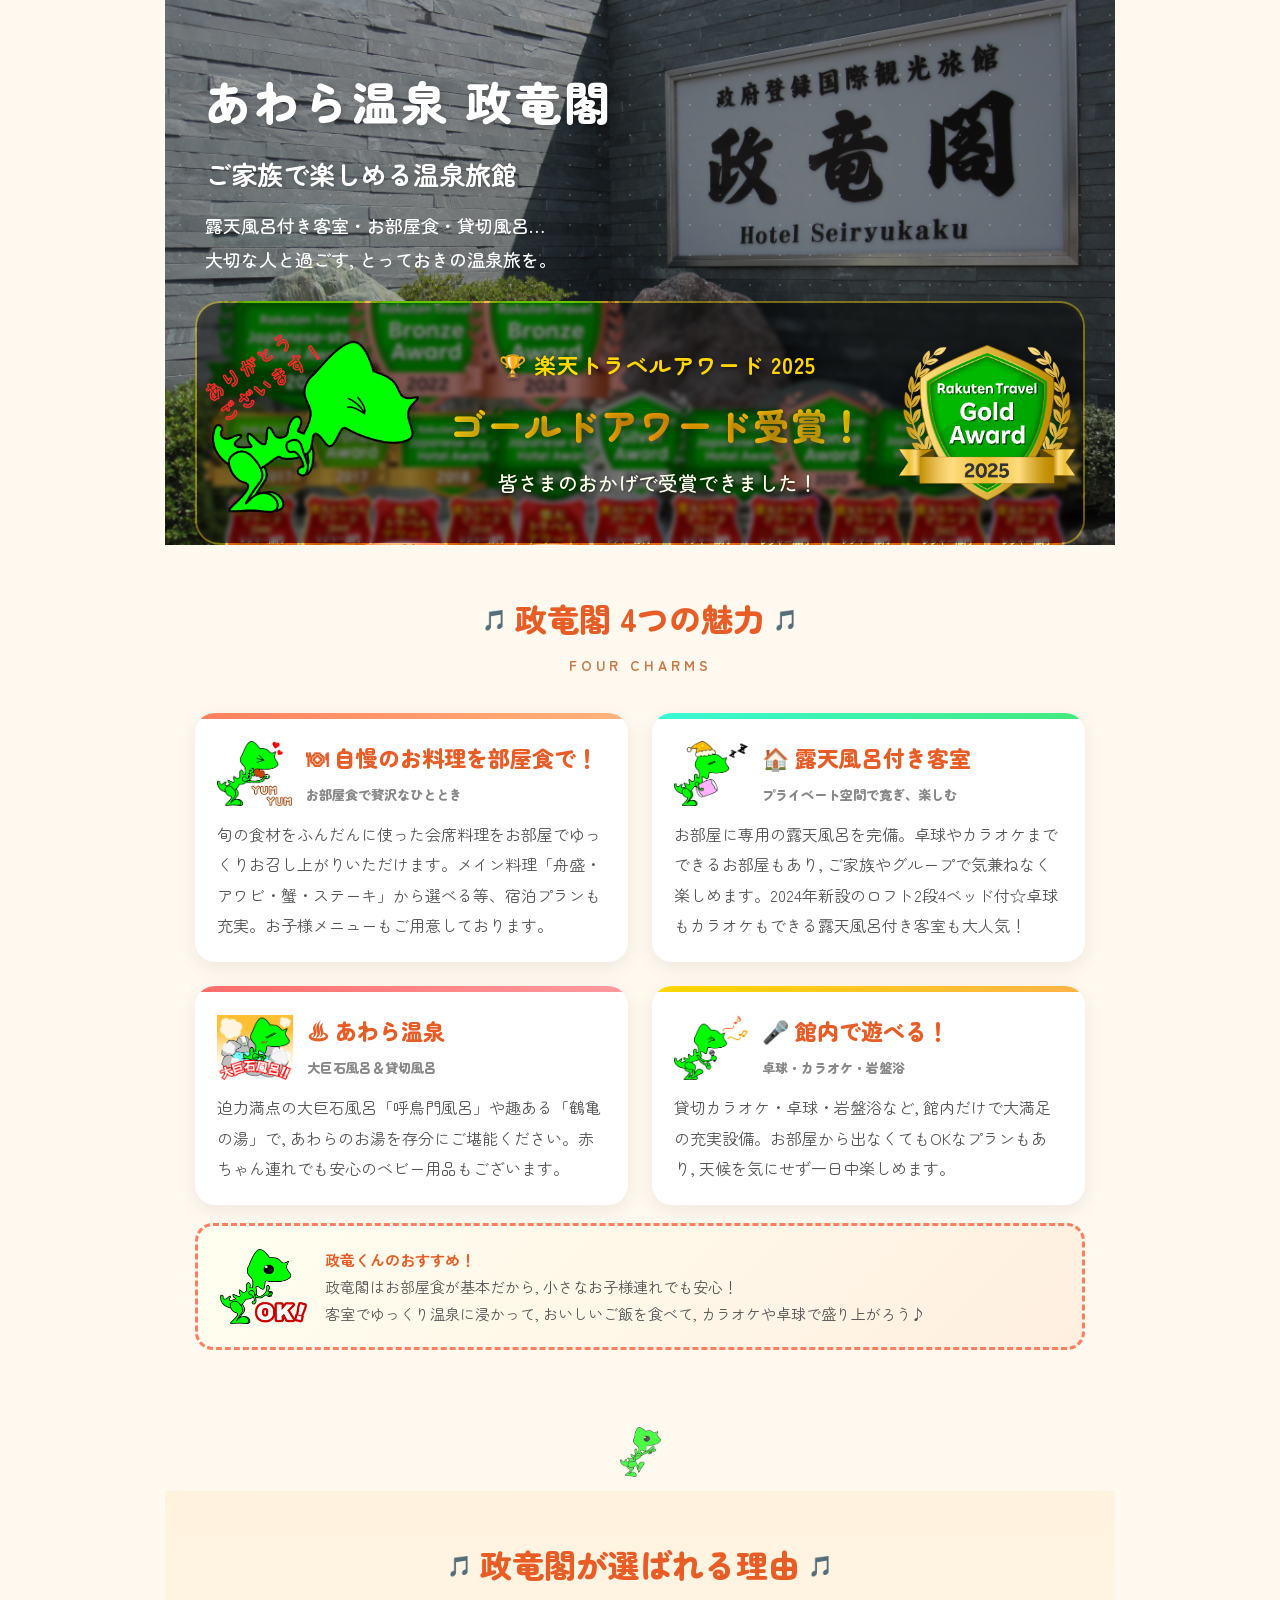
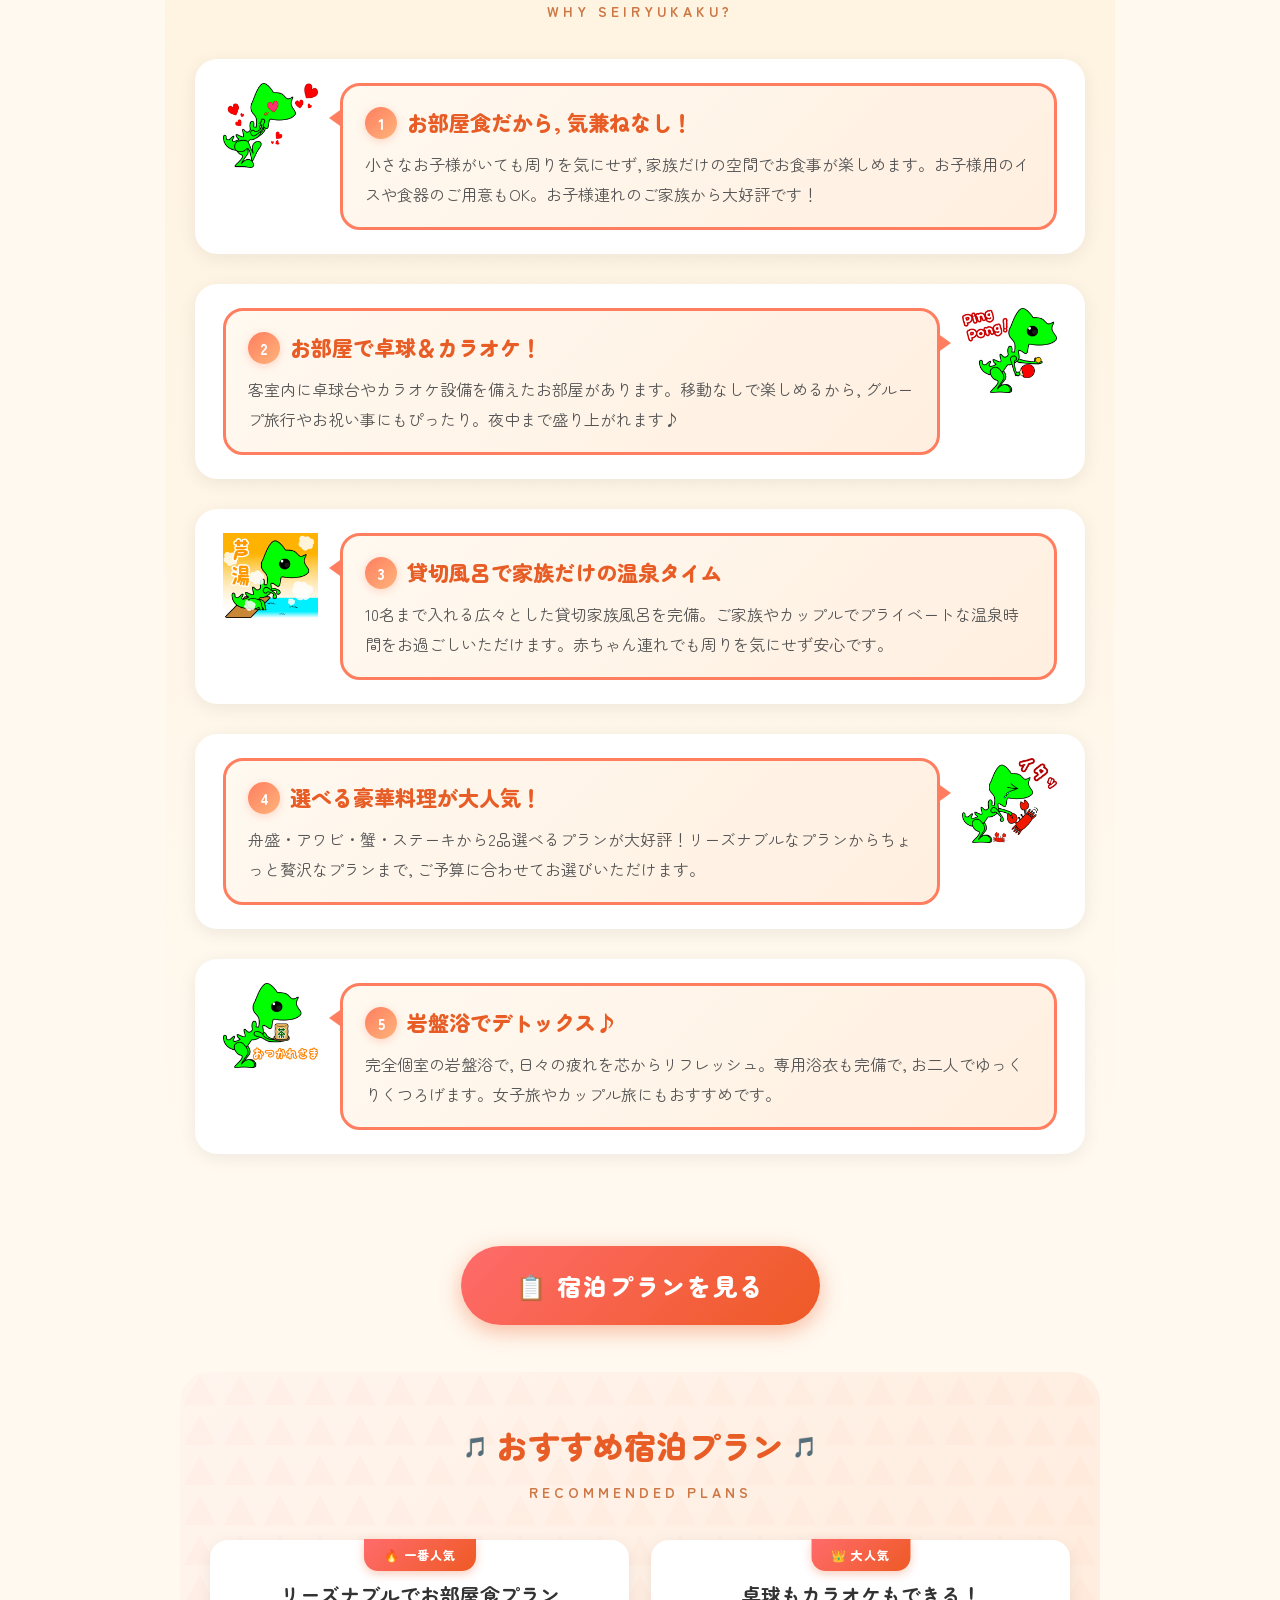
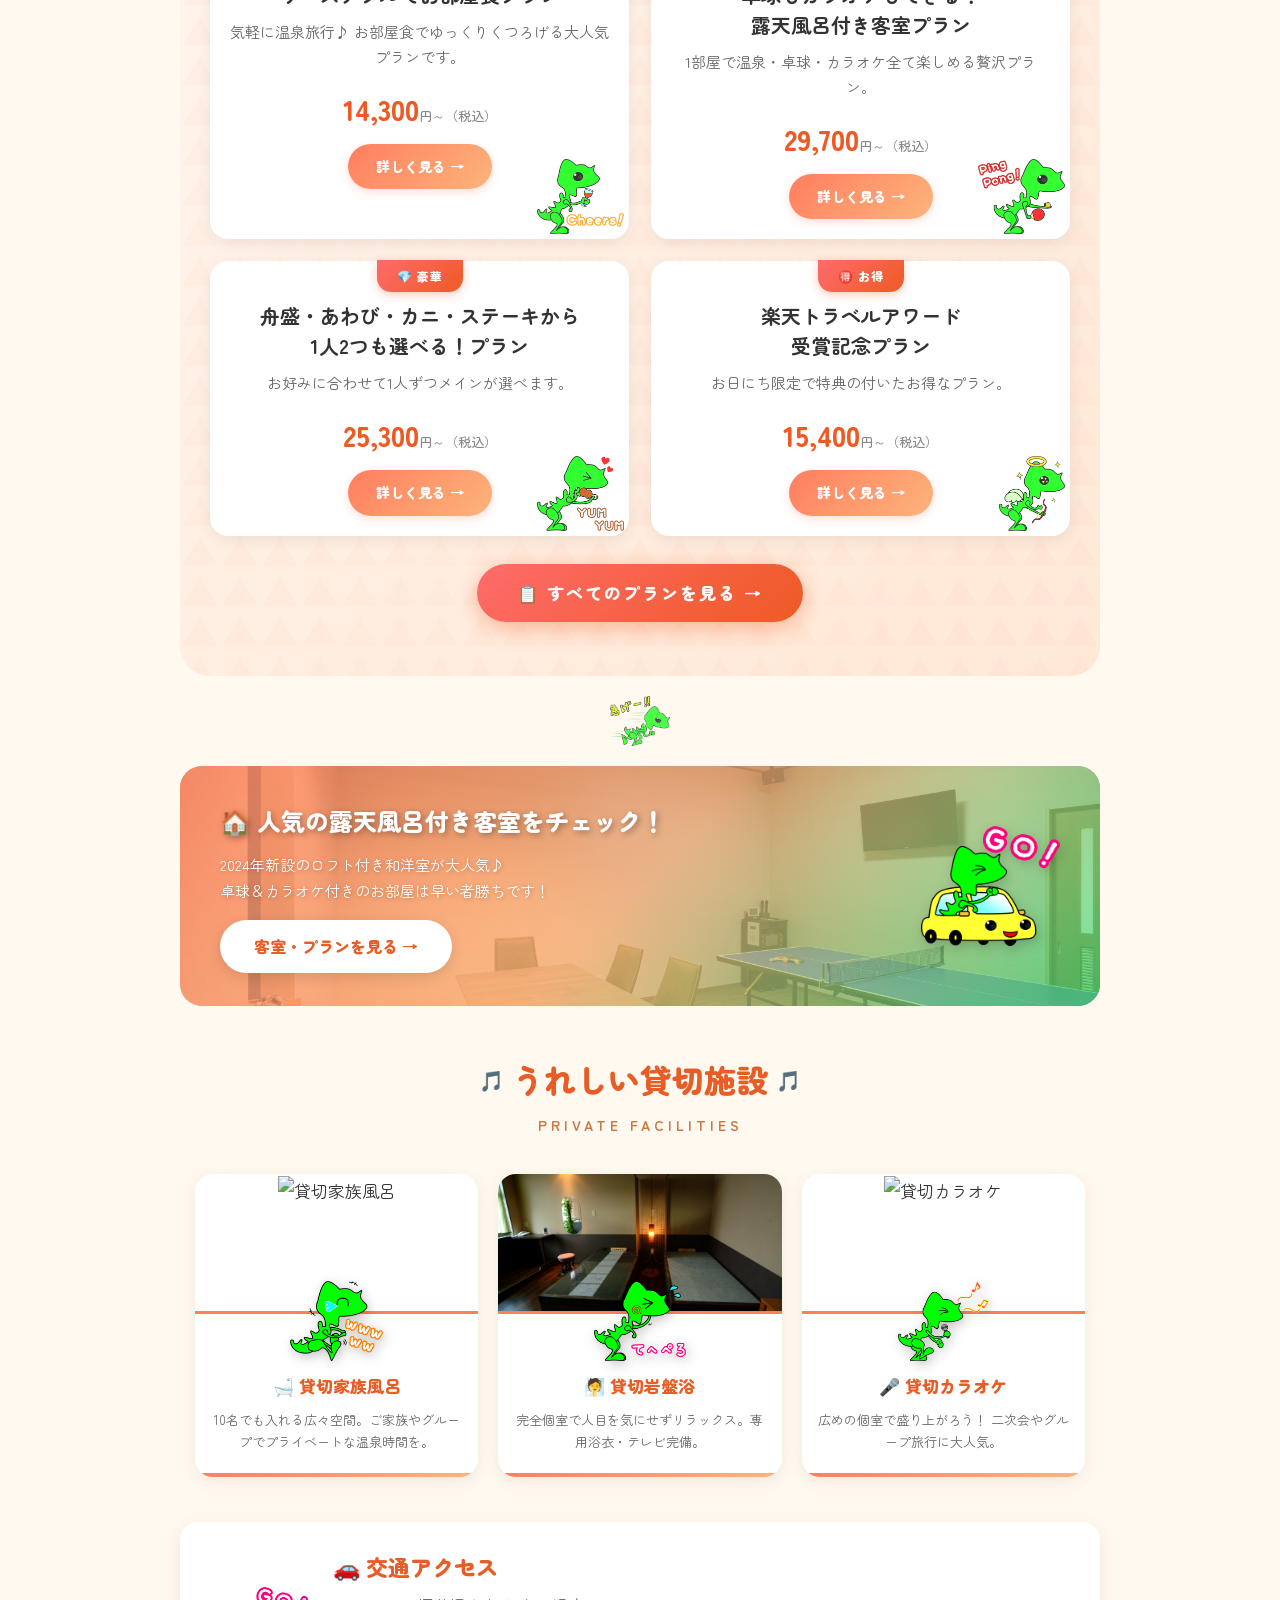
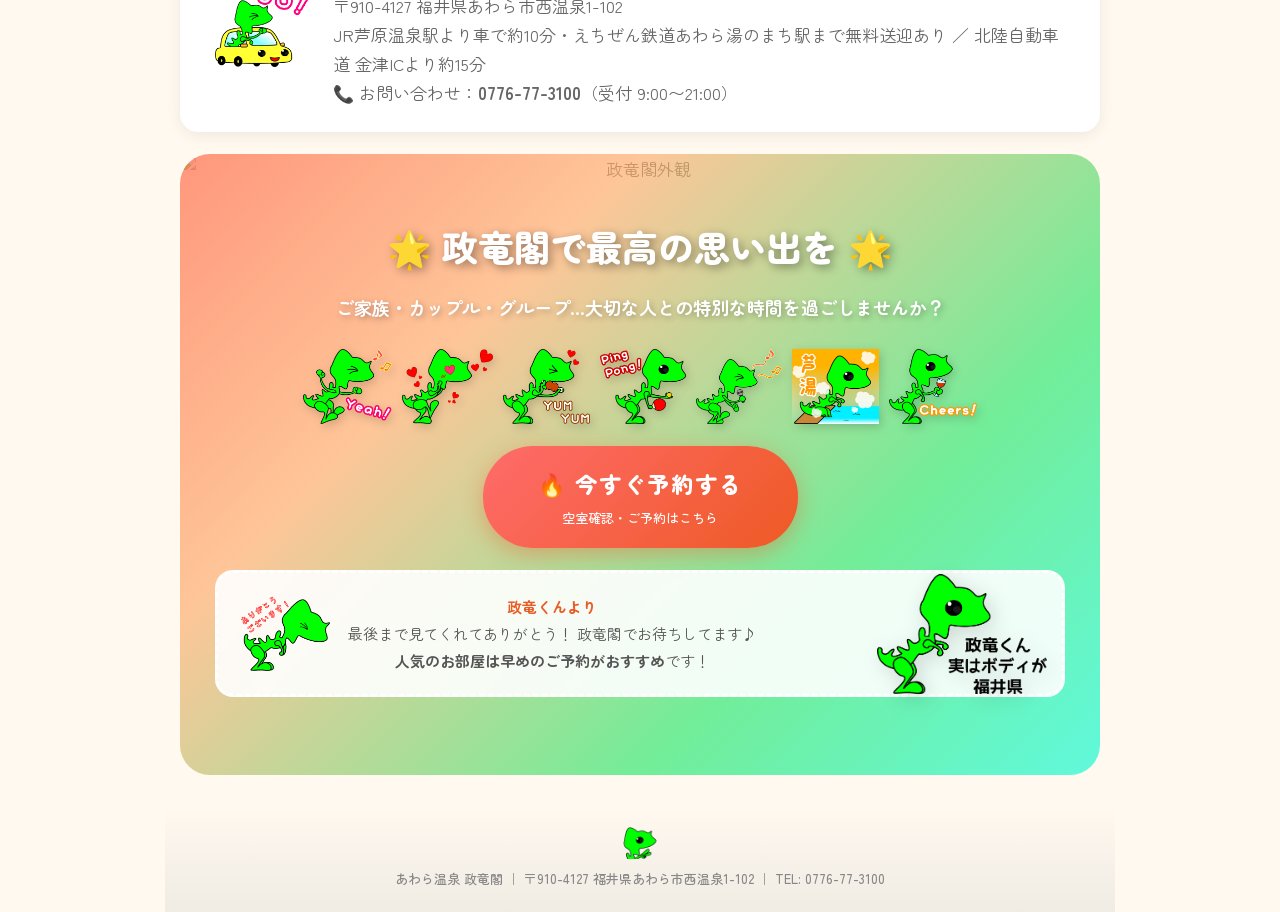
==== index.html @ 4d50d30d "完成仮" ====
<!DOCTYPE html>
<html lang="ja">

<head>
    <meta charset="UTF-8">
    <meta name="viewport" content="width=950">
    <title>あわら温泉 政竜閣｜楽天トラベル</title>
    <link rel="stylesheet" href="style.css">
</head>

<body>
    <div class="wrapper">
        <div class="hero"
            style="background-image:linear-gradient(rgba(0,0,0,0.3),rgba(0,0,0,0.3)),url('https://awara-seiryu.github.io/image/玄関文字.JPG');background-size:cover;background-position:center;color:#fff;">
            <div class="hero-inner">
                <h1 style="color:#fff;">あわら温泉 政竜閣</h1>
                <p class="hero-sub" style="color:#fff;">ご家族で楽しめる温泉旅館</p>
                <p class="hero-catch" style="color:#fff;">露天風呂付き客室・お部屋食・貸切風呂…<br>大切な人と過ごす, とっておきの温泉旅を。</p>
                <div class="hero-award">
                    <a href="https://travel.rakuten.co.jp/award/" target="_blank" class="hero-award-link">
                        <div class="hero-award-content">
                            <img src="image/03.png" alt="政竜くん" class="hero-award-chara">
                            <div class="hero-award-text">
                                <p class="hero-award-label">🏆 楽天トラベルアワード 2025</p>
                                <p class="hero-award-main">ゴールドアワード受賞！</p>
                                <p class="hero-award-sub">皆さまのおかげで受賞できました！</p>
                            </div>
                            <img src="image/gold_2025.png" alt="ゴールドアワード2025" class="hero-award-gold-img">
                        </div>
                    </a>
                </div>
            </div>
        </div>
        <div class="section">
            <div class="section-title-wrap"><span class="section-title">政竜閣 4つの魅力</span><span
                    class="section-subtitle">FOUR CHARMS</span></div>
            <div class="charm-grid">
                <div class="charm-card">
                    <div class="charm-card-header"><img src="https://awara-seiryu.github.io/image/20.png"
                            alt="政竜くん（おいしい）">
                        <h3>🍽 自慢のお料理を部屋食で！<br><small style="color:#888;font-size:13px;">お部屋食で贅沢なひととき</small></h3>
                    </div>
                    <p>旬の食材をふんだんに使った会席料理をお部屋でゆっくりお召し上がりいただけます。メイン料理「舟盛・アワビ・蟹・ステーキ」から選べる等、宿泊プランも充実。お子様メニューもご用意しております。</p>
                </div>
                <div class="charm-card">
                    <div class="charm-card-header"><img src="image/17.png" alt="政竜くん（おやすみ）">
                        <h3>🏠 露天風呂付き客室<br><small style="color:#888;font-size:13px;">プライベート空間で寛ぎ、楽しむ</small></h3>
                    </div>
                    <p>お部屋に専用の露天風呂を完備。卓球やカラオケまでできるお部屋もあり,
                        ご家族やグループで気兼ねなく楽しめます。2024年新設のロフト2段4ベッド付☆卓球もカラオケもできる露天風呂付き客室も大人気！
                    </p>
                </div>
                <div class="charm-card">
                    <div class="charm-card-header"><img src="https://awara-seiryu.github.io/image/39.png"
                            alt="政竜くん（温泉）">
                        <h3>♨ あわら温泉<br><small style="color:#888;font-size:13px;">大巨石風呂＆貸切風呂</small></h3>
                    </div>
                    <p>迫力満点の大巨石風呂「呼鳥門風呂」や趣ある「鶴亀の湯」で, あわらのお湯を存分にご堪能ください。赤ちゃん連れでも安心のベビー用品もございます。</p>
                </div>
                <div class="charm-card">
                    <div class="charm-card-header"><img src="https://awara-seiryu.github.io/image/35.png"
                            alt="政竜くん（カラオケ）">
                        <h3>🎤 館内で遊べる！<br><small style="color:#888;font-size:13px;">卓球・カラオケ・岩盤浴</small></h3>
                    </div>
                    <p>貸切カラオケ・卓球・岩盤浴など, 館内だけで大満足の充実設備。お部屋から出なくてもOKなプランもあり, 天候を気にせず一日中楽しめます。</p>
                </div>
            </div>
            <div class="guide-block mt20"><img src="https://awara-seiryu.github.io/image/18.png" alt="政竜くん（OK）">
                <p><strong class="text-green">政竜くんのおすすめ！</strong><br>政竜閣はお部屋食が基本だから, 小さなお子様連れでも安心！<br>客室でゆっくり温泉に浸かって,
                    おいしいご飯を食べて, カラオケや卓球で盛り上がろう♪</p>
            </div>
        </div>
        <div class="divider"><img src="https://awara-seiryu.github.io/image/02.png" alt="政竜くん"></div>
        <div class="section point-section">
            <div class="section-title-wrap"><span class="section-title">政竜閣が選ばれる理由</span><span
                    class="section-subtitle">WHY SEIRYUKAKU?</span></div>
            <div class="point-list">
                <div class="point-item">
                    <div class="point-item-chara"><img src="https://awara-seiryu.github.io/image/16.png"
                            alt="政竜くん（ハート）"></div>
                    <div class="point-item-body">
                        <div class="point-bubble">
                            <h3><span class="num">1</span> お部屋食だから, 気兼ねなし！</h3>
                            <p>小さなお子様がいても周りを気にせず, 家族だけの空間でお食事が楽しめます。お子様用のイスや食器のご用意もOK。お子様連れのご家族から大好評です！</p>
                        </div>
                    </div>
                </div>
                <div class="point-item">
                    <div class="point-item-chara"><img src="https://awara-seiryu.github.io/image/37.png" alt="政竜くん（卓球）">
                    </div>
                    <div class="point-item-body">
                        <div class="point-bubble">
                            <h3><span class="num">2</span> お部屋で卓球＆カラオケ！</h3>
                            <p>客室内に卓球台やカラオケ設備を備えたお部屋があります。移動なしで楽しめるから, グループ旅行やお祝い事にもぴったり。夜中まで盛り上がれます♪</p>
                        </div>
                    </div>
                </div>
                <div class="point-item">
                    <div class="point-item-chara"><img src="https://awara-seiryu.github.io/image/40.png" alt="政竜くん（温泉）">
                    </div>
                    <div class="point-item-body">
                        <div class="point-bubble">
                            <h3><span class="num">3</span> 貸切風呂で家族だけの温泉タイム</h3>
                            <p>10名まで入れる広々とした貸切家族風呂を完備。ご家族やカップルでプライベートな温泉時間をお過ごしいただけます。赤ちゃん連れでも周りを気にせず安心です。</p>
                        </div>
                    </div>
                </div>
                <div class="point-item">
                    <div class="point-item-chara"><img src="https://awara-seiryu.github.io/image/30.png" alt="政竜くん（カニ）">
                    </div>
                    <div class="point-item-body">
                        <div class="point-bubble">
                            <h3><span class="num">4</span> 選べる豪華料理が大人気！</h3>
                            <p>舟盛・アワビ・蟹・ステーキから2品選べるプランが大好評！リーズナブルなプランからちょっと贅沢なプランまで, ご予算に合わせてお選びいただけます。</p>
                        </div>
                    </div>
                </div>
                <div class="point-item">
                    <div class="point-item-chara"><img src="https://awara-seiryu.github.io/image/11.png" alt="政竜くん（お茶）">
                    </div>
                    <div class="point-item-body">
                        <div class="point-bubble">
                            <h3><span class="num">5</span> 岩盤浴でデトックス♪</h3>
                            <p>完全個室の岩盤浴で, 日々の疲れを芯からリフレッシュ。専用浴衣も完備で, お二人でゆっくりくつろげます。女子旅やカップル旅にもおすすめです。</p>
                        </div>
                    </div>
                </div>
            </div>
        </div>
        <div class="section" style="padding:25px;">
            <div class="cta-row"><a href="https://hotel.travel.rakuten.co.jp/hotelinfo/plan/27722" class="cta-btn">📋
                    宿泊プランを見る</a></div>
        </div>
        <div class="plan-section">
            <div class="section-title-wrap"><span class="section-title">おすすめ宿泊プラン</span><span
                    class="section-subtitle">RECOMMENDED PLANS</span></div>
            <div class="plan-grid">
                <div class="plan-card"><span class="plan-card-label">🔥 一番人気</span>
                    <h3>リーズナブルでお部屋食プラン</h3>
                    <p class="plan-desc">気軽に温泉旅行♪ お部屋食でゆっくりくつろげる大人気プランです。</p>
                    <p class="price">14,300<small>円～（税込）</small></p><a
                        href="https://hotel.travel.rakuten.co.jp/PLAN/27722/3329391" class="plan-btn mt10">詳しく見る
                        →</a><img src="https://awara-seiryu.github.io/image/21.png" alt="" class="plan-card-chara">
                </div>
                <div class="plan-card">
                    <span class="plan-card-label">👑 大人気</span>
                    <h3>卓球もカラオケもできる！<br>露天風呂付き客室プラン</h3>
                    <p class="plan-desc">1部屋で温泉・卓球・カラオケ全て楽しめる贅沢プラン。</p>
                    <p class="price">29,700<small>円～（税込）</small></p><a
                        href="https://hotel.travel.rakuten.co.jp/PLAN/27722/3148498" class="plan-btn mt10">詳しく見る
                        →</a><img src="image/37.png" alt="" class="plan-card-chara">
                </div>
                <div class="plan-card"><span class="plan-card-label">💎 豪華</span>
                    <h3>舟盛・あわび・カニ・ステーキから<br>1人2つも選べる！プラン</h3>
                    <p class="plan-desc">お好みに合わせて1人ずつメインが選べます。</p>
                    <p class="price">25,300<small>円～（税込）</small></p><a
                        href="https://hotel.travel.rakuten.co.jp/PLAN/27722/3129880" class="plan-btn mt10">詳しく見る
                        →</a><img src="https://awara-seiryu.github.io/image/20.png" alt="" class="plan-card-chara">
                </div>
                <div class="plan-card"><span class="plan-card-label">🉐 お得</span>
                    <h3>楽天トラベルアワード<br>受賞記念プラン</h3>
                    <p class="plan-desc">お日にち限定で特典の付いたお得なプラン。</p>
                    <p class="price">15,400<small>円～（税込）</small></p><a
                        href="https://hotel.travel.rakuten.co.jp/PLAN/27722/3138547" class="plan-btn mt10">詳しく見る
                        →</a><img src="https://awara-seiryu.github.io/image/32.png" alt="" class="plan-card-chara">
                </div>
            </div>
            <div class="text-center"><a href="https://hotel.travel.rakuten.co.jp/hotelinfo/plan/27722" class="cta-btn"
                    style="font-size:17px;padding:14px 40px;">📋 すべてのプランを見る →</a></div>
        </div>
        <div class="divider" style="padding:20px 0;"><img src="https://awara-seiryu.github.io/image/12.png"
                alt="政竜くん（急げ！）"></div>
        <div class="room-banner">
            <img src="image/朱雀-プレイルーム.jpg" alt="露天風呂付き客室" class="room-photo">
            <div class="room-banner-content">
                <div class="room-banner-text">
                    <h3>🏠 人気の露天風呂付き客室をチェック！</h3>
                    <p>2024年新設のロフト付き和洋室が大人気♪<br>卓球＆カラオケ付きのお部屋は早い者勝ちです！</p>
                    <a href="https://hotel.travel.rakuten.co.jp/hotelinfo/plan/27722/?f_squeezes=roten"
                        class="btn-white">客室・プランを見る →</a>
                </div>
                <img src="image/15.png" alt="政竜くん" class="chara-img">
            </div>
        </div>
        <div class="section">
            <div class="section-title-wrap"><span class="section-title">うれしい貸切施設</span><span
                    class="section-subtitle">PRIVATE FACILITIES</span></div>
            <div class="facility-grid">
                <div class="facility-card">
                    <div class="facility-img-wrap"><img src="image/貸切風呂.jpg" alt="貸切家族風呂" class="facility-photo">
                    </div>
                    <img src="image/09.png" alt="政竜くん" class="chara-icon">
                    <h3>🛁 貸切家族風呂</h3>
                    <p>10名でも入れる広々空間。ご家族やグループでプライベートな温泉時間を。</p>
                </div>
                <div class="facility-card">
                    <div class="facility-img-wrap"><img src="image/岩盤浴.jpg" alt="貸切岩盤浴" class="facility-photo">
                    </div>
                    <img src="image/04.png" alt="政竜くん" class="chara-icon">
                    <h3>🧖 貸切岩盤浴</h3>
                    <p>完全個室で人目を気にせずリラックス。専用浴衣・テレビ完備。</p>
                </div>
                <div class="facility-card">
                    <div class="facility-img-wrap"><img src="image/カラオケボックス.jpg" alt="貸切カラオケ" class="facility-photo">
                    </div>
                    <img src="image/35.png" alt="政竜くん" class="chara-icon">
                    <h3>🎤 貸切カラオケ</h3>
                    <p>広めの個室で盛り上がろう！ 二次会やグループ旅行に大人気。</p>
                </div>
            </div>
        </div>
        <div class="access-bar"><img src="https://awara-seiryu.github.io/image/15.png" alt="政竜くん（GO!）">
            <div class="access-bar-text">
                <h3>🚗 交通アクセス</h3>
                <p>〒910-4127 福井県あわら市西温泉1-102<br>JR芦原温泉駅より車で約10分・えちぜん鉄道あわら湯のまち駅まで無料送迎あり ／ 北陸自動車道 金津ICより約15分<br>📞
                    お問い合わせ：<strong>0776-77-3100</strong>（受付 9:00〜21:00）</p>
            </div>
        </div>
        <div class="final-cta">
            <img src="image/政竜閣外観.jpg" alt="政竜閣外観" class="final-cta-photo">
            <div class="final-cta-inner">
                <h2>🌟 政竜閣で最高の思い出を 🌟</h2>
                <p class="sub-text">ご家族・カップル・グループ…大切な人との特別な時間を過ごしませんか？</p>
                <div class="final-cta-characters"><img src="image/07.png" alt="政竜くん"><img src="image/16.png"
                        alt="政竜くん"><img src="image/20.png" alt="政竜くん"><img src="image/37.png" alt="政竜くん"><img
                        src="image/35.png" alt="政竜くん"><img src="image/40.png" alt="政竜くん"><img src="image/21.png"
                        alt="政竜くん"></div>
                <div class="cta-row"><a href="https://hotel.travel.rakuten.co.jp/hotelinfo/plan/27722" class="cta-btn"
                        style="font-size:22px;padding:18px 55px;">🔥 今すぐ予約する<span
                            class="cta-btn-sub">空室確認・ご予約はこちら</span></a></div>
                <div class="guide-block" style="background:rgba(255,255,255,0.9);border-color:#fff;margin-top:20px;">
                    <img src="image/03.png" alt="政竜くん（ありがとう）">
                    <p><strong class="text-green">政竜くんより</strong><br>最後まで見てくれてありがとう！
                        政竜閣でお待ちしてます♪<br><strong>人気のお部屋は早めのご予約がおすすめ</strong>です！</p>
                    <img src="image/政竜くんbig.png" alt="政竜くん" class="guide-chara-big">
                </div>
            </div>
        </div>
        <div class="footer"><img src="https://awara-seiryu.github.io/image/tab.png" alt="政竜くん"><br>あわら温泉 政竜閣 ｜ 〒910-4127
            福井県あわら市西温泉1-102 ｜ TEL: 0776-77-3100</div>
    </div>
</body>

</html>
---- style.css ----
/* ===== Google Font 読み込み (Zen Maru Gothic) ===== */
@import url('https://fonts.googleapis.com/css2?family=Zen+Maru+Gothic:wght@400;500;700;900&display=swap');

/* ===== キーフレーム（アニメーション）定義 ===== */
@keyframes float {

  0%,
  100% {
    transform: translateY(0);
  }

  50% {
    transform: translateY(-8px);
  }
}

@keyframes wiggle {

  0%,
  100% {
    transform: rotate(0deg);
  }

  25% {
    transform: rotate(-4deg);
  }

  75% {
    transform: rotate(4deg);
  }
}

@keyframes popIn {
  0% {
    opacity: 0;
    transform: scale(0.8) translateY(20px);
  }

  60% {
    transform: scale(1.05) translateY(-3px);
  }

  100% {
    opacity: 1;
    transform: scale(1) translateY(0);
  }
}

@keyframes shine {
  0% {
    left: -100%;
  }

  100% {
    left: 200%;
  }
}

@keyframes pulse {

  0%,
  100% {
    transform: scale(1);
  }

  50% {
    transform: scale(1.04);
  }
}

@keyframes confetti1 {
  0% {
    transform: translateY(0) rotate(0deg);
    opacity: 1;
  }

  100% {
    transform: translateY(-30px) rotate(360deg);
    opacity: 0;
  }
}

/* ===== リセット＆ベース ===== */
* {
  margin: 0;
  padding: 0;
  box-sizing: border-box;
}

body {
  font-family: 'Zen Maru Gothic', 'Hiragino Kaku Gothic ProN', 'メイリオ', Meiryo, sans-serif;
  background: #FFF9F0;
  color: #333;
  line-height: 1.8;
  font-size: 17px;
}

a {
  color: inherit;
  text-decoration: none;
}

img {
  max-width: 100%;
  height: auto;
  vertical-align: middle;
}

/* ===== レイアウト ===== */
.wrapper {
  width: 950px;
  margin: 0 auto;
  overflow: hidden;
}

/* ===== ファーストビュー ===== */
.hero {
  background: linear-gradient(135deg, #ff7e5f 0%, #feb47b 50%, #43e97b 100%);
  border-radius: 0;
  padding: 60px 40px 0;
  text-align: left;
  position: relative;
  overflow: hidden;
}

.hero::before {
  content: '';
  position: absolute;
  top: 0;
  left: 0;
  right: 0;
  bottom: 0;
  background: url('data:image/svg+xml,<svg xmlns="http://www.w3.org/2000/svg" viewBox="0 0 80 80"><circle cx="40" cy="40" r="3" fill="rgba(255,255,255,0.18)"/></svg>') repeat;
  background-size: 30px 30px;
  pointer-events: none;
}

.hero-inner {
  position: relative;
  z-index: 2;
  max-width: 950px;
  /* 本体の幅に合わせる */
}

.hero-badge {
  display: inline-block;
  background: #FF6B6B;
  color: #fff;
  font-size: 15px;
  font-weight: bold;
  padding: 6px 24px;
  border-radius: 30px;
  margin-bottom: 14px;
  letter-spacing: 1px;
  box-shadow: 0 3px 12px rgba(255, 107, 107, 0.35);
  animation: pulse 2s ease-in-out infinite;
}

.hero h1 {
  font-size: 46px;
  color: #fff;
  text-shadow: 2px 2px 8px rgba(0, 0, 0, 0.25);
  margin-bottom: 8px;
  letter-spacing: 3px;
  font-weight: 900;
}

.hero-sub {
  font-size: 26px;
  color: #fff;
  text-shadow: 1px 1px 4px rgba(0, 0, 0, 0.2);
  margin-bottom: 10px;
  font-weight: 700;
}

.hero-catch {
  font-size: 18px;
  color: #FFFFF0;
  margin-bottom: 12px;
  font-weight: 500;
  line-height: 1.9;
}

/* ===== ヒーロー内アワード表示 ===== */
.hero-award {
  margin-top: 25px;
  background: url('image/award-2024-all.png') no-repeat center center;
  background-size: cover;
  border-radius: 25px;
  border: 2px solid rgba(255, 215, 0, 0.4);
  animation: popIn 0.8s ease-out both;
  overflow: hidden;
  width: calc(100% + 20px);
  /* 左右に少し広げる */
  margin-left: -10px;
  box-sizing: border-box;
}

.hero-award-link {
  display: block;
  padding: 30px 45px;
  background: rgba(0, 0, 0, 0.45);
  /* 背景画像を見せつつ文字を読みやすくするオーバーレイ */
  backdrop-filter: blur(2px);
  transition: background 0.3s;
}

.hero-award-link:hover {
  background: rgba(0, 0, 0, 0.35);
}

.hero-award-content {
  display: flex;
  align-items: center;
  justify-content: center;
  gap: 30px;
  flex-wrap: nowrap;
}

.hero-award-chara {
  height: 180px;
  /* 右側の画像と同じサイズに拡大 */
  width: auto;
  filter: drop-shadow(2px 4px 8px rgba(0, 0, 0, 0.25));
  animation: float 3s ease-in-out infinite;
  flex-shrink: 0;
}

.hero-award-text {
  text-align: center;
  /* 中央に寄せる */
  flex-shrink: 1;
}

.hero-award-label {
  font-size: 22px;
  font-weight: 700;
  color: #FFD700;
  text-shadow: 1px 1px 4px rgba(0, 0, 0, 0.5);
  margin-bottom: 8px;
  letter-spacing: 1px;
}

.hero-award-main {
  font-size: 36px;
  font-weight: 900;
  color: #fff;
  text-shadow: 2px 2px 8px rgba(0, 0, 0, 0.4);
  letter-spacing: 2px;
  background: linear-gradient(90deg, #FFD700, #FFA500, #FFD700);
  -webkit-background-clip: text;
  -webkit-text-fill-color: transparent;
  background-clip: text;
  animation: pulse 2s ease-in-out infinite;
  white-space: nowrap;
}

.hero-award-gold-img {
  height: 180px;
  /* さらに大きく */
  width: auto;
  filter: drop-shadow(4px 4px 12px rgba(0, 0, 0, 0.5));
  flex-shrink: 0;
}

.hero-award-sub {
  font-size: 20px;
  color: #ffe;
  text-shadow: 1px 1px 3px rgba(0, 0, 0, 0.4);
  margin-top: 8px;
  font-weight: 500;
}

/* ===== CTAボタン ===== */
.cta-btn {
  display: inline-block;
  background: linear-gradient(135deg, #FF6B6B, #ee5a24);
  color: #fff;
  font-size: 24px;
  font-weight: 900;
  padding: 18px 55px;
  border-radius: 50px;
  letter-spacing: 2px;
  box-shadow: 0 6px 22px rgba(238, 90, 36, 0.4);
  transition: transform 0.25s cubic-bezier(0.34, 1.56, 0.64, 1), box-shadow 0.25s;
  position: relative;
  overflow: hidden;
}

.cta-btn::after {
  content: '';
  position: absolute;
  top: 0;
  left: -100%;
  width: 60%;
  height: 100%;
  background: linear-gradient(90deg, transparent, rgba(255, 255, 255, 0.35), transparent);
  transition: none;
  animation: shine 3s ease-in-out infinite;
}

.cta-btn:hover {
  transform: translateY(-4px) scale(1.03);
  box-shadow: 0 12px 30px rgba(238, 90, 36, 0.5);
}

.cta-btn-sub {
  display: block;
  font-size: 13px;
  font-weight: 500;
  margin-top: 3px;
  letter-spacing: 0;
}

.cta-btn-green {
  background: linear-gradient(135deg, #43e97b, #38c96a);
  box-shadow: 0 6px 22px rgba(56, 201, 106, 0.4);
}

.cta-btn-green:hover {
  box-shadow: 0 12px 30px rgba(56, 201, 106, 0.5);
}

.cta-btn-green::after {
  animation: shine 3s ease-in-out 1.5s infinite;
}

.cta-row {
  display: flex;
  justify-content: center;
  gap: 22px;
  margin: 22px 0;
  flex-wrap: wrap;
}

/* ===== セクション共通 ===== */
.section {
  padding: 45px 30px;
}

.section-title-wrap {
  text-align: center;
  margin-bottom: 35px;
  position: relative;
}

.section-title {
  display: inline-block;
  font-size: 32px;
  font-weight: 900;
  color: #e85d26;
  position: relative;
  padding: 0 25px;
}

.section-title::before,
.section-title::after {
  content: '🎵';
  font-size: 20px;
  position: absolute;
  top: 50%;
  transform: translateY(-50%);
}

.section-title::before {
  left: -8px;
}

.section-title::after {
  right: -8px;
}

.section-subtitle {
  display: block;
  font-size: 14px;
  color: #cc7744;
  margin-top: 5px;
  letter-spacing: 4px;
  font-weight: 700;
}

/* ===== 魅力紹介カード ===== */
.charm-grid {
  display: grid;
  grid-template-columns: 1fr 1fr;
  gap: 24px;
}

.charm-card {
  background: #fff;
  border-radius: 20px;
  padding: 28px 22px 22px;
  box-shadow: 0 5px 20px rgba(0, 0, 0, 0.08);
  position: relative;
  overflow: hidden;
  transition: transform 0.3s cubic-bezier(0.34, 1.56, 0.64, 1), box-shadow 0.3s;
  animation: popIn 0.6s ease-out both;
}

.charm-card:nth-child(1) {
  animation-delay: 0.1s;
}

.charm-card:nth-child(2) {
  animation-delay: 0.2s;
}

.charm-card:nth-child(3) {
  animation-delay: 0.3s;
}

.charm-card:nth-child(4) {
  animation-delay: 0.4s;
}

.charm-card:hover {
  transform: translateY(-6px) rotate(-1deg);
  box-shadow: 0 12px 30px rgba(255, 126, 95, 0.18);
}

.charm-card::before {
  content: '';
  position: absolute;
  top: 0;
  left: 0;
  right: 0;
  height: 6px;
  border-radius: 20px 20px 0 0;
}

.charm-card:nth-child(1)::before {
  background: linear-gradient(90deg, #ff7e5f, #feb47b);
}

.charm-card:nth-child(2)::before {
  background: linear-gradient(90deg, #38f9d7, #43e97b);
}

.charm-card:nth-child(3)::before {
  background: linear-gradient(90deg, #FF6B6B, #ff9a9e);
}

.charm-card:nth-child(4)::before {
  background: linear-gradient(90deg, #FFD700, #ffb347);
}

.charm-card-header {
  display: flex;
  align-items: center;
  gap: 14px;
  margin-bottom: 12px;
}

.charm-card-header img {
  height: 65px;
  width: auto;
  animation: wiggle 2.5s ease-in-out infinite;
}

.charm-card-header img:hover {
  animation: none;
  transform: scale(1.15);
}

.charm-card h3 {
  font-size: 22px;
  color: #e85d26;
  line-height: 1.5;
  font-weight: 900;
}

.charm-card p {
  font-size: 16px;
  color: #555;
  line-height: 1.9;
}

/* ===== 吹き出しポイント ===== */
.point-section {
  background: linear-gradient(180deg, #FFF3E0, #FFF9F0);
  position: relative;
}

.point-section::before {
  content: '';
  position: absolute;
  top: 0;
  left: 0;
  right: 0;
  bottom: 0;
  background: url('data:image/svg+xml,<svg xmlns="http://www.w3.org/2000/svg" viewBox="0 0 100 100"><circle cx="50" cy="50" r="2" fill="rgba(255,126,95,0.06)"/></svg>') repeat;
  background-size: 20px 20px;
  pointer-events: none;
}

.point-list {
  display: flex;
  flex-direction: column;
  gap: 30px;
  position: relative;
  z-index: 1;
}

.point-item {
  display: flex;
  align-items: flex-start;
  gap: 22px;
  background: #fff;
  border-radius: 22px;
  padding: 24px 28px;
  box-shadow: 0 4px 18px rgba(0, 0, 0, 0.07);
  position: relative;
  transition: transform 0.3s cubic-bezier(0.34, 1.56, 0.64, 1);
}

.point-item:hover {
  transform: translateY(-3px) scale(1.01);
}

.point-item:nth-child(even) {
  flex-direction: row-reverse;
}

.point-item:nth-child(odd) {
  transform-origin: left center;
}

.point-item:nth-child(even) {
  transform-origin: right center;
}

.point-item-chara {
  flex-shrink: 0;
  width: 95px;
  text-align: center;
}

.point-item-chara img {
  height: 85px;
  width: auto;
  animation: float 3s ease-in-out infinite;
  transition: transform 0.3s;
}

.point-item:nth-child(2) .point-item-chara img {
  animation-delay: 0.5s;
}

.point-item:nth-child(3) .point-item-chara img {
  animation-delay: 1.0s;
}

.point-item:nth-child(4) .point-item-chara img {
  animation-delay: 1.5s;
}

.point-item:nth-child(5) .point-item-chara img {
  animation-delay: 2.0s;
}

.point-item-chara img:hover {
  transform: scale(1.15) rotate(5deg);
  animation-play-state: paused;
}

.point-item-body {
  flex: 1;
}

.point-bubble {
  background: linear-gradient(135deg, #FFF9F0, #FFEFE0);
  border: 3px solid #ff7e5f;
  border-radius: 20px;
  padding: 18px 22px;
  position: relative;
  margin-bottom: 0;
}

.point-bubble::before {
  content: '';
  position: absolute;
  top: 22px;
  width: 0;
  height: 0;
  border-style: solid;
}

.point-item:nth-child(odd) .point-bubble::before {
  left: -14px;
  border-width: 10px 14px 10px 0;
  border-color: transparent #ff7e5f transparent transparent;
}

.point-item:nth-child(even) .point-bubble::before {
  right: -14px;
  border-width: 10px 0 10px 14px;
  border-color: transparent transparent transparent #ff7e5f;
}

.point-bubble h3 {
  font-size: 21px;
  color: #e85d26;
  margin-bottom: 8px;
  display: flex;
  align-items: center;
  gap: 10px;
  font-weight: 900;
}

.point-bubble h3 .num {
  display: inline-flex;
  align-items: center;
  justify-content: center;
  width: 32px;
  height: 32px;
  background: linear-gradient(135deg, #ff7e5f, #feb47b);
  color: #fff;
  border-radius: 50%;
  font-size: 15px;
  flex-shrink: 0;
  font-weight: 900;
  box-shadow: 0 2px 8px rgba(255, 126, 95, 0.3);
}

.point-bubble p {
  font-size: 16px;
  color: #555;
  line-height: 1.85;
}

/* ===== プランセクション ===== */
.plan-section {
  background: linear-gradient(135deg, #FFF5EE, #FFE8D6);
  border-radius: 30px;
  margin: 0 15px;
  padding: 45px 30px;
  position: relative;
  overflow: hidden;
}

.plan-section::before {
  content: '';
  position: absolute;
  top: 0;
  left: 0;
  right: 0;
  bottom: 0;
  background: url('data:image/svg+xml,<svg xmlns="http://www.w3.org/2000/svg" viewBox="0 0 60 60"><polygon points="30,5 55,50 5,50" fill="rgba(255,126,95,0.04)"/></svg>') repeat;
  background-size: 40px 40px;
  pointer-events: none;
}

.plan-grid {
  display: grid;
  grid-template-columns: 1fr 1fr;
  gap: 22px;
  margin-bottom: 28px;
  position: relative;
  z-index: 1;
}

.plan-card {
  background: #fff;
  border-radius: 18px;
  padding: 26px 20px 20px;
  box-shadow: 0 4px 16px rgba(0, 0, 0, 0.07);
  text-align: center;
  transition: transform 0.3s cubic-bezier(0.34, 1.56, 0.64, 1), box-shadow 0.3s;
  position: relative;
}

.plan-card:hover {
  transform: translateY(-5px) scale(1.02);
  box-shadow: 0 10px 28px rgba(255, 126, 95, 0.15);
}

.plan-card-label {
  position: absolute;
  top: -1px;
  left: 50%;
  transform: translateX(-50%);
  background: linear-gradient(135deg, #FF6B6B, #ee5a24);
  color: #fff;
  font-size: 12px;
  font-weight: 900;
  padding: 5px 20px;
  border-radius: 0 0 14px 14px;
  white-space: nowrap;
  box-shadow: 0 3px 10px rgba(238, 90, 36, 0.3);
  letter-spacing: 1px;
}

.plan-card h3 {
  font-size: 20px;
  color: #333;
  margin-bottom: 10px;
  margin-top: 14px;
  line-height: 1.5;
  font-weight: 700;
}

.plan-card .price {
  font-size: 28px;
  font-weight: 900;
  color: #ee5a24;
}

.plan-card .price small {
  font-size: 13px;
  color: #888;
  font-weight: 500;
}

.plan-card .plan-desc {
  font-size: 15px;
  color: #666;
  margin: 10px 0 14px;
  line-height: 1.65;
}

.plan-card-chara {
  position: absolute;
  bottom: 5px;
  right: 5px;
  height: 75px;
  /* 一回り大きく（55px -> 75px） */
  width: auto;
  opacity: 0.8;
  transition: opacity 0.3s, transform 0.3s;
}

.plan-card:hover .plan-card-chara {
  opacity: 1;
  transform: scale(1.15) rotate(-5deg);
}

.plan-btn {
  display: inline-block;
  background: linear-gradient(135deg, #ff7e5f, #feb47b);
  color: #fff;
  font-size: 14px;
  font-weight: 900;
  padding: 10px 28px;
  border-radius: 30px;
  transition: transform 0.25s cubic-bezier(0.34, 1.56, 0.64, 1), box-shadow 0.25s;
  box-shadow: 0 3px 10px rgba(255, 126, 95, 0.25);
}

.plan-btn:hover {
  background: linear-gradient(135deg, #ee5a24, #ff7e5f);
  transform: scale(1.08);
  box-shadow: 0 5px 16px rgba(255, 126, 95, 0.35);
}

/* ===== 客室導線 ===== */
.room-banner {
  border-radius: 22px;
  margin: 0 15px;
  position: relative;
  overflow: hidden;
  min-height: 240px;
  display: flex;
  align-items: center;
}

.room-banner .room-photo {
  position: absolute;
  top: 0;
  left: 0;
  width: 100%;
  height: 100%;
  object-fit: cover;
  z-index: 0;
}

.room-banner::before {
  content: '';
  position: absolute;
  top: 0;
  left: 0;
  right: 0;
  bottom: 0;
  background: linear-gradient(135deg, rgba(255, 126, 95, 0.75) 0%, rgba(254, 180, 123, 0.7) 50%, rgba(67, 233, 123, 0.7) 100%);
  z-index: 1;
  pointer-events: none;
}

.room-banner-content {
  position: relative;
  z-index: 2;
  display: flex;
  align-items: center;
  gap: 22px;
  padding: 30px 40px;
  width: 100%;
}

.room-banner-text {
  flex: 1;
  color: #fff;
}

.room-banner-text h3 {
  font-size: 24px;
  margin-bottom: 10px;
  text-shadow: 2px 2px 6px rgba(0, 0, 0, 0.35);
  font-weight: 900;
}

.room-banner-text p {
  font-size: 15px;
  margin-bottom: 16px;
  line-height: 1.75;
  text-shadow: 1px 1px 4px rgba(0, 0, 0, 0.25);
}

.room-banner .chara-img {
  height: 120px;
  width: auto;
  filter: drop-shadow(2px 4px 6px rgba(0, 0, 0, 0.18));
  animation: float 3s ease-in-out infinite;
  flex-shrink: 0;
}

.btn-white {
  display: inline-block;
  background: #fff;
  color: #e85d26;
  font-size: 16px;
  font-weight: 900;
  padding: 12px 34px;
  border-radius: 30px;
  box-shadow: 0 4px 14px rgba(0, 0, 0, 0.12);
  transition: transform 0.25s cubic-bezier(0.34, 1.56, 0.64, 1), box-shadow 0.25s;
}

.btn-white:hover {
  transform: translateY(-3px) scale(1.04);
  box-shadow: 0 6px 20px rgba(0, 0, 0, 0.18);
}

/* ===== 貸切施設エリア ===== */
.facility-grid {
  display: grid;
  grid-template-columns: 1fr 1fr 1fr;
  gap: 20px;
}

.facility-card {
  background: #fff;
  border-radius: 18px;
  padding: 0 0 24px 0;
  text-align: center;
  box-shadow: 0 4px 16px rgba(0, 0, 0, 0.07);
  transition: transform 0.3s cubic-bezier(0.34, 1.56, 0.64, 1), box-shadow 0.3s;
  position: relative;
  overflow: hidden;
}

.facility-img-wrap {
  width: 100%;
  height: 140px;
  overflow: hidden;
  border-bottom: 3px solid #ff7e5f;
  margin-bottom: 12px;
}

.facility-img-wrap .facility-photo {
  width: 100%;
  height: 100%;
  object-fit: cover;
  transition: transform 0.5s;
}

.facility-card:hover .facility-photo {
  transform: scale(1.1);
}

.facility-card::after {
  content: '';
  position: absolute;
  bottom: 0;
  left: 0;
  right: 0;
  height: 4px;
  background: linear-gradient(90deg, #ff7e5f, #feb47b);
}

.facility-card:hover {
  transform: translateY(-5px) rotate(1deg);
  box-shadow: 0 10px 25px rgba(255, 126, 95, 0.15);
}

.facility-card .chara-icon {
  height: 80px;
  width: auto;
  margin: -45px auto 10px;
  position: relative;
  z-index: 2;
  filter: drop-shadow(2px 3px 6px rgba(0, 0, 0, 0.25));
  animation: wiggle 3s ease-in-out infinite;
  display: block;
}

.facility-card h3 {
  font-size: 17px;
  color: #e85d26;
  margin-bottom: 8px;
  font-weight: 900;
  padding: 0 15px;
}

.facility-card p {
  font-size: 13px;
  color: #666;
  line-height: 1.7;
  padding: 0 15px;
}

.facility-card img:hover {
  animation: none;
  transform: scale(1.15);
}

.facility-card h3 {
  font-size: 17px;
  color: #e85d26;
  margin-bottom: 8px;
  font-weight: 900;
}

.facility-card p {
  font-size: 13px;
  color: #666;
  line-height: 1.7;
}

/* ===== 最終CTA ===== */
.final-cta {
  border-radius: 30px;
  margin: 22px 15px 30px;
  padding: 60px 35px;
  text-align: center;
  position: relative;
  overflow: hidden;
  min-height: 480px;
  display: flex;
  align-items: center;
  justify-content: center;
}

.final-cta-photo {
  position: absolute;
  top: 0;
  left: 0;
  width: 100%;
  height: 100%;
  object-fit: cover;
  z-index: 0;
}

.final-cta::before {
  content: '';
  position: absolute;
  top: 0;
  left: 0;
  right: 0;
  bottom: 0;
  background: linear-gradient(135deg, rgba(255, 126, 95, 0.8) 0%, rgba(254, 180, 123, 0.75) 30%, rgba(67, 233, 123, 0.75) 70%, rgba(56, 249, 215, 0.8) 100%);
  z-index: 1;
  pointer-events: none;
}

.final-cta-inner {
  position: relative;
  z-index: 2;
  width: 100%;
}

.final-cta h2 {
  font-size: 36px;
  color: #fff;
  text-shadow: 3px 3px 10px rgba(0, 0, 0, 0.4);
  margin-bottom: 12px;
  font-weight: 900;
}

.final-cta .sub-text {
  font-size: 18px;
  color: #fff;
  margin-bottom: 25px;
  font-weight: 700;
  text-shadow: 2px 2px 6px rgba(0, 0, 0, 0.3);
}

.final-cta-characters {
  display: flex;
  justify-content: center;
  gap: 10px;
  margin-bottom: 22px;
}

.final-cta-characters img {
  height: 75px;
  width: auto;
  filter: drop-shadow(2px 3px 5px rgba(0, 0, 0, 0.18));
  animation: float 2.5s ease-in-out infinite;
  transition: transform 0.3s;
}

.final-cta-characters img:nth-child(2) {
  animation-delay: 0.35s;
}

.final-cta-characters img:nth-child(3) {
  animation-delay: 0.7s;
}

.final-cta-characters img:nth-child(4) {
  animation-delay: 1.05s;
}

.final-cta-characters img:nth-child(5) {
  animation-delay: 1.4s;
}

.final-cta-characters img:nth-child(6) {
  animation-delay: 1.75s;
}

.final-cta-characters img:nth-child(7) {
  animation-delay: 2.1s;
}

.final-cta-characters img:hover {
  transform: scale(1.2) rotate(-5deg);
  animation-play-state: paused;
}

/* ===== フッター ===== */
.footer {
  text-align: center;
  padding: 22px;
  font-size: 13px;
  color: #888;
  background: linear-gradient(180deg, #FFF9F0, #f0ebe3);
  font-weight: 500;
}

.footer img {
  height: 32px;
  width: auto;
  margin-bottom: 8px;
}

/* ===== デコレーション用キャラ ===== */
.deco-left {
  position: absolute;
  left: 15px;
  height: 70px;
  width: auto;
  opacity: 0.85;
}

.deco-right {
  position: absolute;
  right: 15px;
  height: 70px;
  width: auto;
  opacity: 0.85;
}

/* ===== アクセス帯 ===== */
.access-bar {
  background: #fff;
  border-radius: 18px;
  padding: 25px 35px;
  margin: 0 15px 22px;
  box-shadow: 0 4px 16px rgba(0, 0, 0, 0.07);
  display: flex;
  align-items: center;
  gap: 25px;
  transition: transform 0.3s;
}

.access-bar:hover {
  transform: translateY(-2px);
}

.access-bar img {
  height: 80px;
  width: auto;
  animation: wiggle 3s ease-in-out infinite;
}

.access-bar-text {
  flex: 1;
}

.access-bar-text h3 {
  font-size: 22px;
  color: #e85d26;
  margin-bottom: 5px;
  font-weight: 900;
}

.access-bar-text p {
  font-size: 17px;
  color: #666;
  line-height: 1.7;
}

/* ===== 区切りデコ ===== */
.divider {
  text-align: center;
  padding: 14px 0;
}

.divider img {
  height: 50px;
  width: auto;
  opacity: 0.7;
  animation: float 3s ease-in-out infinite;
  transition: transform 0.3s;
}

.divider img:hover {
  transform: scale(1.2) rotate(10deg);
  opacity: 1;
}

/* ===== テキスト強調 ===== */
.text-green {
  color: #e85d26;
}

.text-orange {
  color: #ee5a24;
}

.text-bold {
  font-weight: 900;
}

.text-center {
  text-align: center;
}

.mt10 {
  margin-top: 10px;
}

.mt20 {
  margin-top: 20px;
}

.mb10 {
  margin-bottom: 10px;
}

.mb20 {
  margin-bottom: 20px;
}

/* ===== 帯見出し ===== */
.ribbon-heading {
  background: linear-gradient(135deg, #ff7e5f, #feb47b);
  color: #fff;
  font-size: 18px;
  font-weight: 900;
  padding: 12px 28px;
  border-radius: 10px;
  display: inline-block;
  margin-bottom: 22px;
  position: relative;
  box-shadow: 0 3px 12px rgba(255, 126, 95, 0.25);
}

.ribbon-heading::after {
  content: '';
  position: absolute;
  bottom: -9px;
  left: 22px;
  width: 0;
  height: 0;
  border-style: solid;
  border-width: 9px 9px 0 9px;
  border-color: #ff7e5f transparent transparent transparent;
}

/* ===== キャラ案内ブロック ===== */
.guide-block {
  display: flex;
  align-items: center;
  gap: 18px;
  background: linear-gradient(135deg, #FFFFF0, #FFEFE0);
  border: 3px dashed #ff7e5f;
  border-radius: 18px;
  padding: 20px 22px;
  margin: 18px 0;
  transition: transform 0.3s, box-shadow 0.3s;
  position: relative;
  overflow: visible;
}

.guide-chara-big {
  height: 120px !important;
  /* 強制的に大きくする */
  max-width: none !important;
  width: auto !important;
  position: absolute;
  right: 15px;
  bottom: 0;
  filter: drop-shadow(4px 4px 10px rgba(0, 0, 0, 0.15));
  animation: float 3s ease-in-out infinite;
  z-index: 10;
}

.guide-block:hover {
  transform: translateY(-2px);
  box-shadow: 0 6px 18px rgba(255, 126, 95, 0.12);
}

.guide-block img {
  height: 75px;
  width: auto;
  flex-shrink: 0;
  animation: wiggle 3s ease-in-out infinite;
}

.guide-block p {
  font-size: 15px;
  color: #555;
  line-height: 1.8;
}
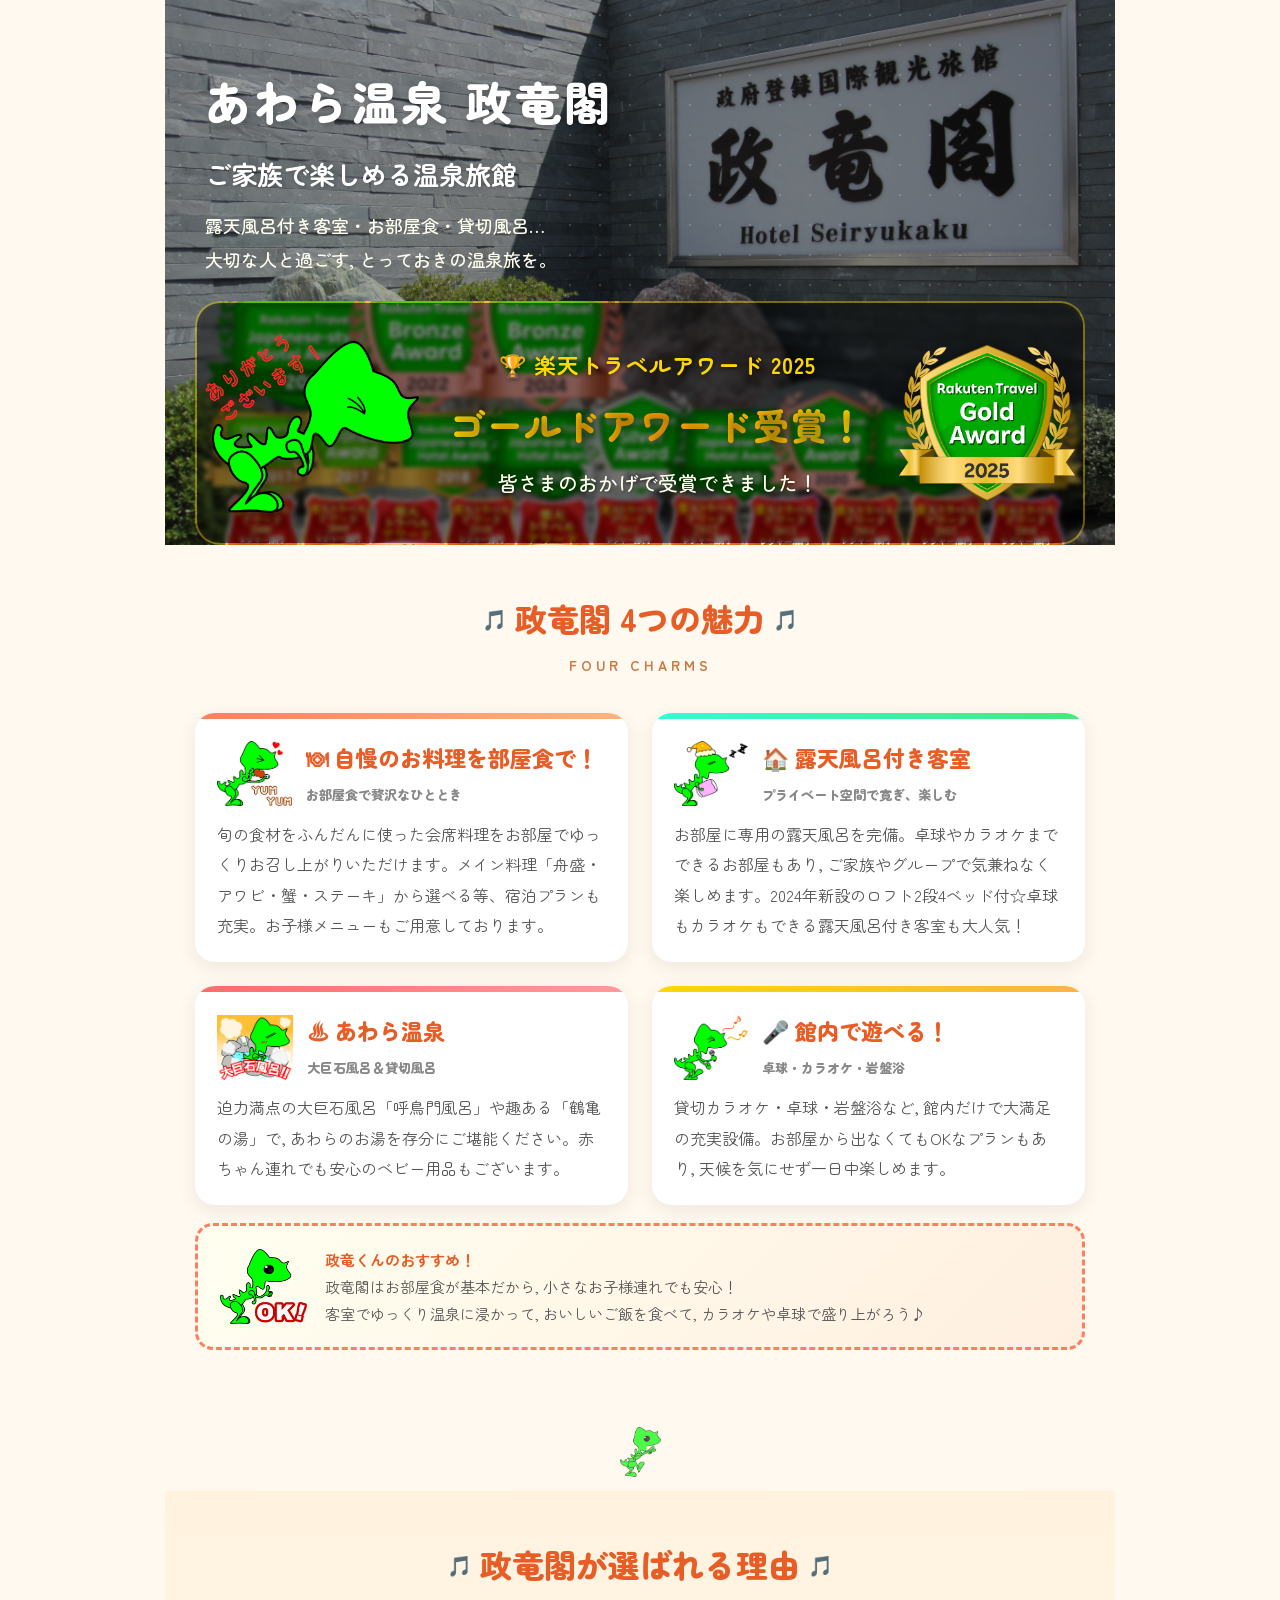
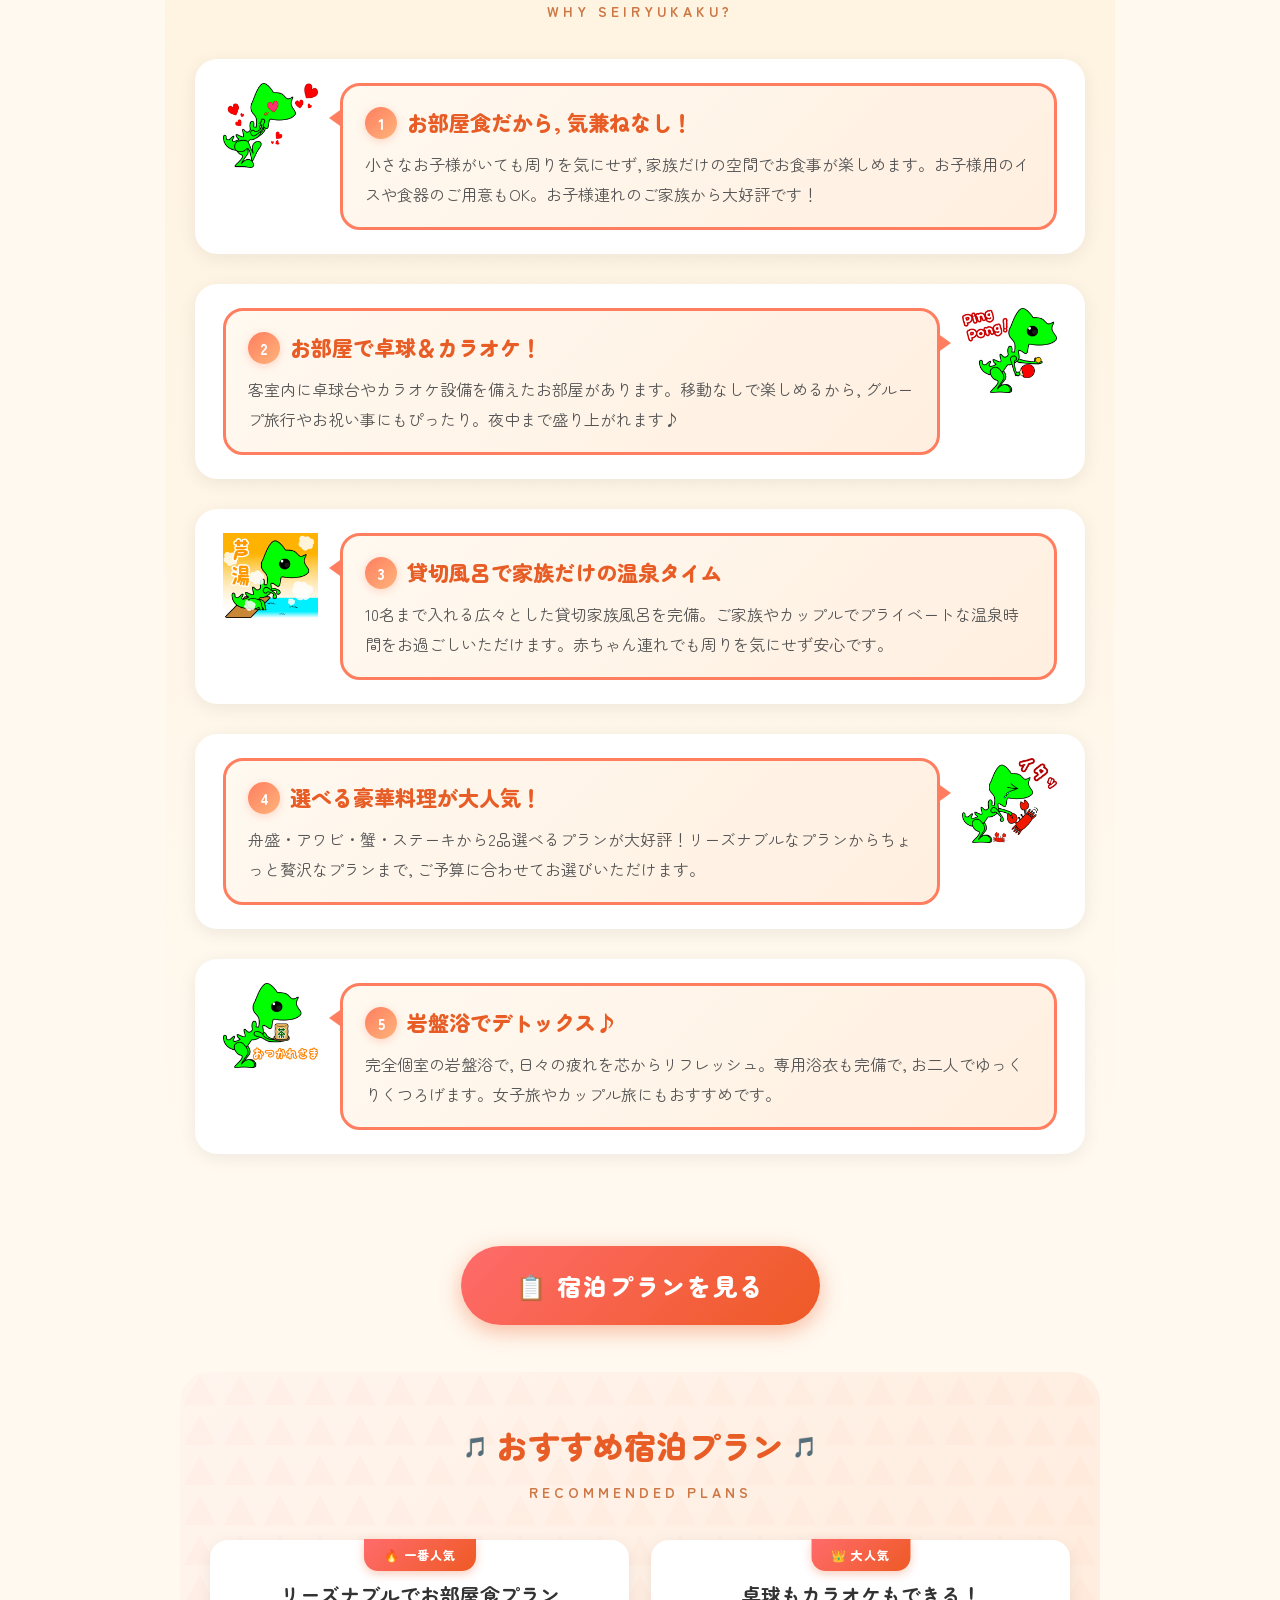
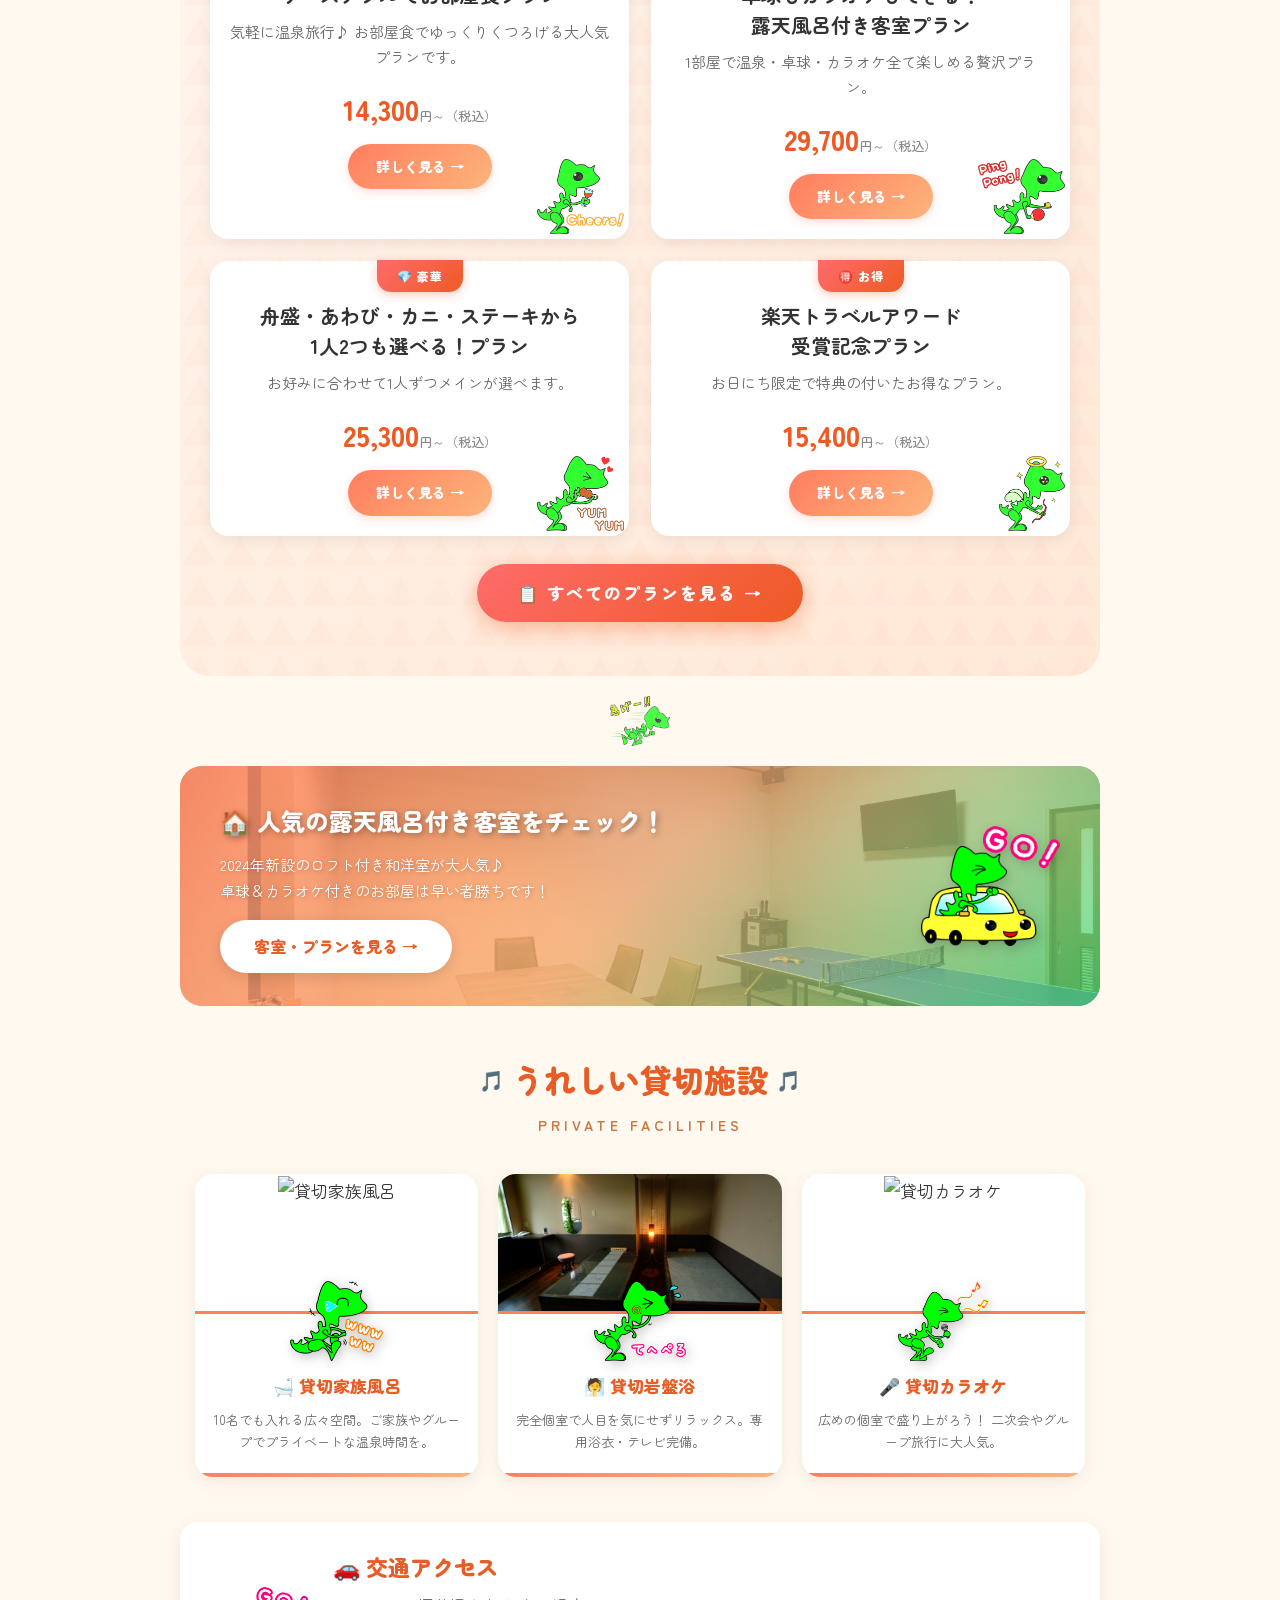
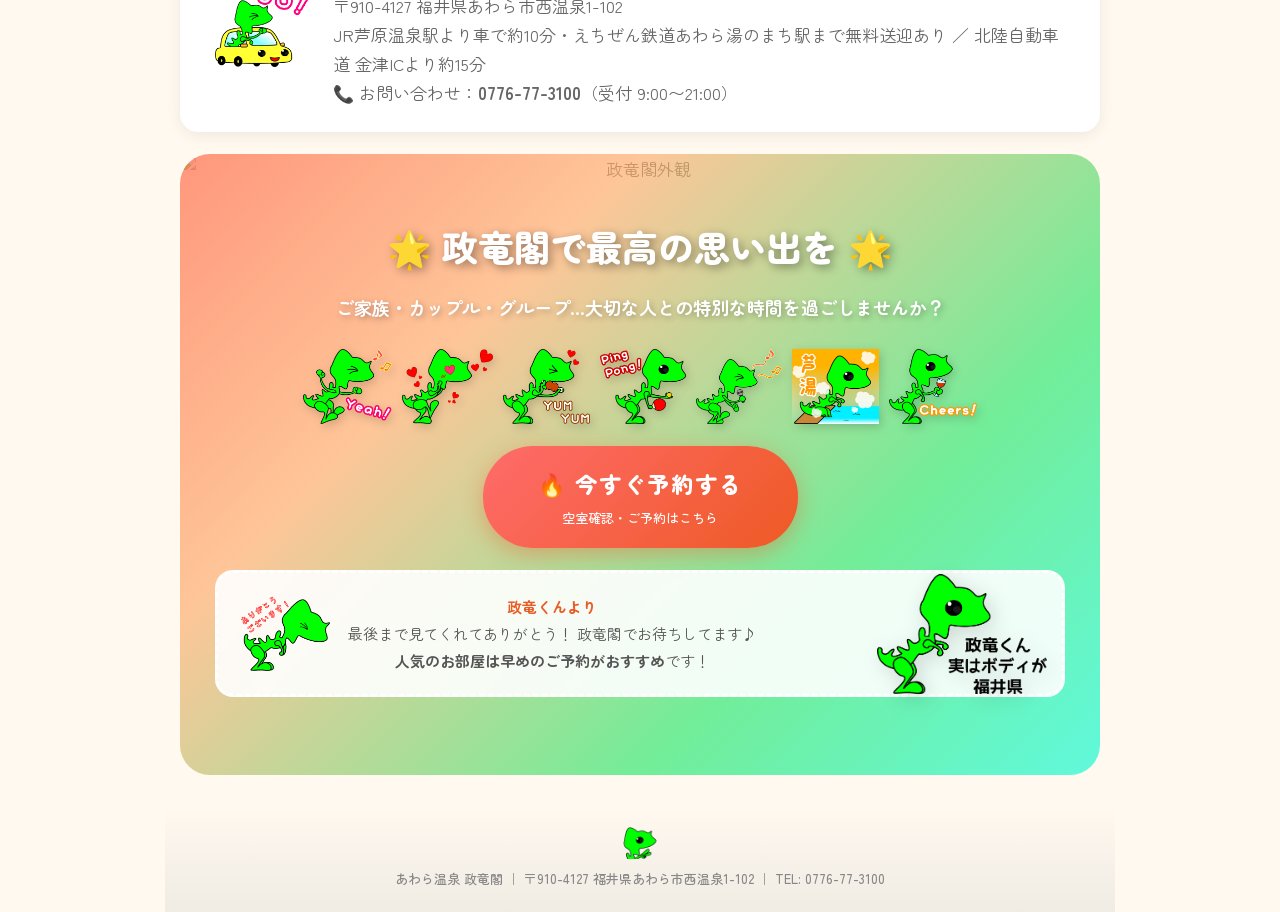
==== commit ab14393e: "完成92点" ====
--- a/index.html
+++ b/index.html
@@ -13,9 +13,9 @@
         <div class="hero"
             style="background-image:linear-gradient(rgba(0,0,0,0.3),rgba(0,0,0,0.3)),url('https://awara-seiryu.github.io/image/玄関文字.JPG');background-size:cover;background-position:center;color:#fff;">
             <div class="hero-inner">
-                <h1 style="color:#fff;">あわら温泉 政竜閣</h1>
-                <p class="hero-sub" style="color:#fff;">ご家族で楽しめる温泉旅館</p>
-                <p class="hero-catch" style="color:#fff;">露天風呂付き客室・お部屋食・貸切風呂…<br>大切な人と過ごす, とっておきの温泉旅を。</p>
+                <h1>あわら温泉 政竜閣</h1>
+                <p class="hero-sub">ご家族で楽しめる温泉旅館</p>
+                <p class="hero-catch">露天風呂付き客室・お部屋食・貸切風呂…<br>大切な人と過ごす, とっておきの温泉旅を。</p>
                 <div class="hero-award">
                     <a href="https://travel.rakuten.co.jp/award/" target="_blank" class="hero-award-link">
                         <div class="hero-award-content">
--- a/style.css
+++ b/style.css
@@ -115,7 +115,10 @@
 
 /* ===== ファーストビュー ===== */
 .hero {
-  background: linear-gradient(135deg, #ff7e5f 0%, #feb47b 50%, #43e97b 100%);
+  background-image: linear-gradient(rgba(0, 0, 0, 0.3), rgba(0, 0, 0, 0.3)), url('https://awara-seiryu.github.io/image/玄関文字.JPG');
+  background-size: cover;
+  background-position: center;
+  color: #fff;
   border-radius: 0;
   padding: 60px 40px 0;
   text-align: left;
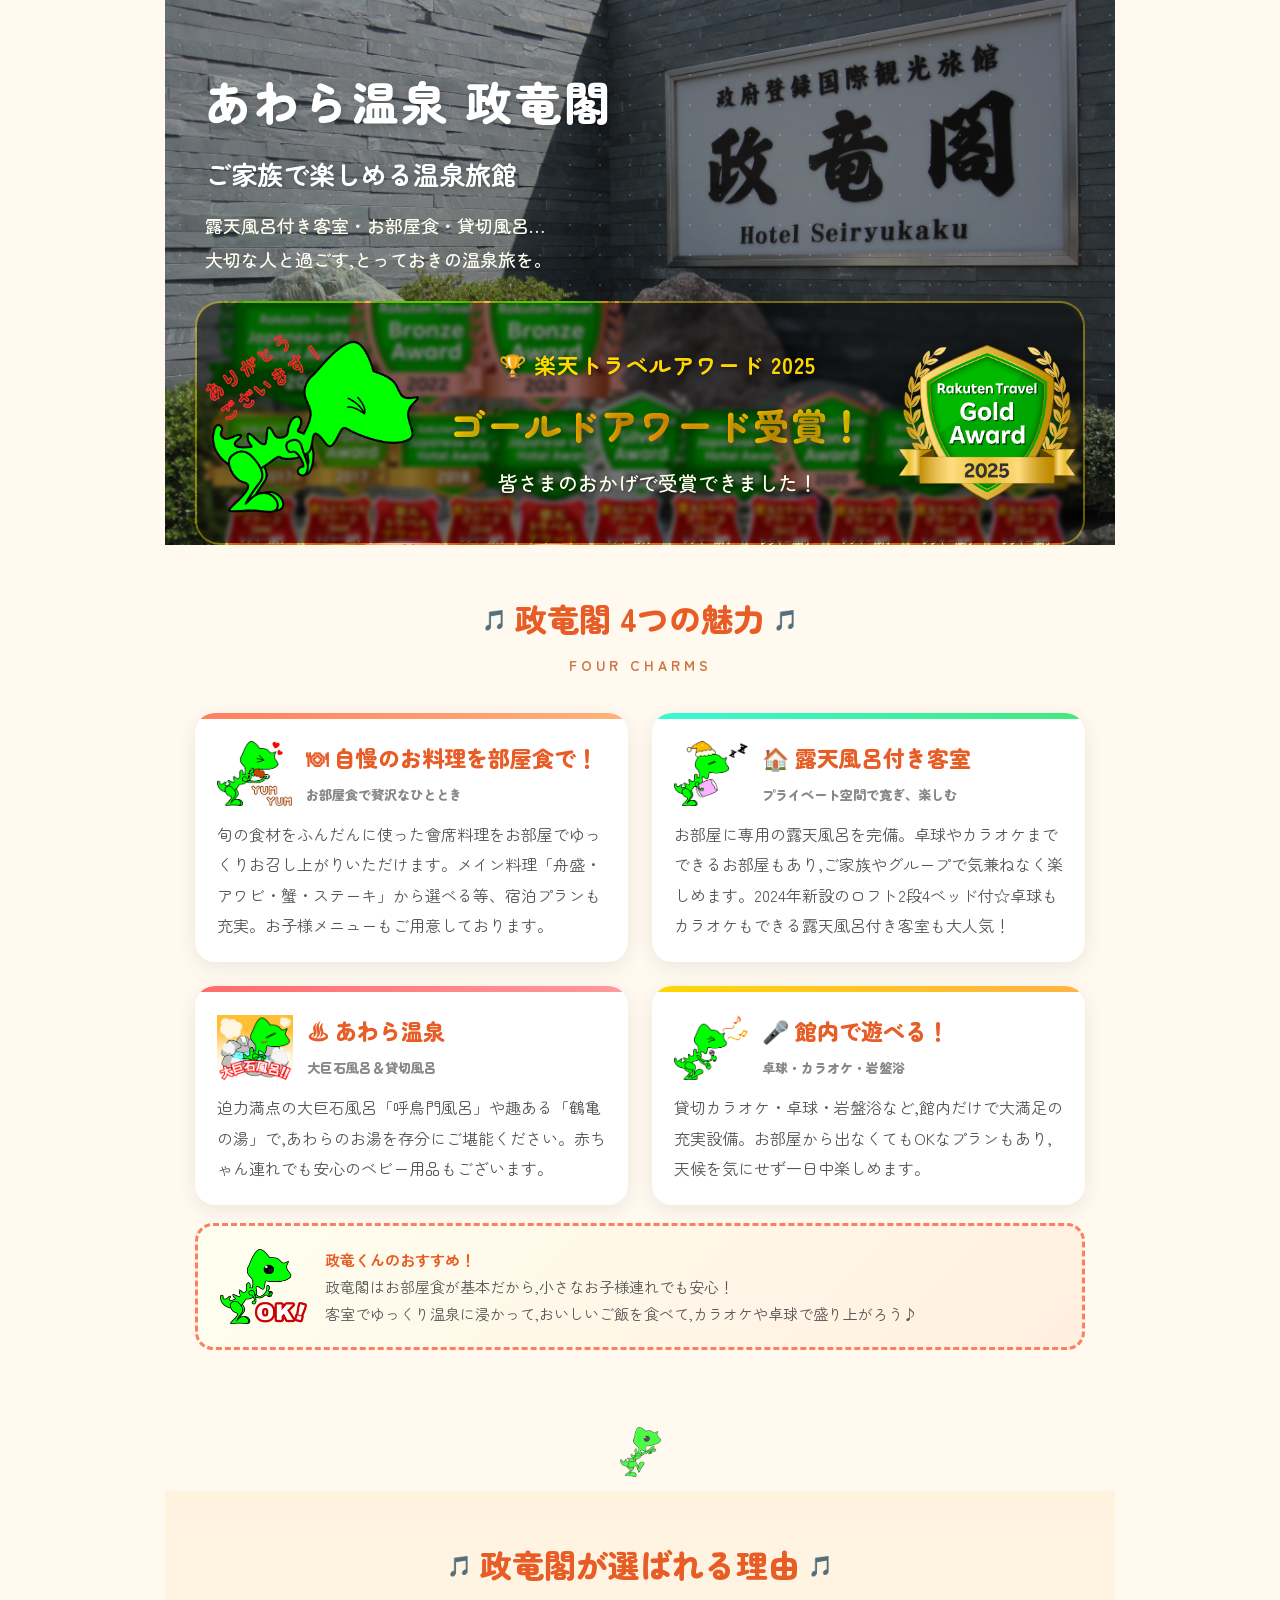
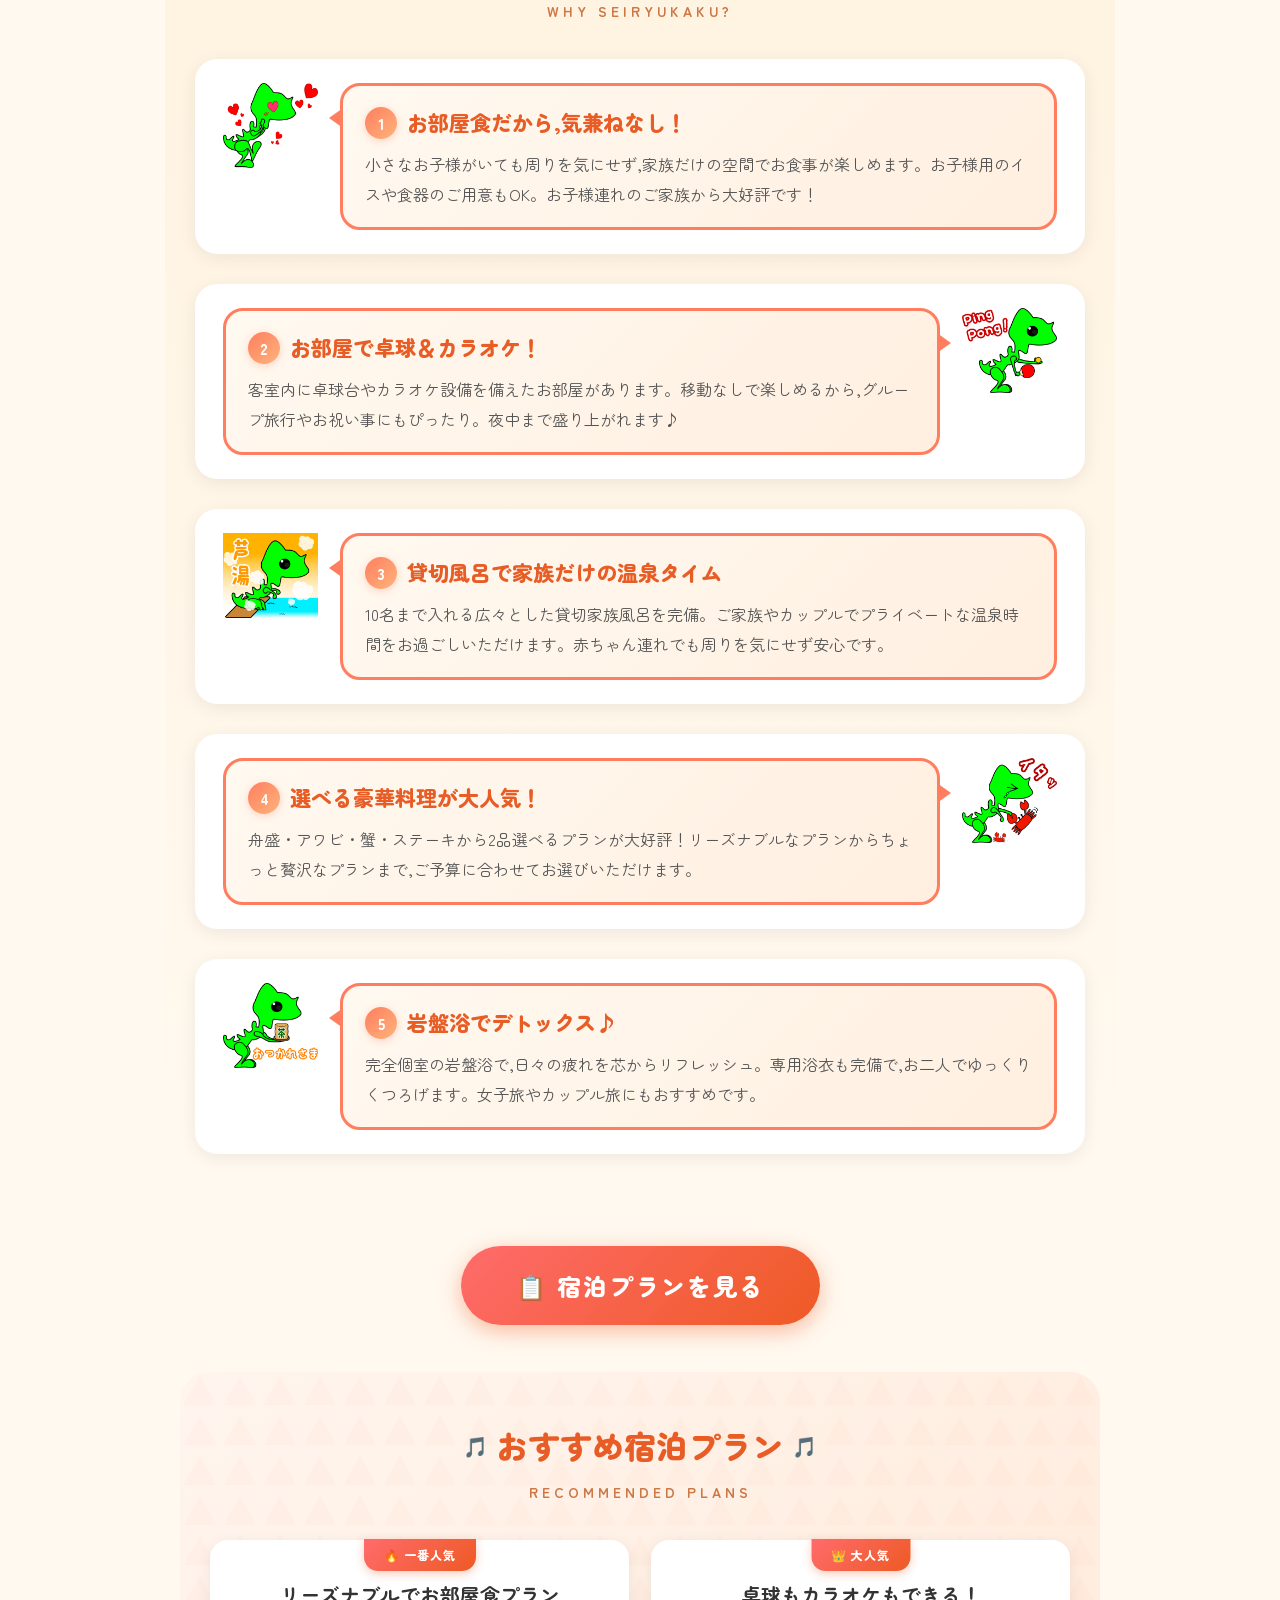
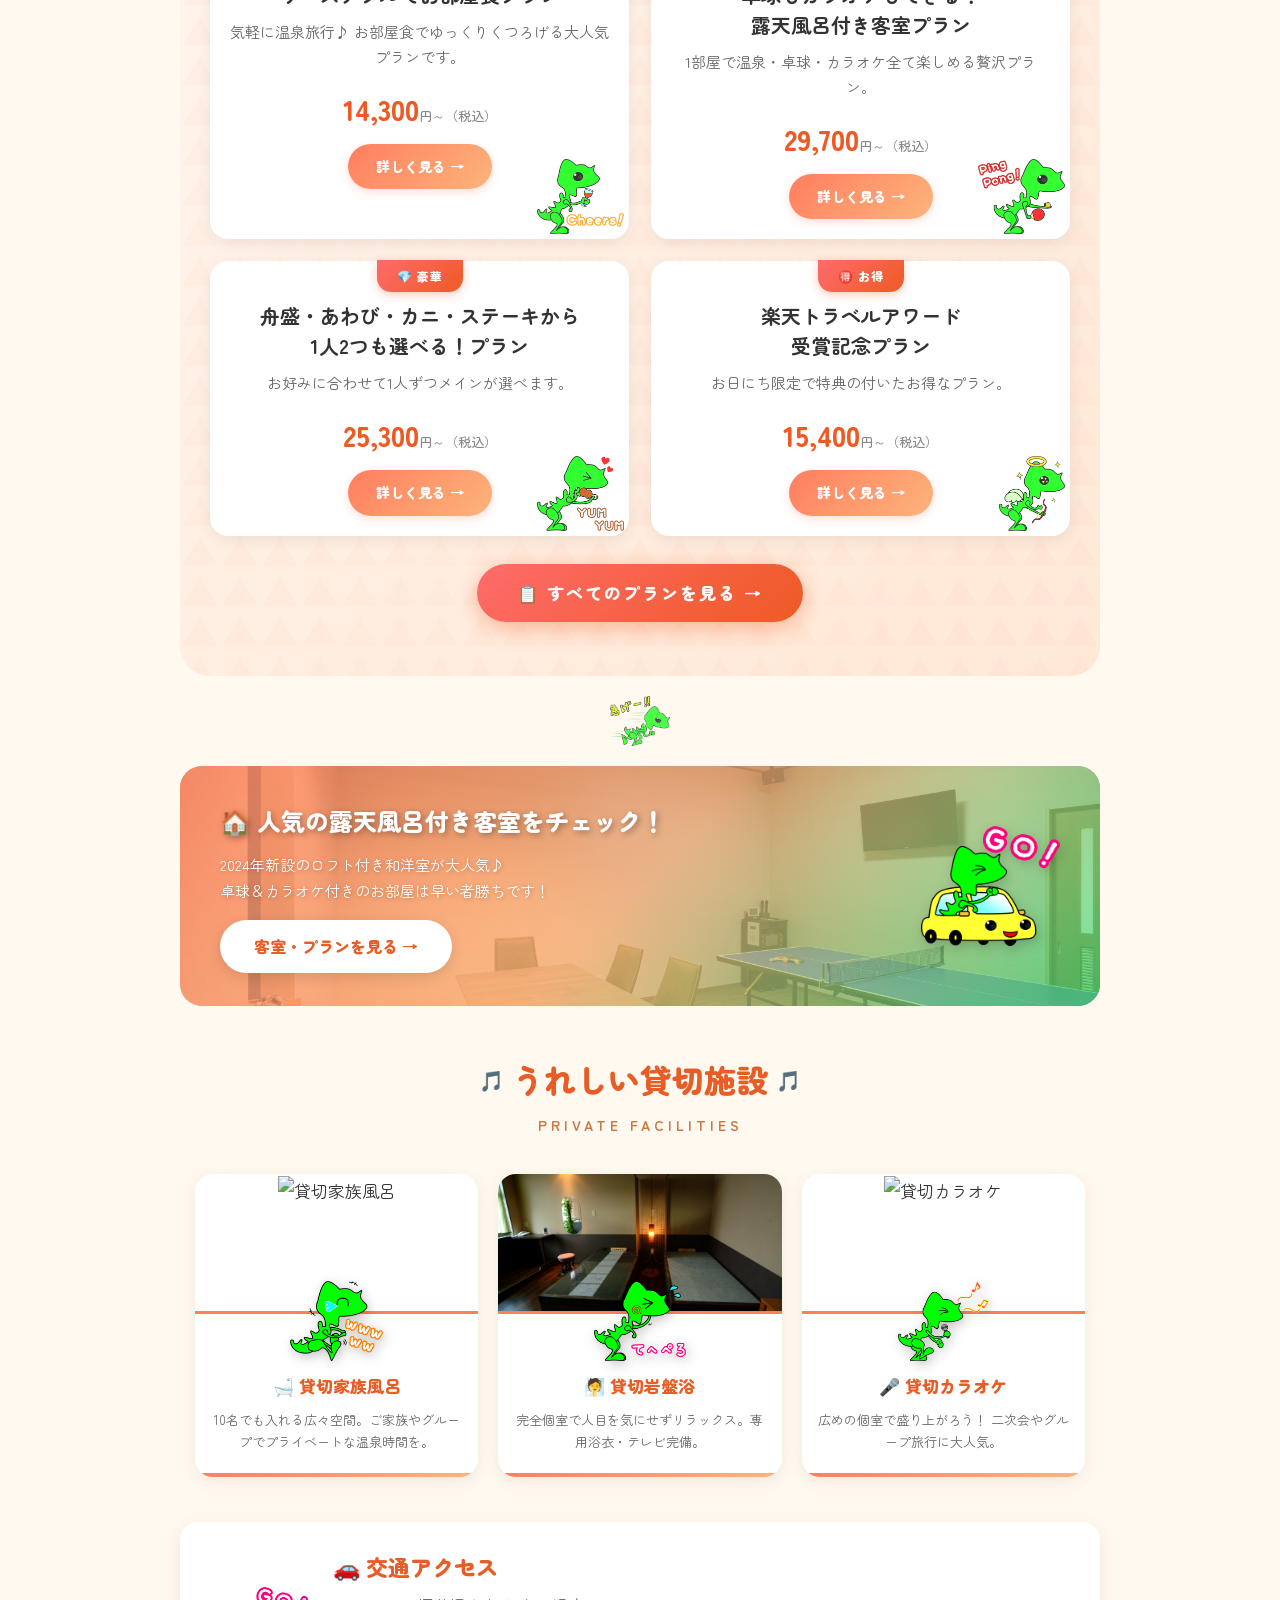
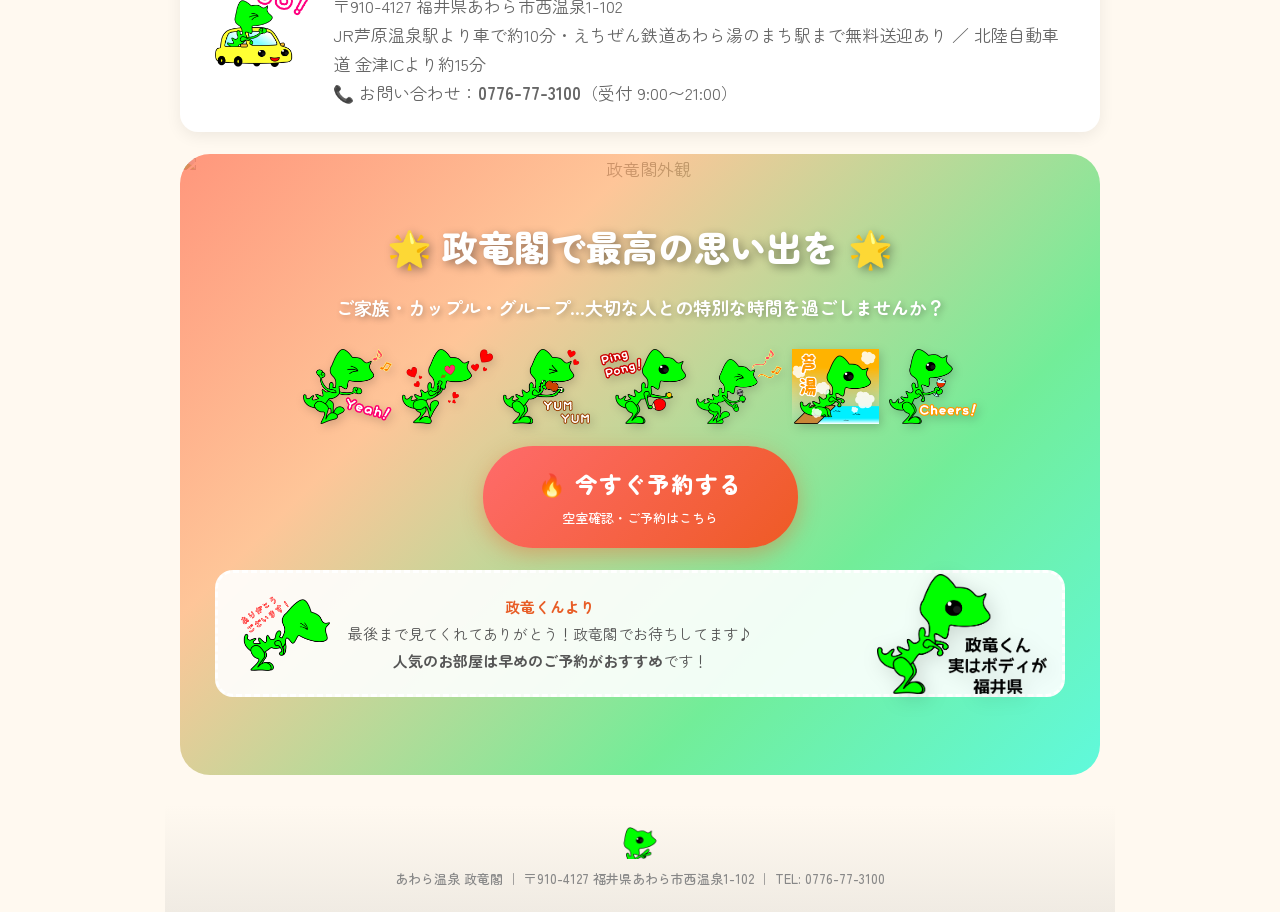
==== commit 41a6602f: "楽天トラベル仕様" ====
--- a/index.html
+++ b/index.html
@@ -1,242 +1,232 @@
 <!DOCTYPE html>
-<html lang="ja">
+<html lang=ja>
 
 <head>
-    <meta charset="UTF-8">
-    <meta name="viewport" content="width=950">
+    <meta charset=UTF-8>
+    <meta name=viewport content=width=950>
     <title>あわら温泉 政竜閣｜楽天トラベル</title>
-    <link rel="stylesheet" href="style.css">
+    <link rel=stylesheet href=https://awara-seiryu.github.io/style.css>
 </head>
 
 <body>
-    <div class="wrapper">
-        <div class="hero"
-            style="background-image:linear-gradient(rgba(0,0,0,0.3),rgba(0,0,0,0.3)),url('https://awara-seiryu.github.io/image/玄関文字.JPG');background-size:cover;background-position:center;color:#fff;">
-            <div class="hero-inner">
+    <div class=wrapper>
+        <div class=hero
+            style="background-image:linear-gradient(rgba(0,0,0,0.3),rgba(0,0,0,0.3)),url('https://awara-seiryu.github.io/image/玄関文字.JPG');background-size:cover;background-position:center;color:#fff">
+            <div class=hero-inner>
                 <h1>あわら温泉 政竜閣</h1>
-                <p class="hero-sub">ご家族で楽しめる温泉旅館</p>
-                <p class="hero-catch">露天風呂付き客室・お部屋食・貸切風呂…<br>大切な人と過ごす, とっておきの温泉旅を。</p>
-                <div class="hero-award">
-                    <a href="https://travel.rakuten.co.jp/award/" target="_blank" class="hero-award-link">
-                        <div class="hero-award-content">
-                            <img src="image/03.png" alt="政竜くん" class="hero-award-chara">
-                            <div class="hero-award-text">
-                                <p class="hero-award-label">🏆 楽天トラベルアワード 2025</p>
-                                <p class="hero-award-main">ゴールドアワード受賞！</p>
-                                <p class="hero-award-sub">皆さまのおかげで受賞できました！</p>
-                            </div>
-                            <img src="image/gold_2025.png" alt="ゴールドアワード2025" class="hero-award-gold-img">
-                        </div>
-                    </a>
-                </div>
-            </div>
-        </div>
-        <div class="section">
-            <div class="section-title-wrap"><span class="section-title">政竜閣 4つの魅力</span><span
-                    class="section-subtitle">FOUR CHARMS</span></div>
-            <div class="charm-grid">
-                <div class="charm-card">
-                    <div class="charm-card-header"><img src="https://awara-seiryu.github.io/image/20.png"
-                            alt="政竜くん（おいしい）">
-                        <h3>🍽 自慢のお料理を部屋食で！<br><small style="color:#888;font-size:13px;">お部屋食で贅沢なひととき</small></h3>
-                    </div>
-                    <p>旬の食材をふんだんに使った会席料理をお部屋でゆっくりお召し上がりいただけます。メイン料理「舟盛・アワビ・蟹・ステーキ」から選べる等、宿泊プランも充実。お子様メニューもご用意しております。</p>
-                </div>
-                <div class="charm-card">
-                    <div class="charm-card-header"><img src="image/17.png" alt="政竜くん（おやすみ）">
-                        <h3>🏠 露天風呂付き客室<br><small style="color:#888;font-size:13px;">プライベート空間で寛ぎ、楽しむ</small></h3>
-                    </div>
-                    <p>お部屋に専用の露天風呂を完備。卓球やカラオケまでできるお部屋もあり,
-                        ご家族やグループで気兼ねなく楽しめます。2024年新設のロフト2段4ベッド付☆卓球もカラオケもできる露天風呂付き客室も大人気！
+                <p class=hero-sub>ご家族で楽しめる温泉旅館</p>
+                <p class=hero-catch>露天風呂付き客室・お部屋食・貸切風呂…<br>大切な人と過ごす,とっておきの温泉旅を。</p>
+                <div class=hero-award><a href=https://travel.rakuten.co.jp/award/ target=_blank class=hero-award-link>
+                        <div class=hero-award-content><img src=https://awara-seiryu.github.io/image/03.png alt=政竜くん
+                                class=hero-award-chara>
+                            <div class=hero-award-text>
+                                <p class=hero-award-label>🏆 楽天トラベルアワード 2025</p>
+                                <p class=hero-award-main>ゴールドアワード受賞！</p>
+                                <p class=hero-award-sub>皆さまのおかげで受賞できました！</p>
+                            </div><img src=https://awara-seiryu.github.io/image/gold_2025.png alt=ゴールドアワード2025
+                                class=hero-award-gold-img>
+                        </div>
+                    </a></div>
+            </div>
+        </div>
+        <div class=section>
+            <div class=section-title-wrap><span class=section-title>政竜閣 4つの魅力</span><span class=section-subtitle>FOUR
+                    CHARMS</span></div>
+            <div class=charm-grid>
+                <div class=charm-card>
+                    <div class=charm-card-header><img src=https://awara-seiryu.github.io/image/20.png alt=政竜くん（おいしい）>
+                        <h3>🍽 自慢のお料理を部屋食で！<br><small style="color:#888;font-size:13px">お部屋食で贅沢なひととき</small></h3>
+                    </div>
+                    <p>旬の食材をふんだんに使った會席料理をお部屋でゆっくりお召し上がりいただけます。メイン料理「舟盛・アワビ・蟹・ステーキ」から選べる等、宿泊プランも充実。お子様メニューもご用意しております。</p>
+                </div>
+                <div class=charm-card>
+                    <div class=charm-card-header><img src=https://awara-seiryu.github.io/image/17.png alt=政竜くん（おやすみ）>
+                        <h3>🏠 露天風呂付き客室<br><small style="color:#888;font-size:13px">プライベート空間で寛ぎ、楽しむ</small></h3>
+                    </div>
+                    <p>お部屋に専用の露天風呂を完備。卓球やカラオケまでできるお部屋もあり,ご家族やグループで気兼ねなく楽しめます。2024年新設のロフト2段4ベッド付☆卓球もカラオケもできる露天風呂付き客室も大人気！
                     </p>
                 </div>
-                <div class="charm-card">
-                    <div class="charm-card-header"><img src="https://awara-seiryu.github.io/image/39.png"
-                            alt="政竜くん（温泉）">
-                        <h3>♨ あわら温泉<br><small style="color:#888;font-size:13px;">大巨石風呂＆貸切風呂</small></h3>
-                    </div>
-                    <p>迫力満点の大巨石風呂「呼鳥門風呂」や趣ある「鶴亀の湯」で, あわらのお湯を存分にご堪能ください。赤ちゃん連れでも安心のベビー用品もございます。</p>
-                </div>
-                <div class="charm-card">
-                    <div class="charm-card-header"><img src="https://awara-seiryu.github.io/image/35.png"
-                            alt="政竜くん（カラオケ）">
-                        <h3>🎤 館内で遊べる！<br><small style="color:#888;font-size:13px;">卓球・カラオケ・岩盤浴</small></h3>
-                    </div>
-                    <p>貸切カラオケ・卓球・岩盤浴など, 館内だけで大満足の充実設備。お部屋から出なくてもOKなプランもあり, 天候を気にせず一日中楽しめます。</p>
-                </div>
-            </div>
-            <div class="guide-block mt20"><img src="https://awara-seiryu.github.io/image/18.png" alt="政竜くん（OK）">
-                <p><strong class="text-green">政竜くんのおすすめ！</strong><br>政竜閣はお部屋食が基本だから, 小さなお子様連れでも安心！<br>客室でゆっくり温泉に浸かって,
-                    おいしいご飯を食べて, カラオケや卓球で盛り上がろう♪</p>
-            </div>
-        </div>
-        <div class="divider"><img src="https://awara-seiryu.github.io/image/02.png" alt="政竜くん"></div>
+                <div class=charm-card>
+                    <div class=charm-card-header><img src=https://awara-seiryu.github.io/image/39.png alt=政竜くん（温泉）>
+                        <h3>♨ あわら温泉<br><small style="color:#888;font-size:13px">大巨石風呂＆貸切風呂</small></h3>
+                    </div>
+                    <p>迫力満点の大巨石風呂「呼鳥門風呂」や趣ある「鶴亀の湯」で,あわらのお湯を存分にご堪能ください。赤ちゃん連れでも安心のベビー用品もございます。</p>
+                </div>
+                <div class=charm-card>
+                    <div class=charm-card-header><img src=https://awara-seiryu.github.io/image/35.png alt=政竜くん（カラオケ）>
+                        <h3>🎤 館内で遊べる！<br><small style="color:#888;font-size:13px">卓球・カラオケ・岩盤浴</small></h3>
+                    </div>
+                    <p>貸切カラオケ・卓球・岩盤浴など,館内だけで大満足の充実設備。お部屋から出なくてもOKなプランもあり,天候を気にせず一日中楽しめます。</p>
+                </div>
+            </div>
+            <div class="guide-block mt20"><img src=https://awara-seiryu.github.io/image/18.png alt=政竜くん（OK）>
+                <p><strong
+                        class=text-green>政竜くんのおすすめ！</strong><br>政竜閣はお部屋食が基本だから,小さなお子様連れでも安心！<br>客室でゆっくり温泉に浸かって,おいしいご飯を食べて,カラオケや卓球で盛り上がろう♪
+                </p>
+            </div>
+        </div>
+        <div class=divider><img src=https://awara-seiryu.github.io/image/02.png alt=政竜くん></div>
         <div class="section point-section">
-            <div class="section-title-wrap"><span class="section-title">政竜閣が選ばれる理由</span><span
-                    class="section-subtitle">WHY SEIRYUKAKU?</span></div>
-            <div class="point-list">
-                <div class="point-item">
-                    <div class="point-item-chara"><img src="https://awara-seiryu.github.io/image/16.png"
-                            alt="政竜くん（ハート）"></div>
-                    <div class="point-item-body">
-                        <div class="point-bubble">
-                            <h3><span class="num">1</span> お部屋食だから, 気兼ねなし！</h3>
-                            <p>小さなお子様がいても周りを気にせず, 家族だけの空間でお食事が楽しめます。お子様用のイスや食器のご用意もOK。お子様連れのご家族から大好評です！</p>
-                        </div>
-                    </div>
-                </div>
-                <div class="point-item">
-                    <div class="point-item-chara"><img src="https://awara-seiryu.github.io/image/37.png" alt="政竜くん（卓球）">
-                    </div>
-                    <div class="point-item-body">
-                        <div class="point-bubble">
-                            <h3><span class="num">2</span> お部屋で卓球＆カラオケ！</h3>
-                            <p>客室内に卓球台やカラオケ設備を備えたお部屋があります。移動なしで楽しめるから, グループ旅行やお祝い事にもぴったり。夜中まで盛り上がれます♪</p>
-                        </div>
-                    </div>
-                </div>
-                <div class="point-item">
-                    <div class="point-item-chara"><img src="https://awara-seiryu.github.io/image/40.png" alt="政竜くん（温泉）">
-                    </div>
-                    <div class="point-item-body">
-                        <div class="point-bubble">
-                            <h3><span class="num">3</span> 貸切風呂で家族だけの温泉タイム</h3>
+            <div class=section-title-wrap><span class=section-title>政竜閣が選ばれる理由</span><span class=section-subtitle>WHY
+                    SEIRYUKAKU?</span></div>
+            <div class=point-list>
+                <div class=point-item>
+                    <div class=point-item-chara><img src=https://awara-seiryu.github.io/image/16.png alt=政竜くん（ハート）>
+                    </div>
+                    <div class=point-item-body>
+                        <div class=point-bubble>
+                            <h3><span class=num>1</span> お部屋食だから,気兼ねなし！</h3>
+                            <p>小さなお子様がいても周りを気にせず,家族だけの空間でお食事が楽しめます。お子様用のイスや食器のご用意もOK。お子様連れのご家族から大好評です！</p>
+                        </div>
+                    </div>
+                </div>
+                <div class=point-item>
+                    <div class=point-item-chara><img src=https://awara-seiryu.github.io/image/37.png alt=政竜くん（卓球）></div>
+                    <div class=point-item-body>
+                        <div class=point-bubble>
+                            <h3><span class=num>2</span> お部屋で卓球＆カラオケ！</h3>
+                            <p>客室内に卓球台やカラオケ設備を備えたお部屋があります。移動なしで楽しめるから,グループ旅行やお祝い事にもぴったり。夜中まで盛り上がれます♪</p>
+                        </div>
+                    </div>
+                </div>
+                <div class=point-item>
+                    <div class=point-item-chara><img src=https://awara-seiryu.github.io/image/40.png alt=政竜くん（温泉）></div>
+                    <div class=point-item-body>
+                        <div class=point-bubble>
+                            <h3><span class=num>3</span> 貸切風呂で家族だけの温泉タイム</h3>
                             <p>10名まで入れる広々とした貸切家族風呂を完備。ご家族やカップルでプライベートな温泉時間をお過ごしいただけます。赤ちゃん連れでも周りを気にせず安心です。</p>
                         </div>
                     </div>
                 </div>
-                <div class="point-item">
-                    <div class="point-item-chara"><img src="https://awara-seiryu.github.io/image/30.png" alt="政竜くん（カニ）">
-                    </div>
-                    <div class="point-item-body">
-                        <div class="point-bubble">
-                            <h3><span class="num">4</span> 選べる豪華料理が大人気！</h3>
-                            <p>舟盛・アワビ・蟹・ステーキから2品選べるプランが大好評！リーズナブルなプランからちょっと贅沢なプランまで, ご予算に合わせてお選びいただけます。</p>
-                        </div>
-                    </div>
-                </div>
-                <div class="point-item">
-                    <div class="point-item-chara"><img src="https://awara-seiryu.github.io/image/11.png" alt="政竜くん（お茶）">
-                    </div>
-                    <div class="point-item-body">
-                        <div class="point-bubble">
-                            <h3><span class="num">5</span> 岩盤浴でデトックス♪</h3>
-                            <p>完全個室の岩盤浴で, 日々の疲れを芯からリフレッシュ。専用浴衣も完備で, お二人でゆっくりくつろげます。女子旅やカップル旅にもおすすめです。</p>
-                        </div>
-                    </div>
-                </div>
-            </div>
-        </div>
-        <div class="section" style="padding:25px;">
-            <div class="cta-row"><a href="https://hotel.travel.rakuten.co.jp/hotelinfo/plan/27722" class="cta-btn">📋
+                <div class=point-item>
+                    <div class=point-item-chara><img src=https://awara-seiryu.github.io/image/30.png alt=政竜くん（カニ）></div>
+                    <div class=point-item-body>
+                        <div class=point-bubble>
+                            <h3><span class=num>4</span> 選べる豪華料理が大人気！</h3>
+                            <p>舟盛・アワビ・蟹・ステーキから2品選べるプランが大好評！リーズナブルなプランからちょっと贅沢なプランまで,ご予算に合わせてお選びいただけます。</p>
+                        </div>
+                    </div>
+                </div>
+                <div class=point-item>
+                    <div class=point-item-chara><img src=https://awara-seiryu.github.io/image/11.png alt=政竜くん（お茶）></div>
+                    <div class=point-item-body>
+                        <div class=point-bubble>
+                            <h3><span class=num>5</span> 岩盤浴でデトックス♪</h3>
+                            <p>完全個室の岩盤浴で,日々の疲れを芯からリフレッシュ。専用浴衣も完備で,お二人でゆっくりくつろげます。女子旅やカップル旅にもおすすめです。</p>
+                        </div>
+                    </div>
+                </div>
+            </div>
+        </div>
+        <div class=section style=padding:25px>
+            <div class=cta-row><a href=https://hotel.travel.rakuten.co.jp/hotelinfo/plan/27722 class=cta-btn>📋
                     宿泊プランを見る</a></div>
         </div>
-        <div class="plan-section">
-            <div class="section-title-wrap"><span class="section-title">おすすめ宿泊プラン</span><span
-                    class="section-subtitle">RECOMMENDED PLANS</span></div>
-            <div class="plan-grid">
-                <div class="plan-card"><span class="plan-card-label">🔥 一番人気</span>
+        <div class=plan-section>
+            <div class=section-title-wrap><span class=section-title>おすすめ宿泊プラン</span><span
+                    class=section-subtitle>RECOMMENDED PLANS</span></div>
+            <div class=plan-grid>
+                <div class=plan-card><span class=plan-card-label>🔥 一番人気</span>
                     <h3>リーズナブルでお部屋食プラン</h3>
-                    <p class="plan-desc">気軽に温泉旅行♪ お部屋食でゆっくりくつろげる大人気プランです。</p>
-                    <p class="price">14,300<small>円～（税込）</small></p><a
-                        href="https://hotel.travel.rakuten.co.jp/PLAN/27722/3329391" class="plan-btn mt10">詳しく見る
-                        →</a><img src="https://awara-seiryu.github.io/image/21.png" alt="" class="plan-card-chara">
-                </div>
-                <div class="plan-card">
-                    <span class="plan-card-label">👑 大人気</span>
+                    <p class=plan-desc>気軽に温泉旅行♪ お部屋食でゆっくりくつろげる大人気プランです。</p>
+                    <p class=price>14,300<small>円～（税込）</small></p><a
+                        href=https://hotel.travel.rakuten.co.jp/PLAN/27722/3329391 class="plan-btn mt10">詳しく見る →</a><img
+                        src=https://awara-seiryu.github.io/image/21.png alt="" class=plan-card-chara>
+                </div>
+                <div class=plan-card><span class=plan-card-label>👑 大人気</span>
                     <h3>卓球もカラオケもできる！<br>露天風呂付き客室プラン</h3>
-                    <p class="plan-desc">1部屋で温泉・卓球・カラオケ全て楽しめる贅沢プラン。</p>
-                    <p class="price">29,700<small>円～（税込）</small></p><a
-                        href="https://hotel.travel.rakuten.co.jp/PLAN/27722/3148498" class="plan-btn mt10">詳しく見る
-                        →</a><img src="image/37.png" alt="" class="plan-card-chara">
-                </div>
-                <div class="plan-card"><span class="plan-card-label">💎 豪華</span>
+                    <p class=plan-desc>1部屋で温泉・卓球・カラオケ全て楽しめる贅沢プラン。</p>
+                    <p class=price>29,700<small>円～（税込）</small></p><a
+                        href=https://hotel.travel.rakuten.co.jp/PLAN/27722/3148498 class="plan-btn mt10">詳しく見る →</a><img
+                        src=https://awara-seiryu.github.io/image/37.png alt="" class=plan-card-chara>
+                </div>
+                <div class=plan-card><span class=plan-card-label>💎 豪華</span>
                     <h3>舟盛・あわび・カニ・ステーキから<br>1人2つも選べる！プラン</h3>
-                    <p class="plan-desc">お好みに合わせて1人ずつメインが選べます。</p>
-                    <p class="price">25,300<small>円～（税込）</small></p><a
-                        href="https://hotel.travel.rakuten.co.jp/PLAN/27722/3129880" class="plan-btn mt10">詳しく見る
-                        →</a><img src="https://awara-seiryu.github.io/image/20.png" alt="" class="plan-card-chara">
-                </div>
-                <div class="plan-card"><span class="plan-card-label">🉐 お得</span>
+                    <p class=plan-desc>お好みに合わせて1人ずつメインが選べます。</p>
+                    <p class=price>25,300<small>円～（税込）</small></p><a
+                        href=https://hotel.travel.rakuten.co.jp/PLAN/27722/3129880 class="plan-btn mt10">詳しく見る →</a><img
+                        src=https://awara-seiryu.github.io/image/20.png alt="" class=plan-card-chara>
+                </div>
+                <div class=plan-card><span class=plan-card-label>🉐 お得</span>
                     <h3>楽天トラベルアワード<br>受賞記念プラン</h3>
-                    <p class="plan-desc">お日にち限定で特典の付いたお得なプラン。</p>
-                    <p class="price">15,400<small>円～（税込）</small></p><a
-                        href="https://hotel.travel.rakuten.co.jp/PLAN/27722/3138547" class="plan-btn mt10">詳しく見る
-                        →</a><img src="https://awara-seiryu.github.io/image/32.png" alt="" class="plan-card-chara">
-                </div>
-            </div>
-            <div class="text-center"><a href="https://hotel.travel.rakuten.co.jp/hotelinfo/plan/27722" class="cta-btn"
-                    style="font-size:17px;padding:14px 40px;">📋 すべてのプランを見る →</a></div>
-        </div>
-        <div class="divider" style="padding:20px 0;"><img src="https://awara-seiryu.github.io/image/12.png"
-                alt="政竜くん（急げ！）"></div>
-        <div class="room-banner">
-            <img src="image/朱雀-プレイルーム.jpg" alt="露天風呂付き客室" class="room-photo">
-            <div class="room-banner-content">
-                <div class="room-banner-text">
+                    <p class=plan-desc>お日にち限定で特典の付いたお得なプラン。</p>
+                    <p class=price>15,400<small>円～（税込）</small></p><a
+                        href=https://hotel.travel.rakuten.co.jp/PLAN/27722/3138547 class="plan-btn mt10">詳しく見る →</a><img
+                        src=https://awara-seiryu.github.io/image/32.png alt="" class=plan-card-chara>
+                </div>
+            </div>
+            <div class=text-center><a href=https://hotel.travel.rakuten.co.jp/hotelinfo/plan/27722 class=cta-btn
+                    style="font-size:17px;padding:14px 40px">📋 すべてのプランを見る →</a></div>
+        </div>
+        <div class=divider style=padding:20px><img src=https://awara-seiryu.github.io/image/12.png alt=政竜くん（急げ！）></div>
+        <div class=room-banner><img src=https://awara-seiryu.github.io/image/朱雀-プレイルーム.jpg alt=露天風呂付き客室
+                class=room-photo>
+            <div class=room-banner-content>
+                <div class=room-banner-text>
                     <h3>🏠 人気の露天風呂付き客室をチェック！</h3>
-                    <p>2024年新設のロフト付き和洋室が大人気♪<br>卓球＆カラオケ付きのお部屋は早い者勝ちです！</p>
-                    <a href="https://hotel.travel.rakuten.co.jp/hotelinfo/plan/27722/?f_squeezes=roten"
-                        class="btn-white">客室・プランを見る →</a>
-                </div>
-                <img src="image/15.png" alt="政竜くん" class="chara-img">
-            </div>
-        </div>
-        <div class="section">
-            <div class="section-title-wrap"><span class="section-title">うれしい貸切施設</span><span
-                    class="section-subtitle">PRIVATE FACILITIES</span></div>
-            <div class="facility-grid">
-                <div class="facility-card">
-                    <div class="facility-img-wrap"><img src="image/貸切風呂.jpg" alt="貸切家族風呂" class="facility-photo">
-                    </div>
-                    <img src="image/09.png" alt="政竜くん" class="chara-icon">
+                    <p>2024年新設のロフト付き和洋室が大人気♪<br>卓球＆カラオケ付きのお部屋は早い者勝ちです！</p><a
+                        href="https://hotel.travel.rakuten.co.jp/hotelinfo/plan/27722/?f_squeezes=roten"
+                        class=btn-white>客室・プランを見る →</a>
+                </div><img src=https://awara-seiryu.github.io/image/15.png alt=政竜くん class=chara-img>
+            </div>
+        </div>
+        <div class=section>
+            <div class=section-title-wrap><span class=section-title>うれしい貸切施設</span><span class=section-subtitle>PRIVATE
+                    FACILITIES</span></div>
+            <div class=facility-grid>
+                <div class=facility-card>
+                    <div class=facility-img-wrap><img src=https://awara-seiryu.github.io/image/貸切風呂.JPG alt=貸切家族風呂
+                            class=facility-photo></div><img src=https://awara-seiryu.github.io/image/09.png alt=政竜くん
+                        class=chara-icon>
                     <h3>🛁 貸切家族風呂</h3>
                     <p>10名でも入れる広々空間。ご家族やグループでプライベートな温泉時間を。</p>
                 </div>
-                <div class="facility-card">
-                    <div class="facility-img-wrap"><img src="image/岩盤浴.jpg" alt="貸切岩盤浴" class="facility-photo">
-                    </div>
-                    <img src="image/04.png" alt="政竜くん" class="chara-icon">
+                <div class=facility-card>
+                    <div class=facility-img-wrap><img src=https://awara-seiryu.github.io/image/岩盤浴.jpg alt=貸切岩盤浴
+                            class=facility-photo></div><img src=https://awara-seiryu.github.io/image/04.png alt=政竜くん
+                        class=chara-icon>
                     <h3>🧖 貸切岩盤浴</h3>
                     <p>完全個室で人目を気にせずリラックス。専用浴衣・テレビ完備。</p>
                 </div>
-                <div class="facility-card">
-                    <div class="facility-img-wrap"><img src="image/カラオケボックス.jpg" alt="貸切カラオケ" class="facility-photo">
-                    </div>
-                    <img src="image/35.png" alt="政竜くん" class="chara-icon">
+                <div class=facility-card>
+                    <div class=facility-img-wrap><img src=https://awara-seiryu.github.io/image/カラオケボックス.jpg alt=貸切カラオケ
+                            class=facility-photo></div><img src=https://awara-seiryu.github.io/image/35.png alt=政竜くん
+                        class=chara-icon>
                     <h3>🎤 貸切カラオケ</h3>
                     <p>広めの個室で盛り上がろう！ 二次会やグループ旅行に大人気。</p>
                 </div>
             </div>
         </div>
-        <div class="access-bar"><img src="https://awara-seiryu.github.io/image/15.png" alt="政竜くん（GO!）">
-            <div class="access-bar-text">
+        <div class=access-bar><img src=https://awara-seiryu.github.io/image/15.png alt=政竜くん（GO!）>
+            <div class=access-bar-text>
                 <h3>🚗 交通アクセス</h3>
                 <p>〒910-4127 福井県あわら市西温泉1-102<br>JR芦原温泉駅より車で約10分・えちぜん鉄道あわら湯のまち駅まで無料送迎あり ／ 北陸自動車道 金津ICより約15分<br>📞
                     お問い合わせ：<strong>0776-77-3100</strong>（受付 9:00〜21:00）</p>
             </div>
         </div>
-        <div class="final-cta">
-            <img src="image/政竜閣外観.jpg" alt="政竜閣外観" class="final-cta-photo">
-            <div class="final-cta-inner">
+        <div class=final-cta><img src=https://awara-seiryu.github.io/image/政竜閣外観.jpg alt=政竜閣外観 class=final-cta-photo>
+            <div class=final-cta-inner>
                 <h2>🌟 政竜閣で最高の思い出を 🌟</h2>
-                <p class="sub-text">ご家族・カップル・グループ…大切な人との特別な時間を過ごしませんか？</p>
-                <div class="final-cta-characters"><img src="image/07.png" alt="政竜くん"><img src="image/16.png"
-                        alt="政竜くん"><img src="image/20.png" alt="政竜くん"><img src="image/37.png" alt="政竜くん"><img
-                        src="image/35.png" alt="政竜くん"><img src="image/40.png" alt="政竜くん"><img src="image/21.png"
-                        alt="政竜くん"></div>
-                <div class="cta-row"><a href="https://hotel.travel.rakuten.co.jp/hotelinfo/plan/27722" class="cta-btn"
-                        style="font-size:22px;padding:18px 55px;">🔥 今すぐ予約する<span
-                            class="cta-btn-sub">空室確認・ご予約はこちら</span></a></div>
-                <div class="guide-block" style="background:rgba(255,255,255,0.9);border-color:#fff;margin-top:20px;">
-                    <img src="image/03.png" alt="政竜くん（ありがとう）">
-                    <p><strong class="text-green">政竜くんより</strong><br>最後まで見てくれてありがとう！
-                        政竜閣でお待ちしてます♪<br><strong>人気のお部屋は早めのご予約がおすすめ</strong>です！</p>
-                    <img src="image/政竜くんbig.png" alt="政竜くん" class="guide-chara-big">
-                </div>
-            </div>
-        </div>
-        <div class="footer"><img src="https://awara-seiryu.github.io/image/tab.png" alt="政竜くん"><br>あわら温泉 政竜閣 ｜ 〒910-4127
+                <p class=sub-text>ご家族・カップル・グループ…大切な人との特別な時間を過ごしませんか？</p>
+                <div class=final-cta-characters><img src=https://awara-seiryu.github.io/image/07.png alt=政竜くん><img
+                        src=https://awara-seiryu.github.io/image/16.png alt=政竜くん><img
+                        src=https://awara-seiryu.github.io/image/20.png alt=政竜くん><img
+                        src=https://awara-seiryu.github.io/image/37.png alt=政竜くん><img
+                        src=https://awara-seiryu.github.io/image/35.png alt=政竜くん><img
+                        src=https://awara-seiryu.github.io/image/40.png alt=政竜くん><img
+                        src=https://awara-seiryu.github.io/image/21.png alt=政竜くん></div>
+                <div class=cta-row><a href=https://hotel.travel.rakuten.co.jp/hotelinfo/plan/27722 class=cta-btn
+                        style="font-size:22px;padding:18px 55px">🔥 今すぐ予約する<span
+                            class=cta-btn-sub>空室確認・ご予約はこちら</span></a></div>
+                <div class=guide-block style="background:rgba(255,255,255,0.9);border-color:#fff;margin-top:20px"><img
+                        src=https://awara-seiryu.github.io/image/03.png alt=政竜くん（ありがとう）>
+                    <p><strong
+                            class=text-green>政竜くんより</strong><br>最後まで見てくれてありがとう！政竜閣でお待ちしてます♪<br><strong>人気のお部屋は早めのご予約がおすすめ</strong>です！
+                    </p><img src=https://awara-seiryu.github.io/image/政竜くんbig.png alt=政竜くん class=guide-chara-big>
+                </div>
+            </div>
+        </div>
+        <div class=footer><img src=https://awara-seiryu.github.io/image/tab.png alt=政竜くん><br>あわら温泉 政竜閣 ｜ 〒910-4127
             福井県あわら市西温泉1-102 ｜ TEL: 0776-77-3100</div>
     </div>
 </body>
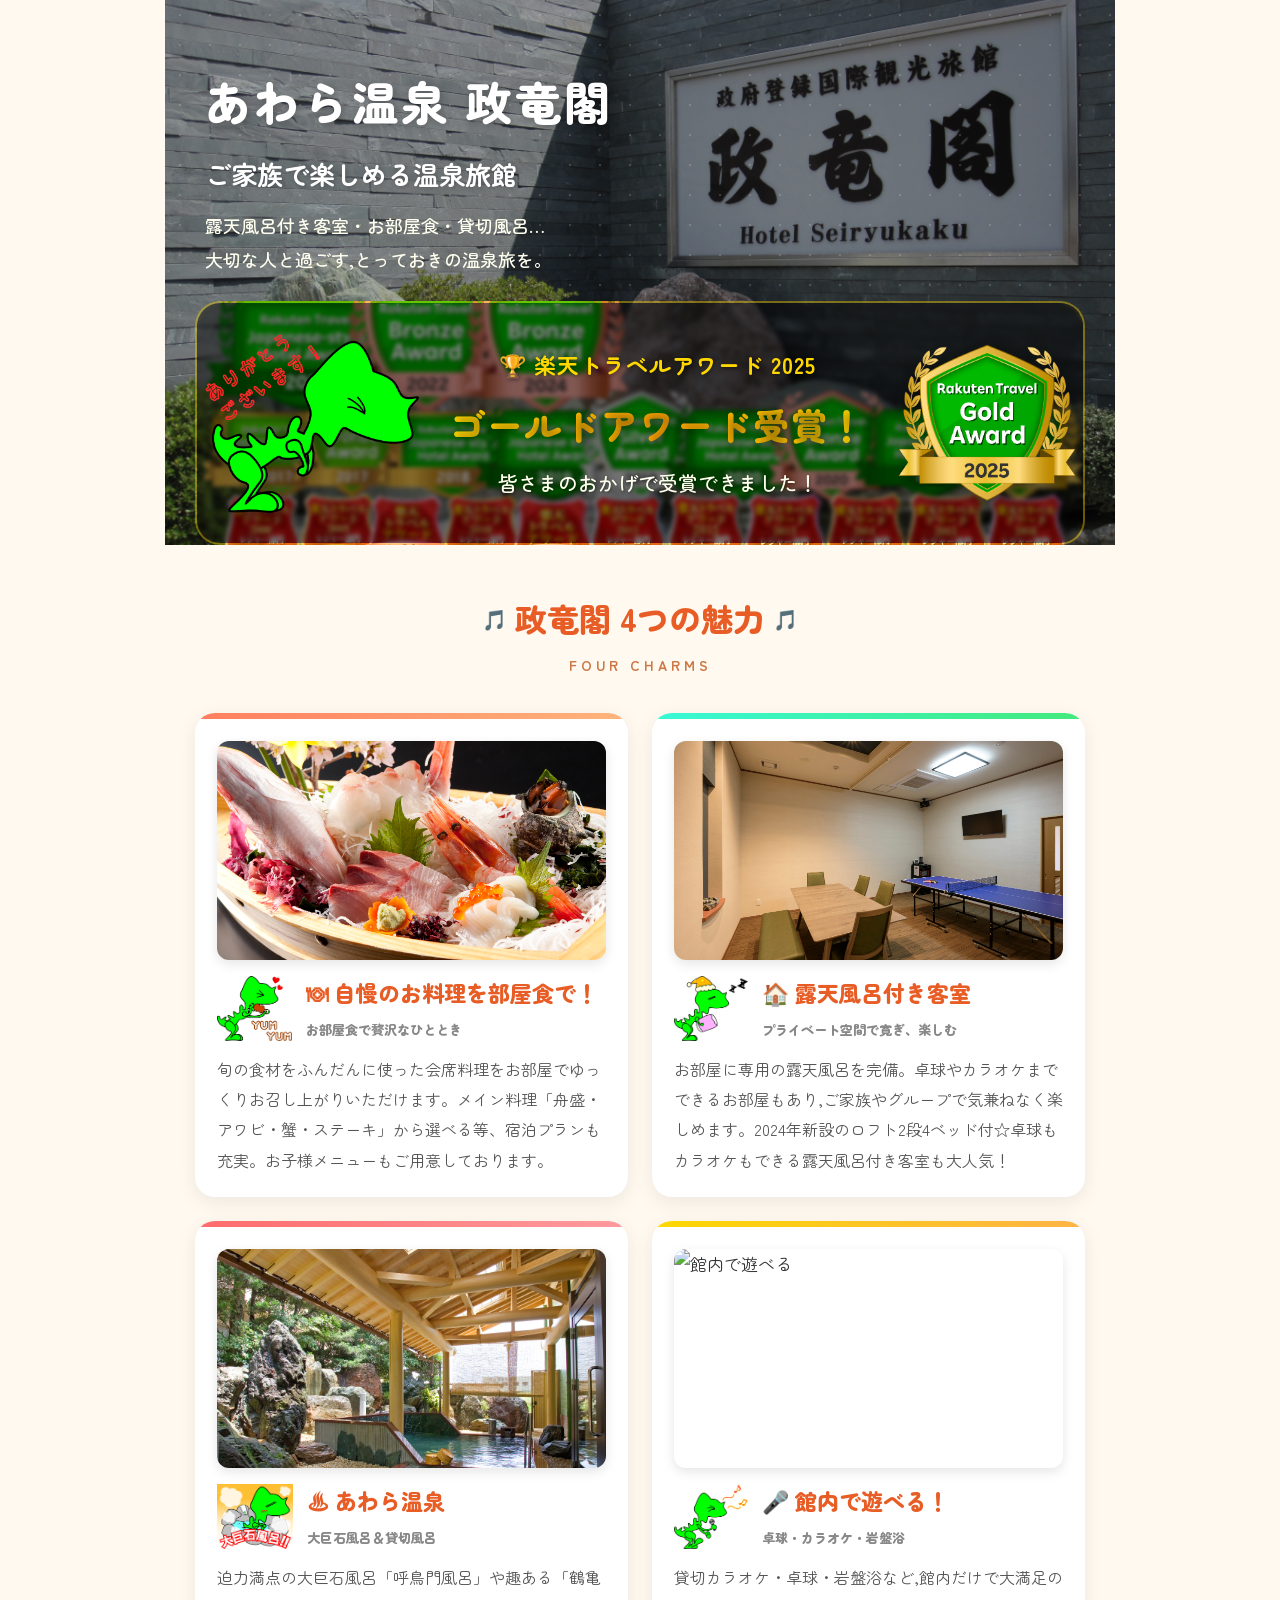
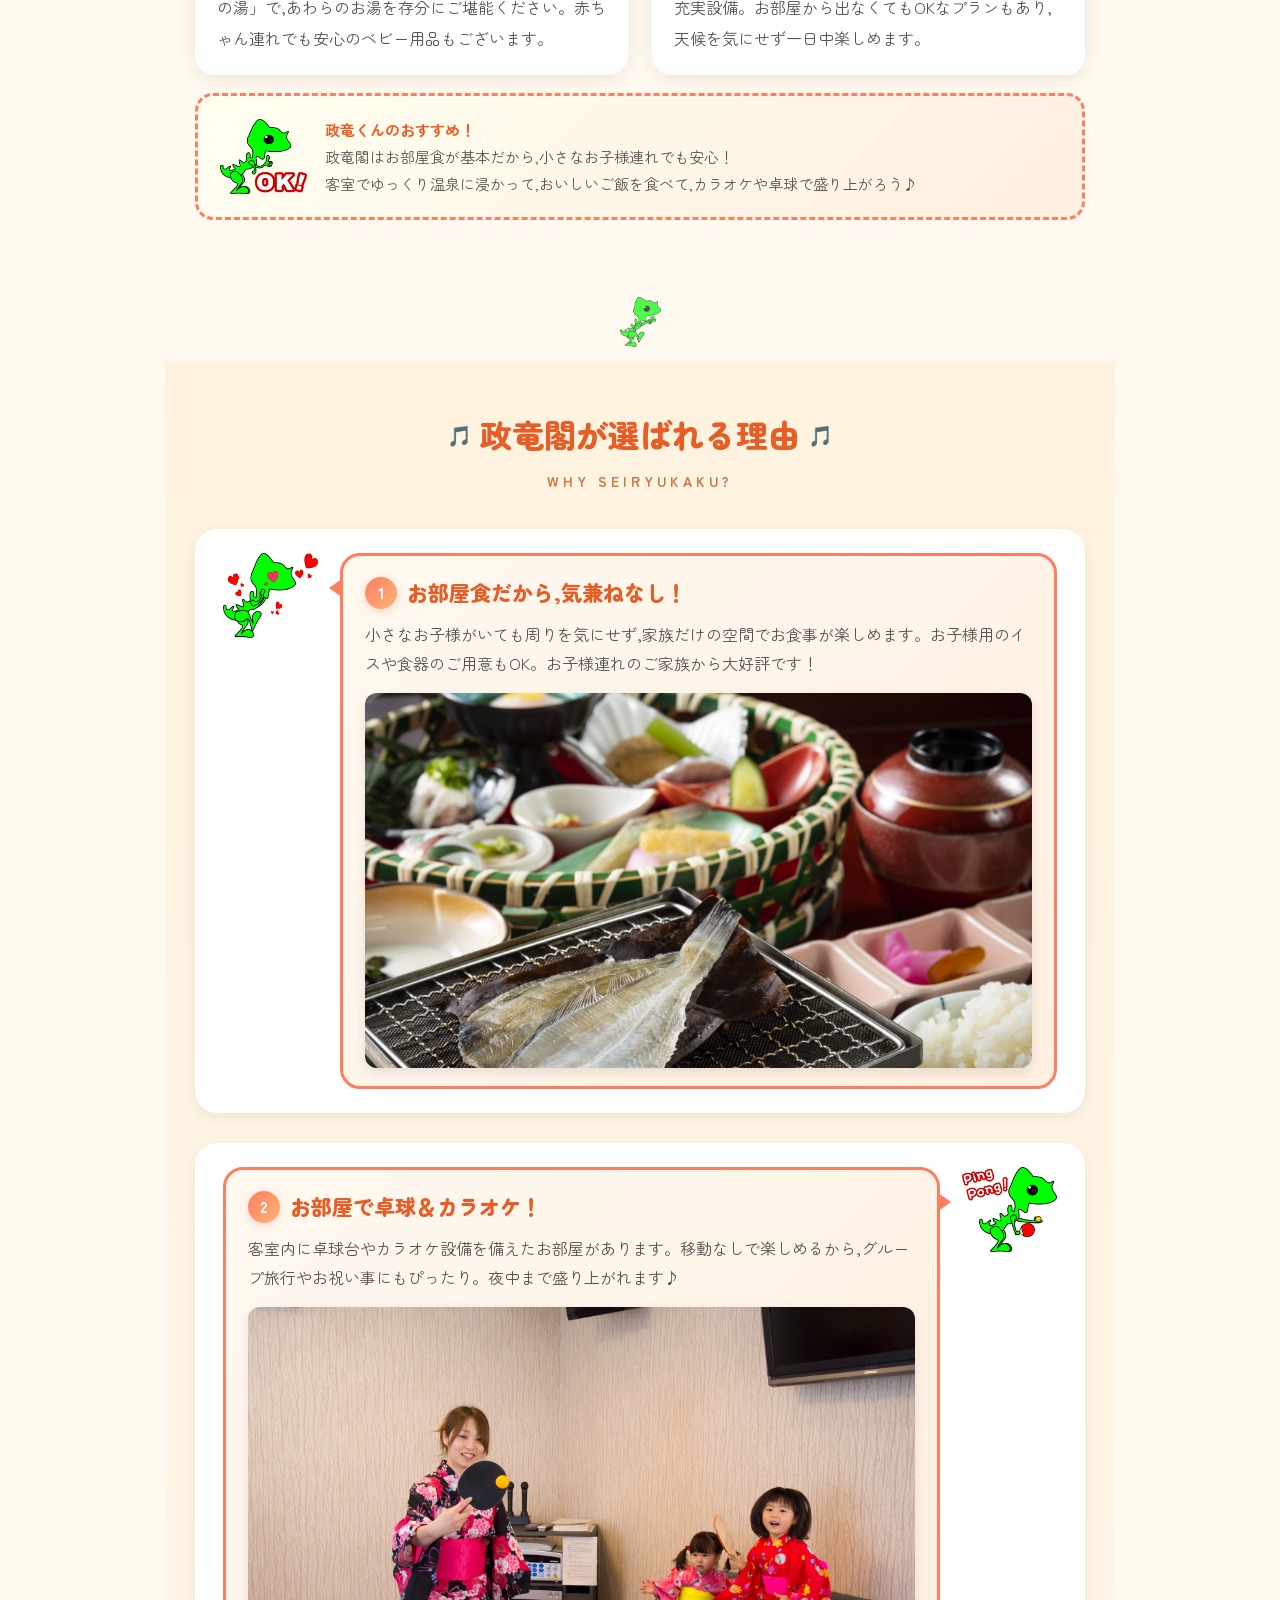
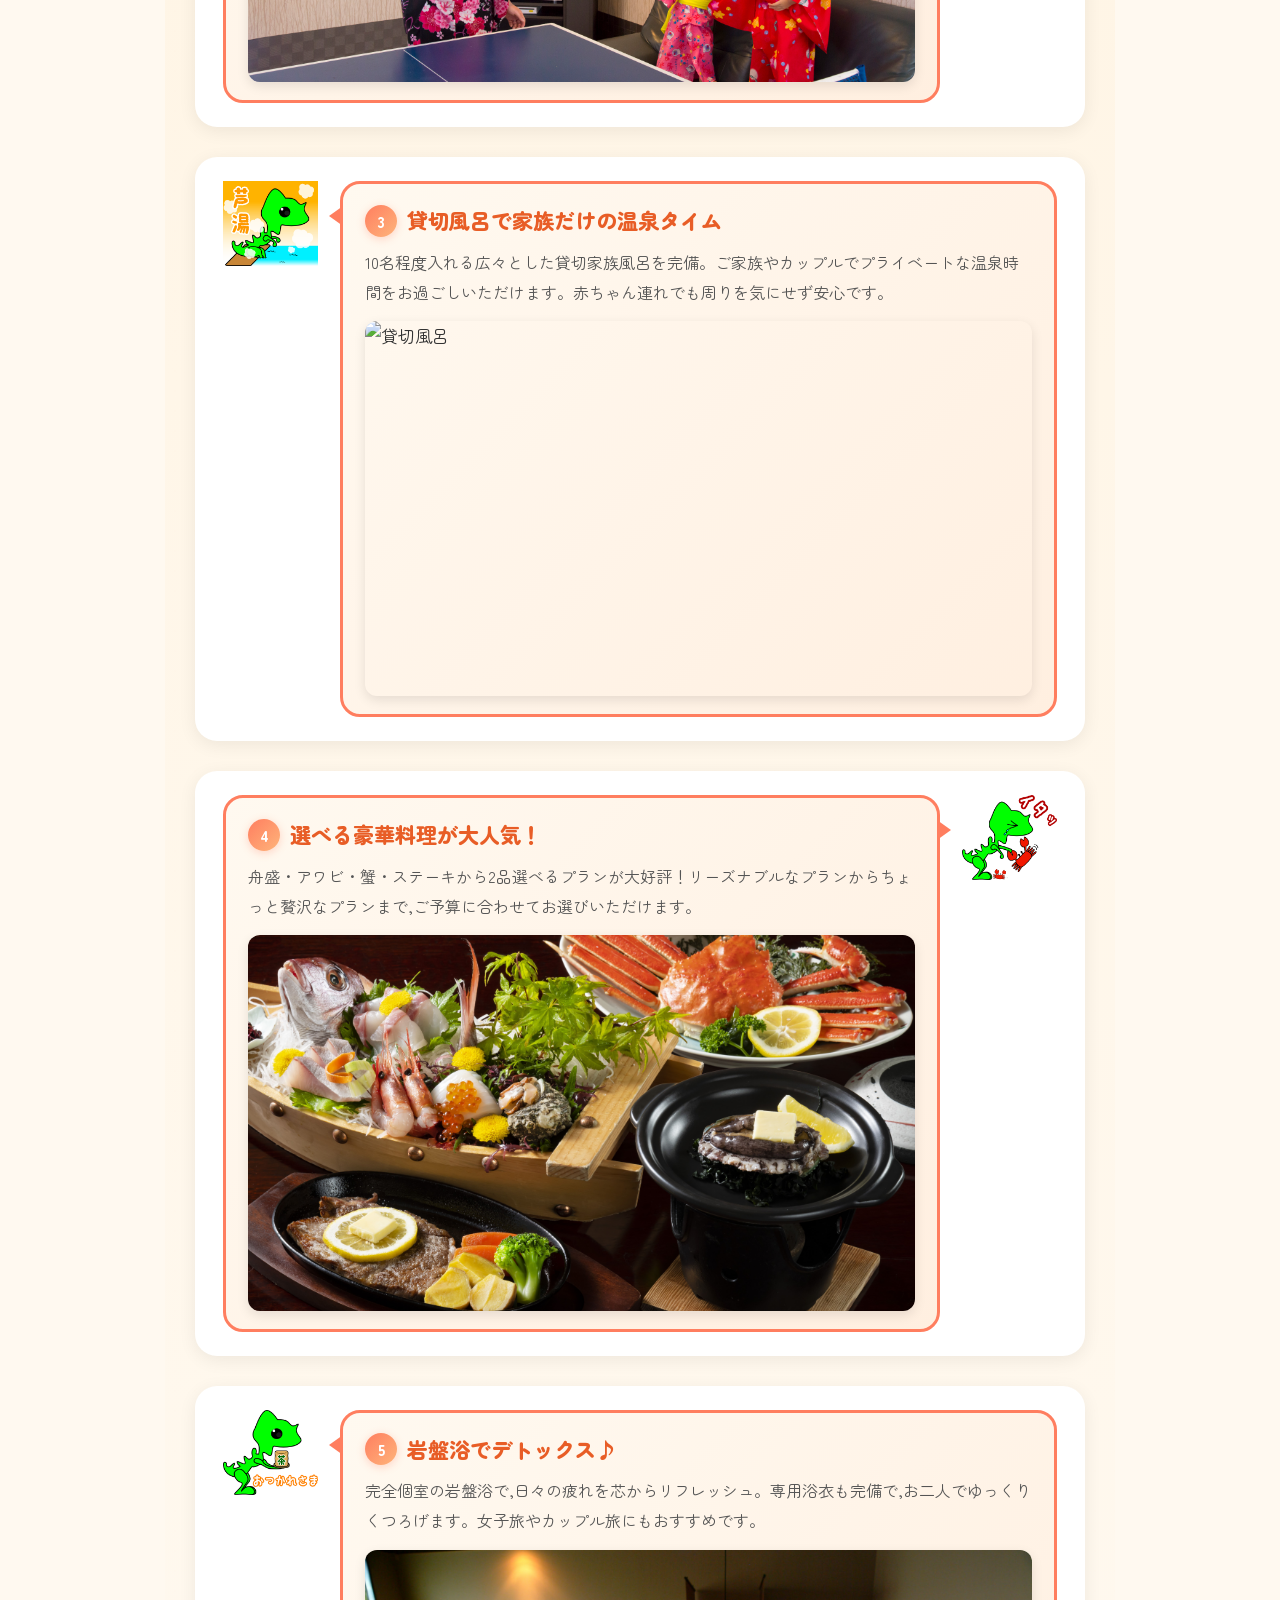
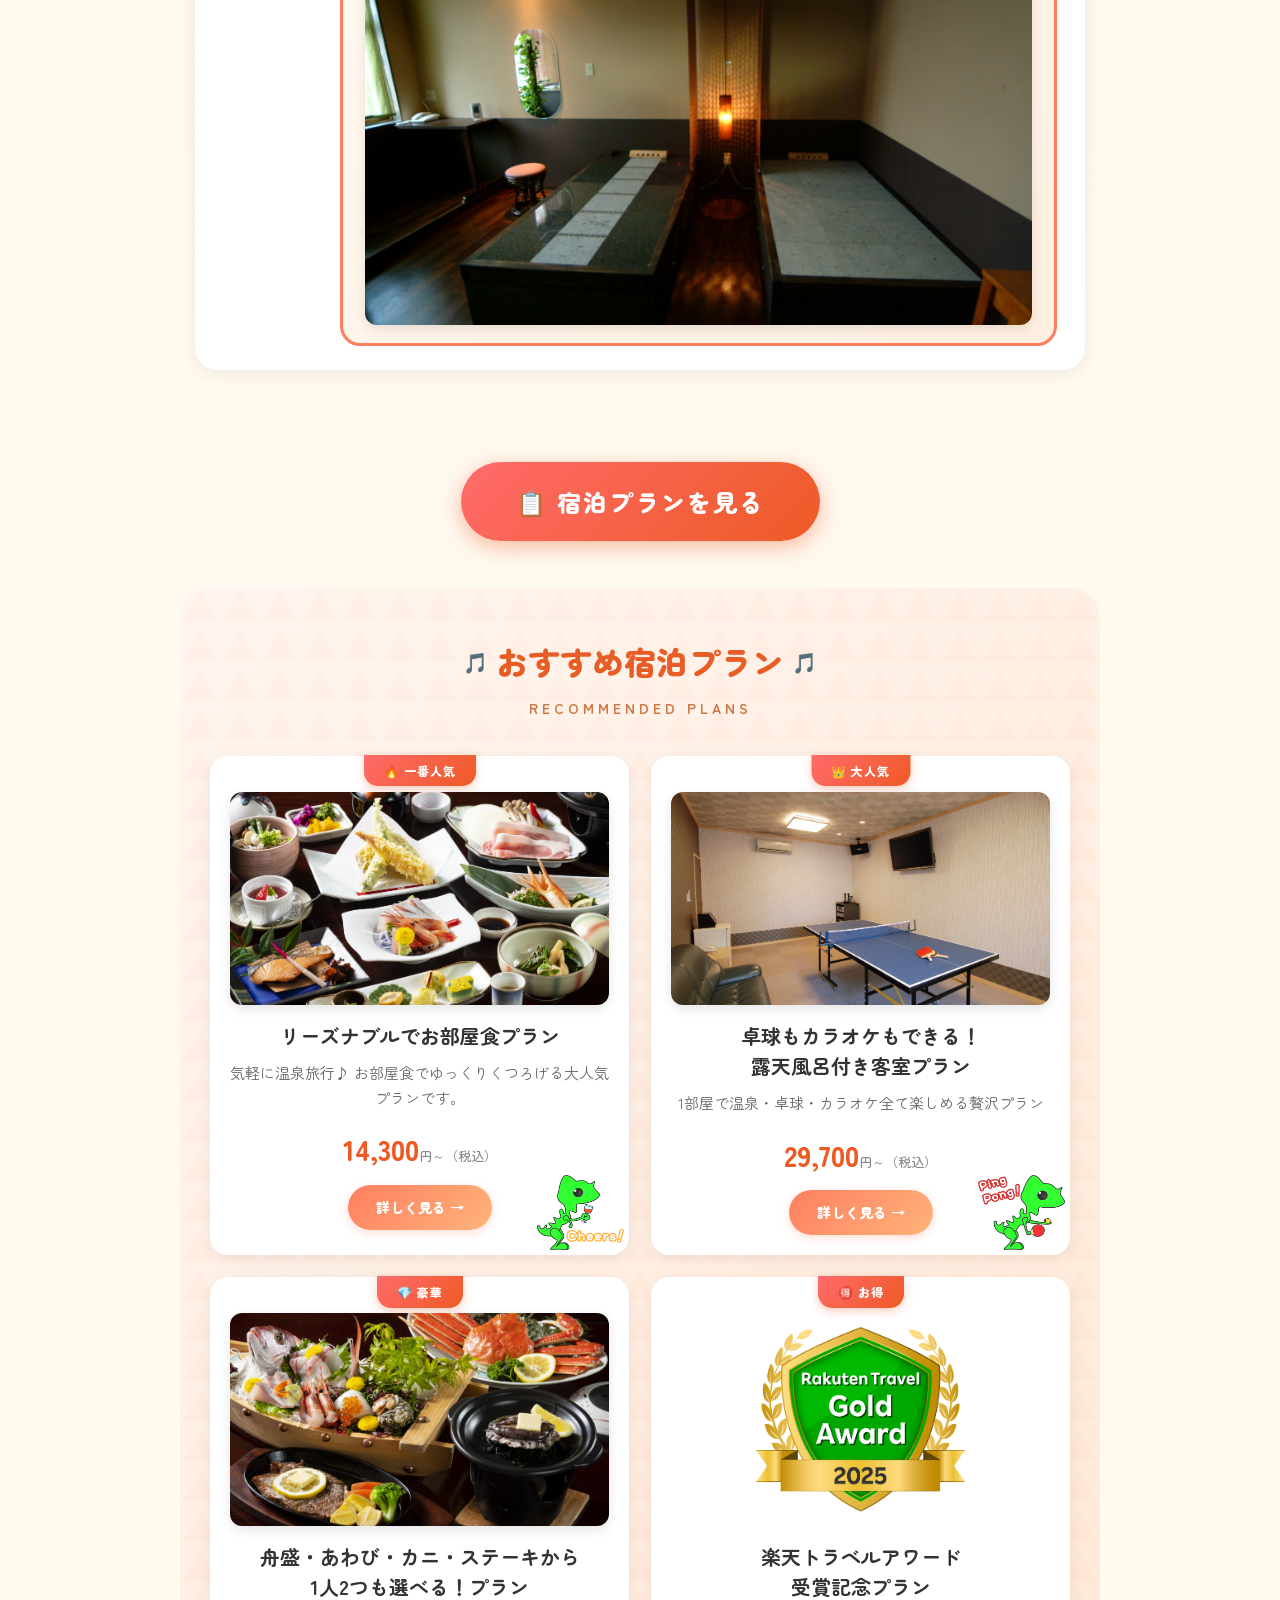
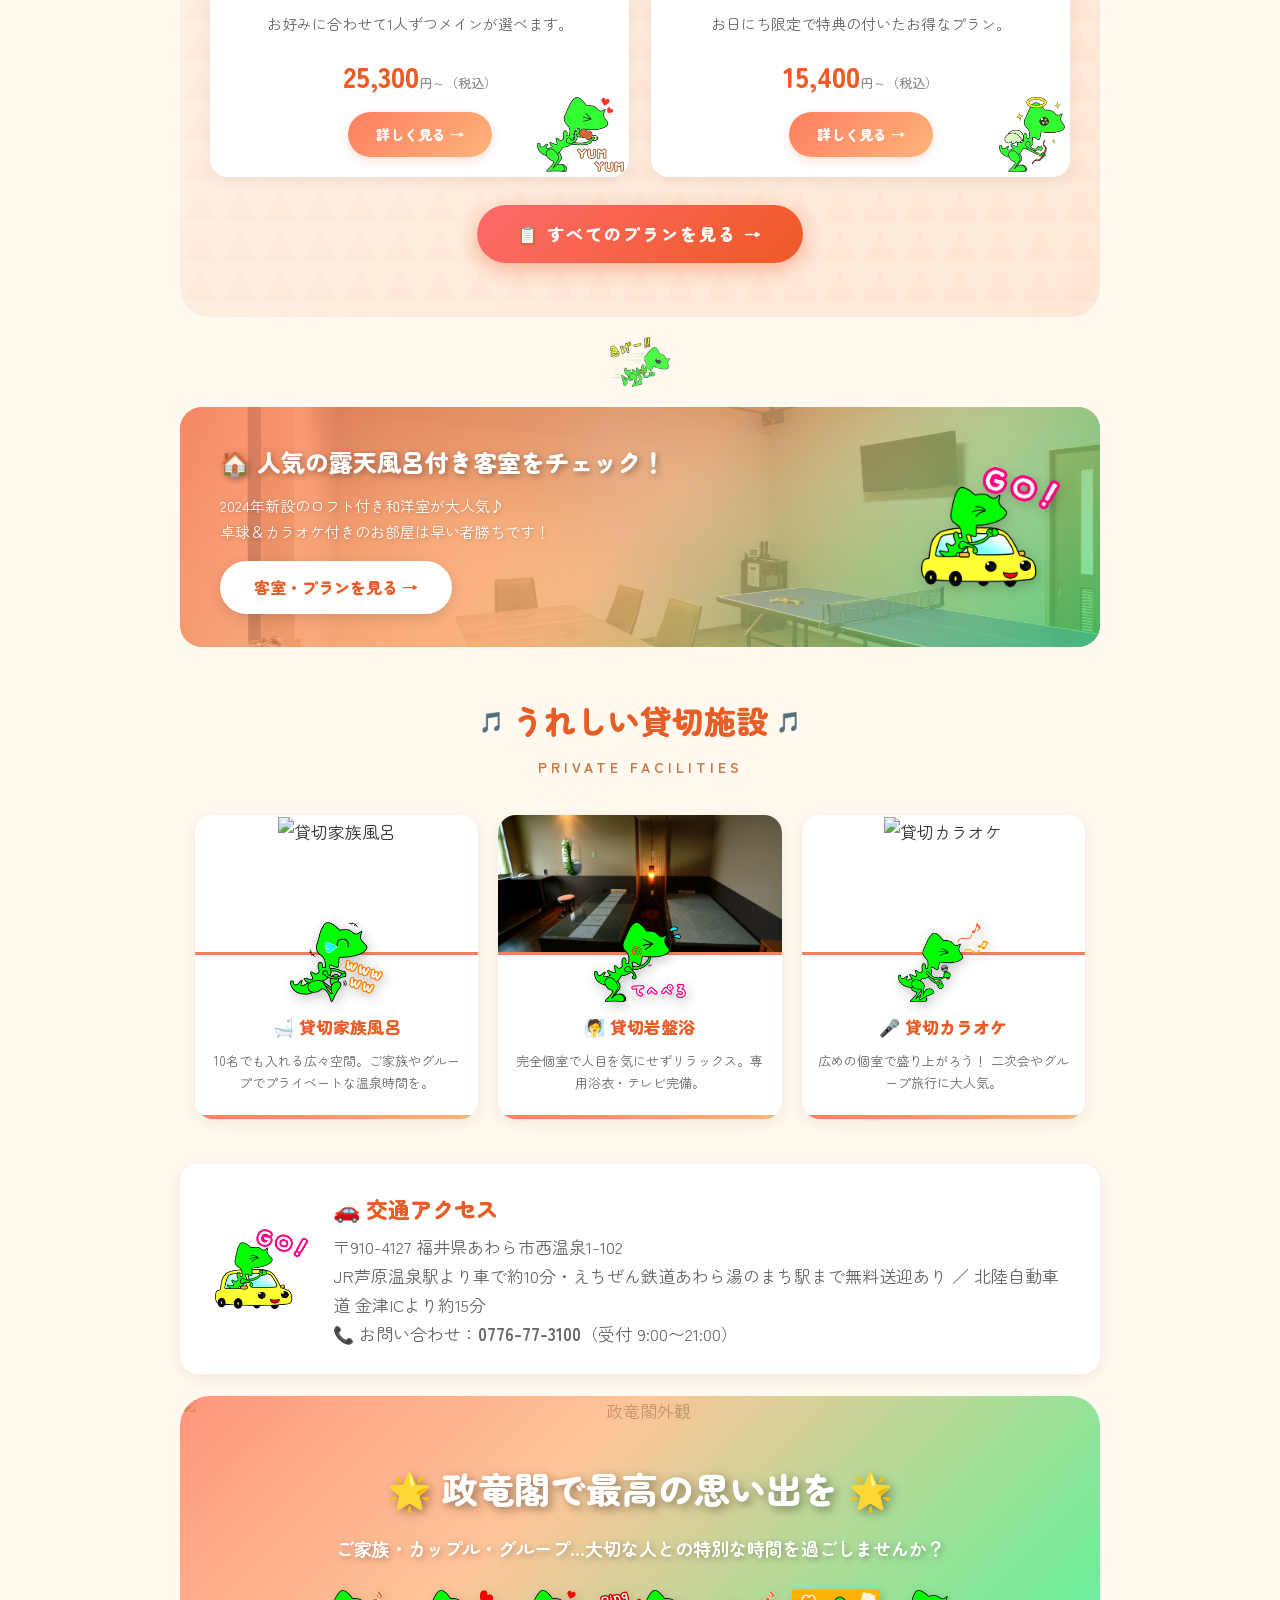
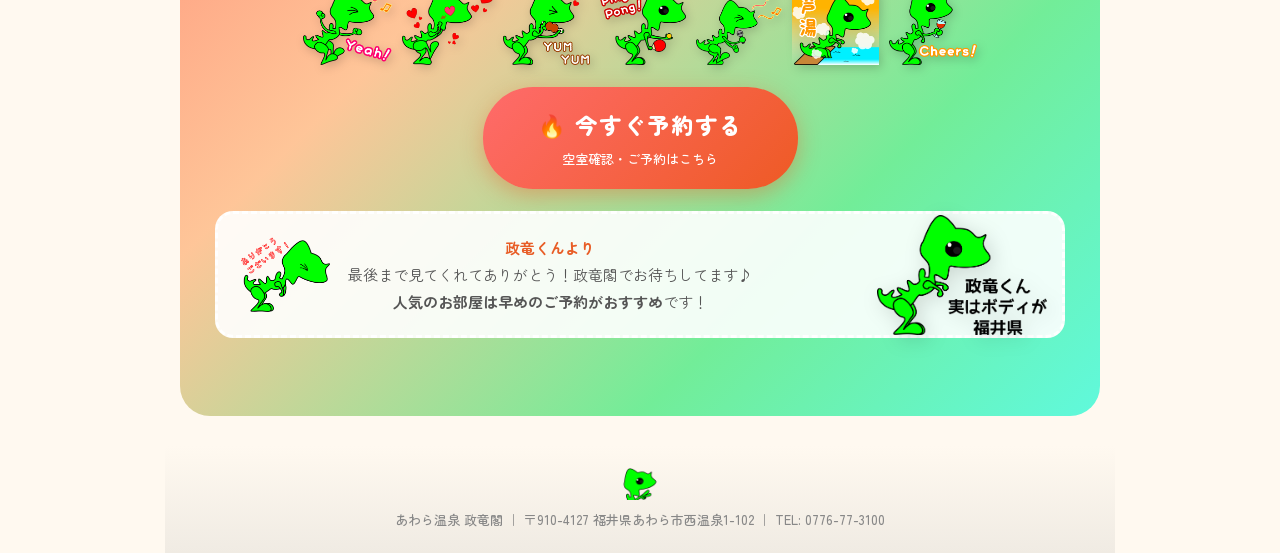
==== commit 8dee8b8c: "TOP画像追加" ====
--- a/index.html
+++ b/index.html
@@ -5,7 +5,7 @@
     <meta charset=UTF-8>
     <meta name=viewport content=width=950>
     <title>あわら温泉 政竜閣｜楽天トラベル</title>
-    <link rel=stylesheet href=https://awara-seiryu.github.io/style.css>
+    <link rel=stylesheet href=style.css>
 </head>
 
 <body>
@@ -34,12 +34,14 @@
                     CHARMS</span></div>
             <div class=charm-grid>
                 <div class=charm-card>
+                    <img src=https://awara-seiryu.github.io/image/舟盛.jpg alt="お料理" class="photo-img">
                     <div class=charm-card-header><img src=https://awara-seiryu.github.io/image/20.png alt=政竜くん（おいしい）>
                         <h3>🍽 自慢のお料理を部屋食で！<br><small style="color:#888;font-size:13px">お部屋食で贅沢なひととき</small></h3>
                     </div>
-                    <p>旬の食材をふんだんに使った會席料理をお部屋でゆっくりお召し上がりいただけます。メイン料理「舟盛・アワビ・蟹・ステーキ」から選べる等、宿泊プランも充実。お子様メニューもご用意しております。</p>
-                </div>
-                <div class=charm-card>
+                    <p>旬の食材をふんだんに使った会席料理をお部屋でゆっくりお召し上がりいただけます。メイン料理「舟盛・アワビ・蟹・ステーキ」から選べる等、宿泊プランも充実。お子様メニューもご用意しております。</p>
+                </div>
+                <div class=charm-card>
+                    <img src=https://awara-seiryu.github.io/image/朱雀-プレイルーム.jpg alt="露天風呂付き客室" class="photo-img">
                     <div class=charm-card-header><img src=https://awara-seiryu.github.io/image/17.png alt=政竜くん（おやすみ）>
                         <h3>🏠 露天風呂付き客室<br><small style="color:#888;font-size:13px">プライベート空間で寛ぎ、楽しむ</small></h3>
                     </div>
@@ -47,12 +49,14 @@
                     </p>
                 </div>
                 <div class=charm-card>
+                    <img src=https://awara-seiryu.github.io/image/呼鳥門露天風呂.jpg alt="あわら温泉" class="photo-img">
                     <div class=charm-card-header><img src=https://awara-seiryu.github.io/image/39.png alt=政竜くん（温泉）>
                         <h3>♨ あわら温泉<br><small style="color:#888;font-size:13px">大巨石風呂＆貸切風呂</small></h3>
                     </div>
                     <p>迫力満点の大巨石風呂「呼鳥門風呂」や趣ある「鶴亀の湯」で,あわらのお湯を存分にご堪能ください。赤ちゃん連れでも安心のベビー用品もございます。</p>
                 </div>
                 <div class=charm-card>
+                    <img src=https://awara-seiryu.github.io/image/カラオケしている.jpg alt="館内で遊べる" class="photo-img">
                     <div class=charm-card-header><img src=https://awara-seiryu.github.io/image/35.png alt=政竜くん（カラオケ）>
                         <h3>🎤 館内で遊べる！<br><small style="color:#888;font-size:13px">卓球・カラオケ・岩盤浴</small></h3>
                     </div>
@@ -77,6 +81,7 @@
                         <div class=point-bubble>
                             <h3><span class=num>1</span> お部屋食だから,気兼ねなし！</h3>
                             <p>小さなお子様がいても周りを気にせず,家族だけの空間でお食事が楽しめます。お子様用のイスや食器のご用意もOK。お子様連れのご家族から大好評です！</p>
+                            <img src=https://awara-seiryu.github.io/image/朝食.jpg alt="お部屋食" class="photo-img">
                         </div>
                     </div>
                 </div>
@@ -86,6 +91,7 @@
                         <div class=point-bubble>
                             <h3><span class=num>2</span> お部屋で卓球＆カラオケ！</h3>
                             <p>客室内に卓球台やカラオケ設備を備えたお部屋があります。移動なしで楽しめるから,グループ旅行やお祝い事にもぴったり。夜中まで盛り上がれます♪</p>
+                            <img src=https://awara-seiryu.github.io/image/卓球.JPG alt="卓球＆カラオケ" class="photo-img">
                         </div>
                     </div>
                 </div>
@@ -94,7 +100,8 @@
                     <div class=point-item-body>
                         <div class=point-bubble>
                             <h3><span class=num>3</span> 貸切風呂で家族だけの温泉タイム</h3>
-                            <p>10名まで入れる広々とした貸切家族風呂を完備。ご家族やカップルでプライベートな温泉時間をお過ごしいただけます。赤ちゃん連れでも周りを気にせず安心です。</p>
+                            <p>10名程度入れる広々とした貸切家族風呂を完備。ご家族やカップルでプライベートな温泉時間をお過ごしいただけます。赤ちゃん連れでも周りを気にせず安心です。</p>
+                            <img src=https://awara-seiryu.github.io/image/貸切風呂.JPG alt="貸切風呂" class="photo-img">
                         </div>
                     </div>
                 </div>
@@ -104,6 +111,7 @@
                         <div class=point-bubble>
                             <h3><span class=num>4</span> 選べる豪華料理が大人気！</h3>
                             <p>舟盛・アワビ・蟹・ステーキから2品選べるプランが大好評！リーズナブルなプランからちょっと贅沢なプランまで,ご予算に合わせてお選びいただけます。</p>
+                            <img src=https://awara-seiryu.github.io/image/4大メイン.jpg alt="選べる豪華料理" class="photo-img">
                         </div>
                     </div>
                 </div>
@@ -113,6 +121,7 @@
                         <div class=point-bubble>
                             <h3><span class=num>5</span> 岩盤浴でデトックス♪</h3>
                             <p>完全個室の岩盤浴で,日々の疲れを芯からリフレッシュ。専用浴衣も完備で,お二人でゆっくりくつろげます。女子旅やカップル旅にもおすすめです。</p>
+                            <img src=https://awara-seiryu.github.io/image/岩盤浴.jpg alt="岩盤浴" class="photo-img">
                         </div>
                     </div>
                 </div>
@@ -127,6 +136,7 @@
                     class=section-subtitle>RECOMMENDED PLANS</span></div>
             <div class=plan-grid>
                 <div class=plan-card><span class=plan-card-label>🔥 一番人気</span>
+                    <img src=https://awara-seiryu.github.io/image/湯の華.jpg alt="リーズナブルプラン" class="photo-img">
                     <h3>リーズナブルでお部屋食プラン</h3>
                     <p class=plan-desc>気軽に温泉旅行♪ お部屋食でゆっくりくつろげる大人気プランです。</p>
                     <p class=price>14,300<small>円～（税込）</small></p><a
@@ -134,13 +144,15 @@
                         src=https://awara-seiryu.github.io/image/21.png alt="" class=plan-card-chara>
                 </div>
                 <div class=plan-card><span class=plan-card-label>👑 大人気</span>
+                    <img src=https://awara-seiryu.github.io/image/羽衣-プレイルーム.jpg alt="露天風呂付き客室プラン" class="photo-img">
                     <h3>卓球もカラオケもできる！<br>露天風呂付き客室プラン</h3>
-                    <p class=plan-desc>1部屋で温泉・卓球・カラオケ全て楽しめる贅沢プラン。</p>
+                    <p class=plan-desc>1部屋で温泉・卓球・カラオケ全て楽しめる贅沢プラン</p>
                     <p class=price>29,700<small>円～（税込）</small></p><a
                         href=https://hotel.travel.rakuten.co.jp/PLAN/27722/3148498 class="plan-btn mt10">詳しく見る →</a><img
                         src=https://awara-seiryu.github.io/image/37.png alt="" class=plan-card-chara>
                 </div>
                 <div class=plan-card><span class=plan-card-label>💎 豪華</span>
+                    <img src=https://awara-seiryu.github.io/image/4大メイン.jpg alt="選べる豪華プラン" class="photo-img">
                     <h3>舟盛・あわび・カニ・ステーキから<br>1人2つも選べる！プラン</h3>
                     <p class=plan-desc>お好みに合わせて1人ずつメインが選べます。</p>
                     <p class=price>25,300<small>円～（税込）</small></p><a
@@ -148,6 +160,8 @@
                         src=https://awara-seiryu.github.io/image/20.png alt="" class=plan-card-chara>
                 </div>
                 <div class=plan-card><span class=plan-card-label>🉐 お得</span>
+                    <img src=https://awara-seiryu.github.io/image/gold_2025.png alt="楽天トラベルアワード"
+                        class="photo-img photo-contain">
                     <h3>楽天トラベルアワード<br>受賞記念プラン</h3>
                     <p class=plan-desc>お日にち限定で特典の付いたお得なプラン。</p>
                     <p class=price>15,400<small>円～（税込）</small></p><a
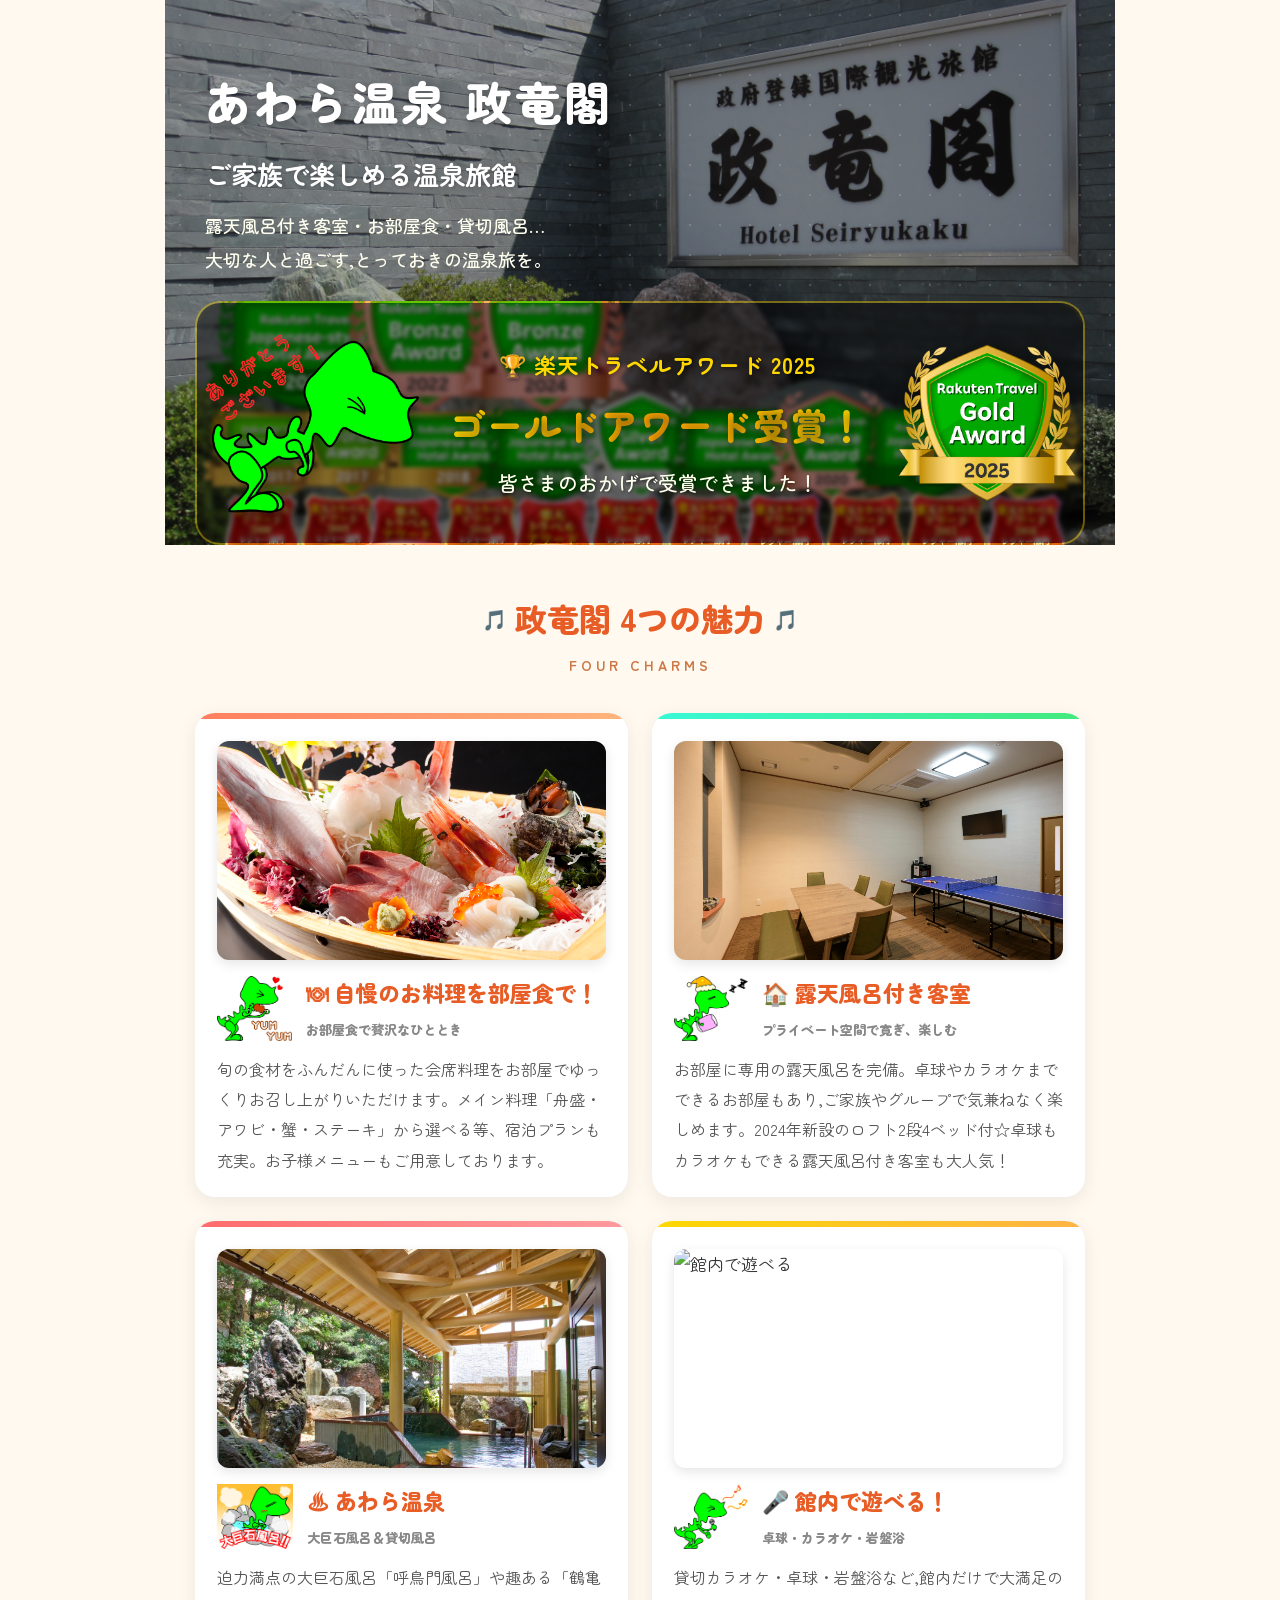
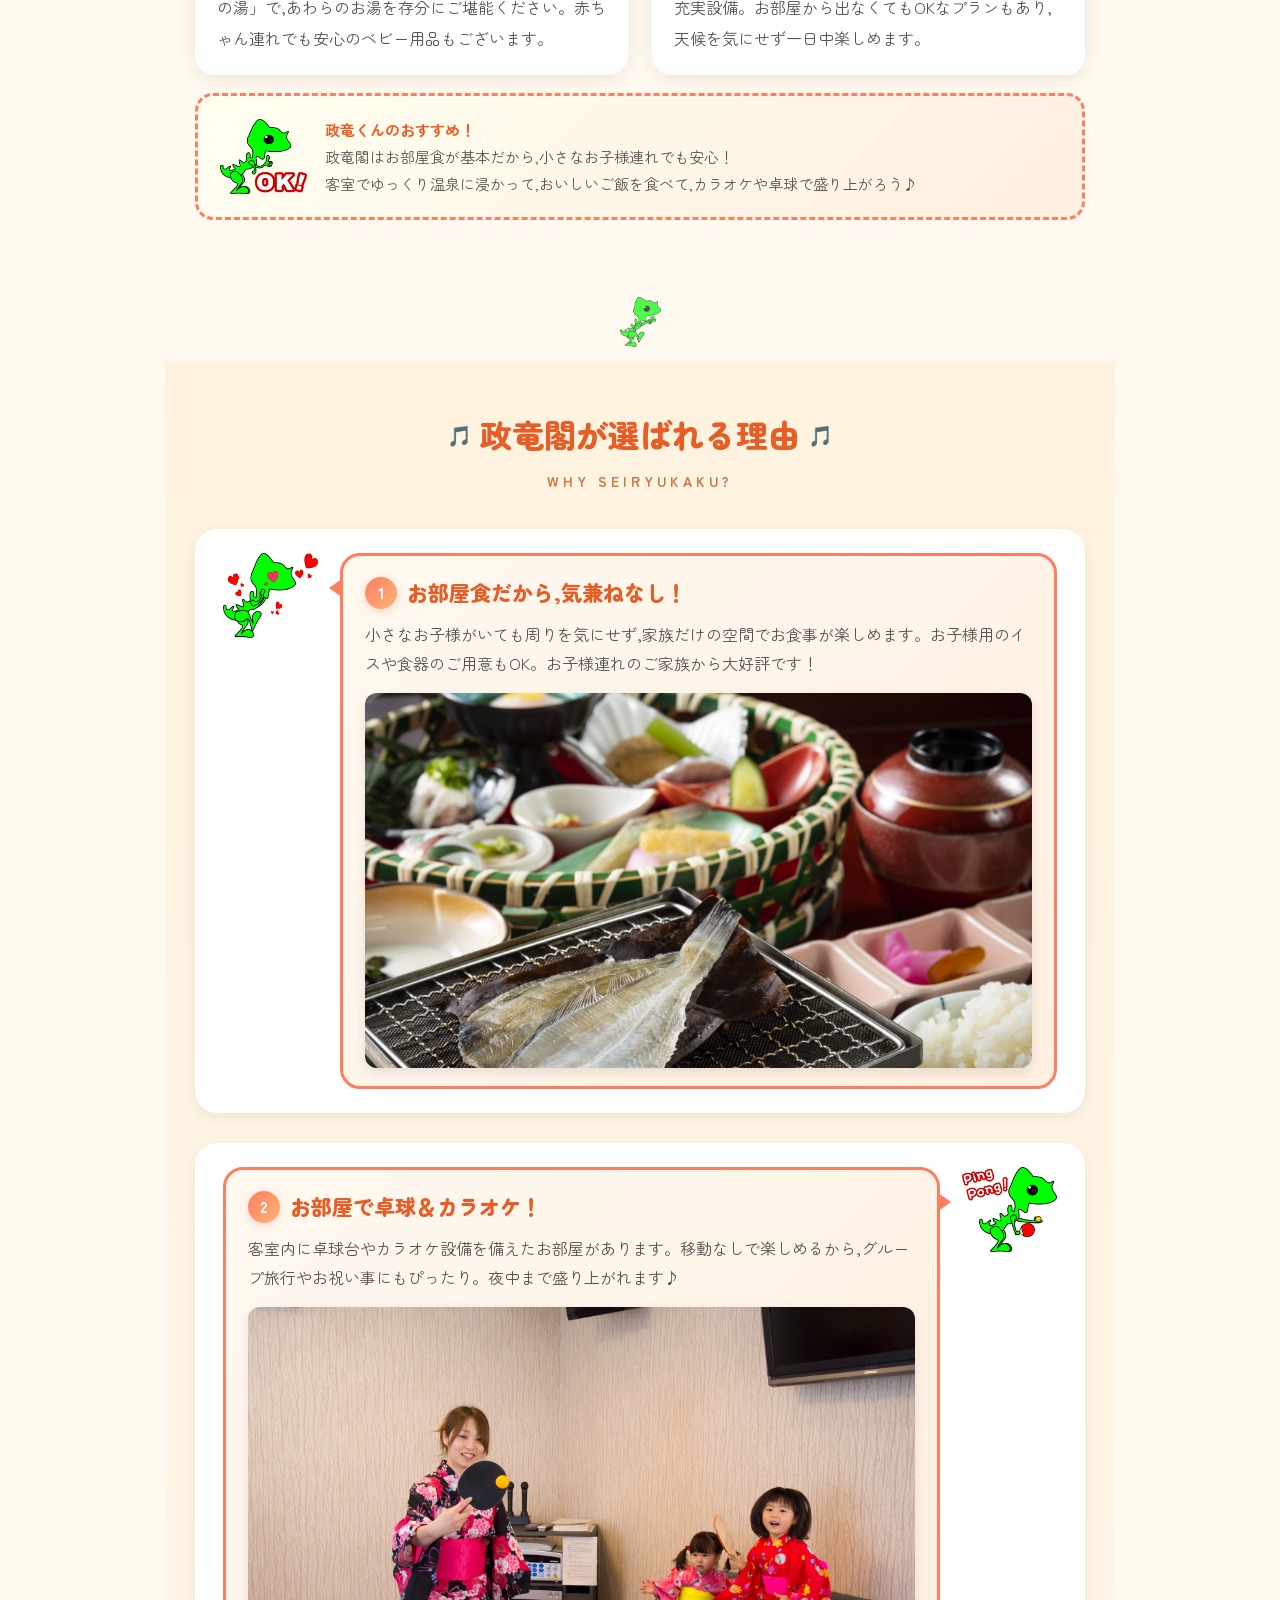
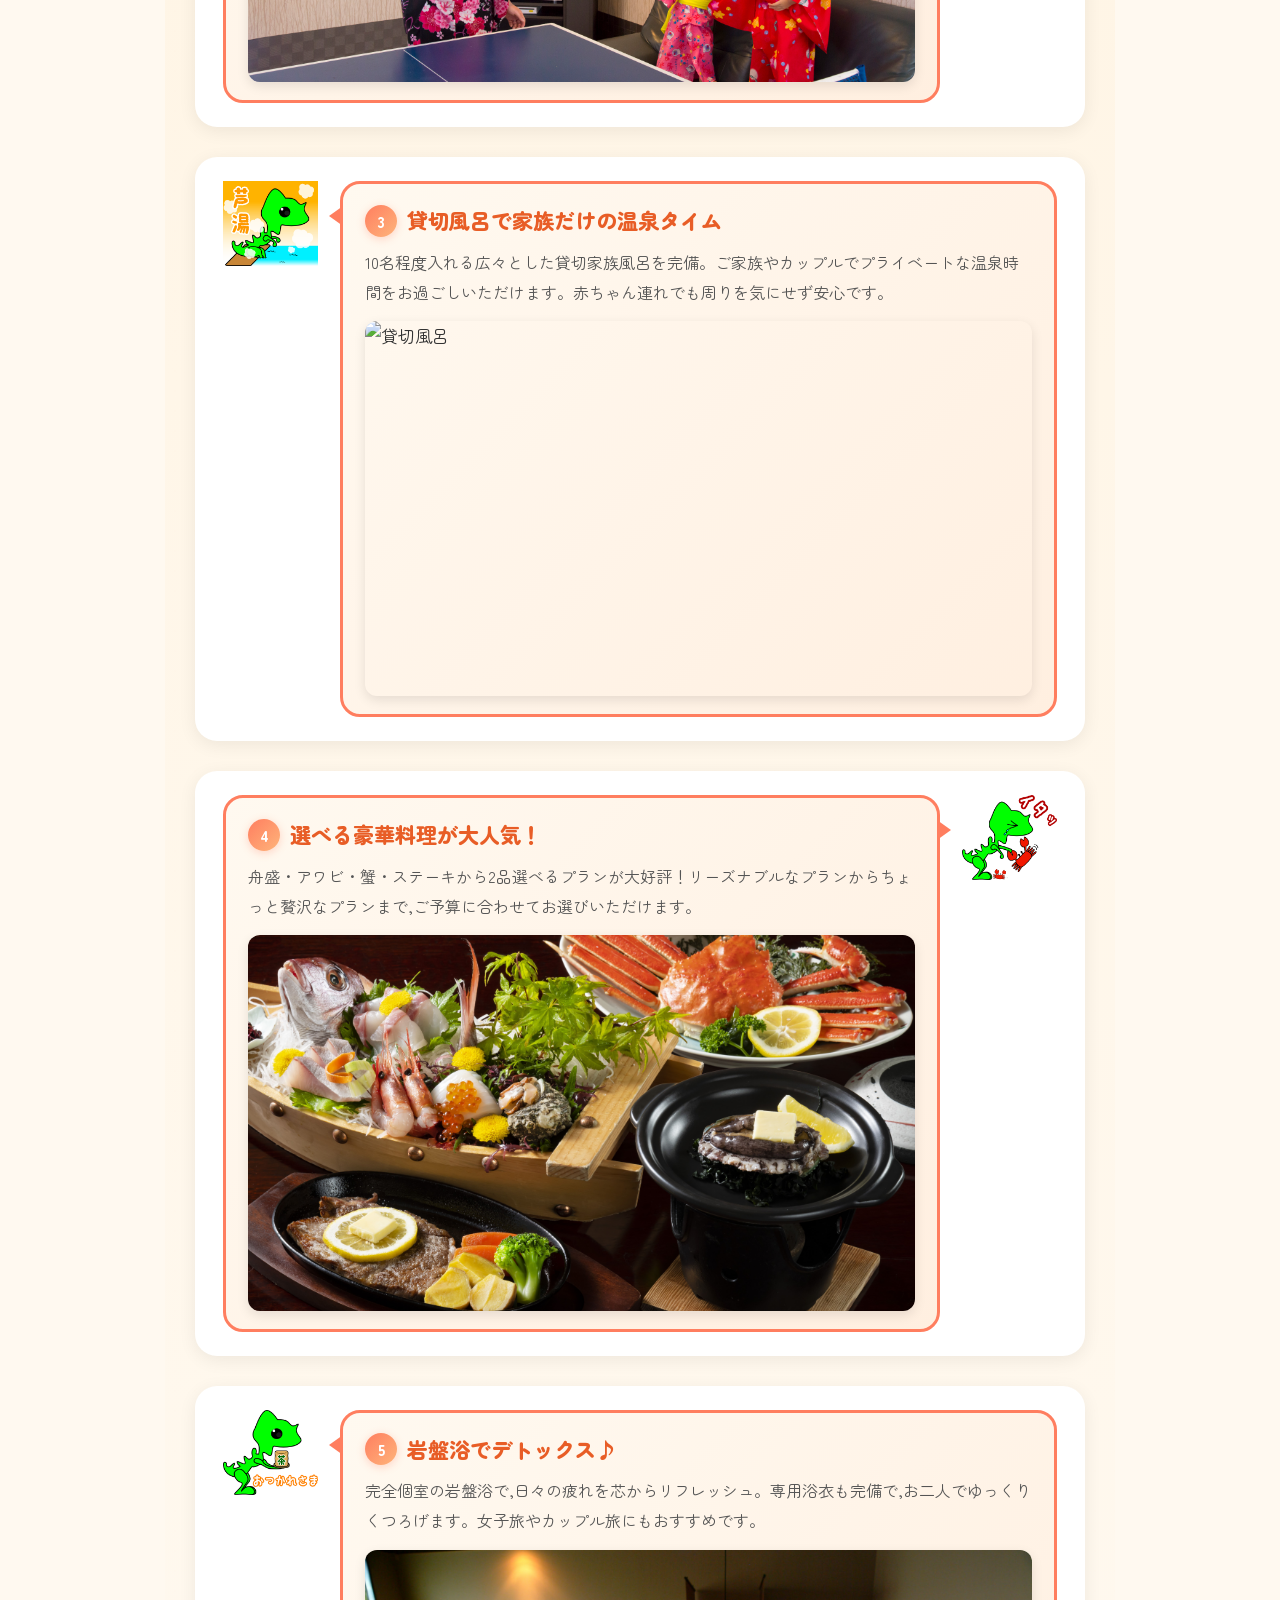
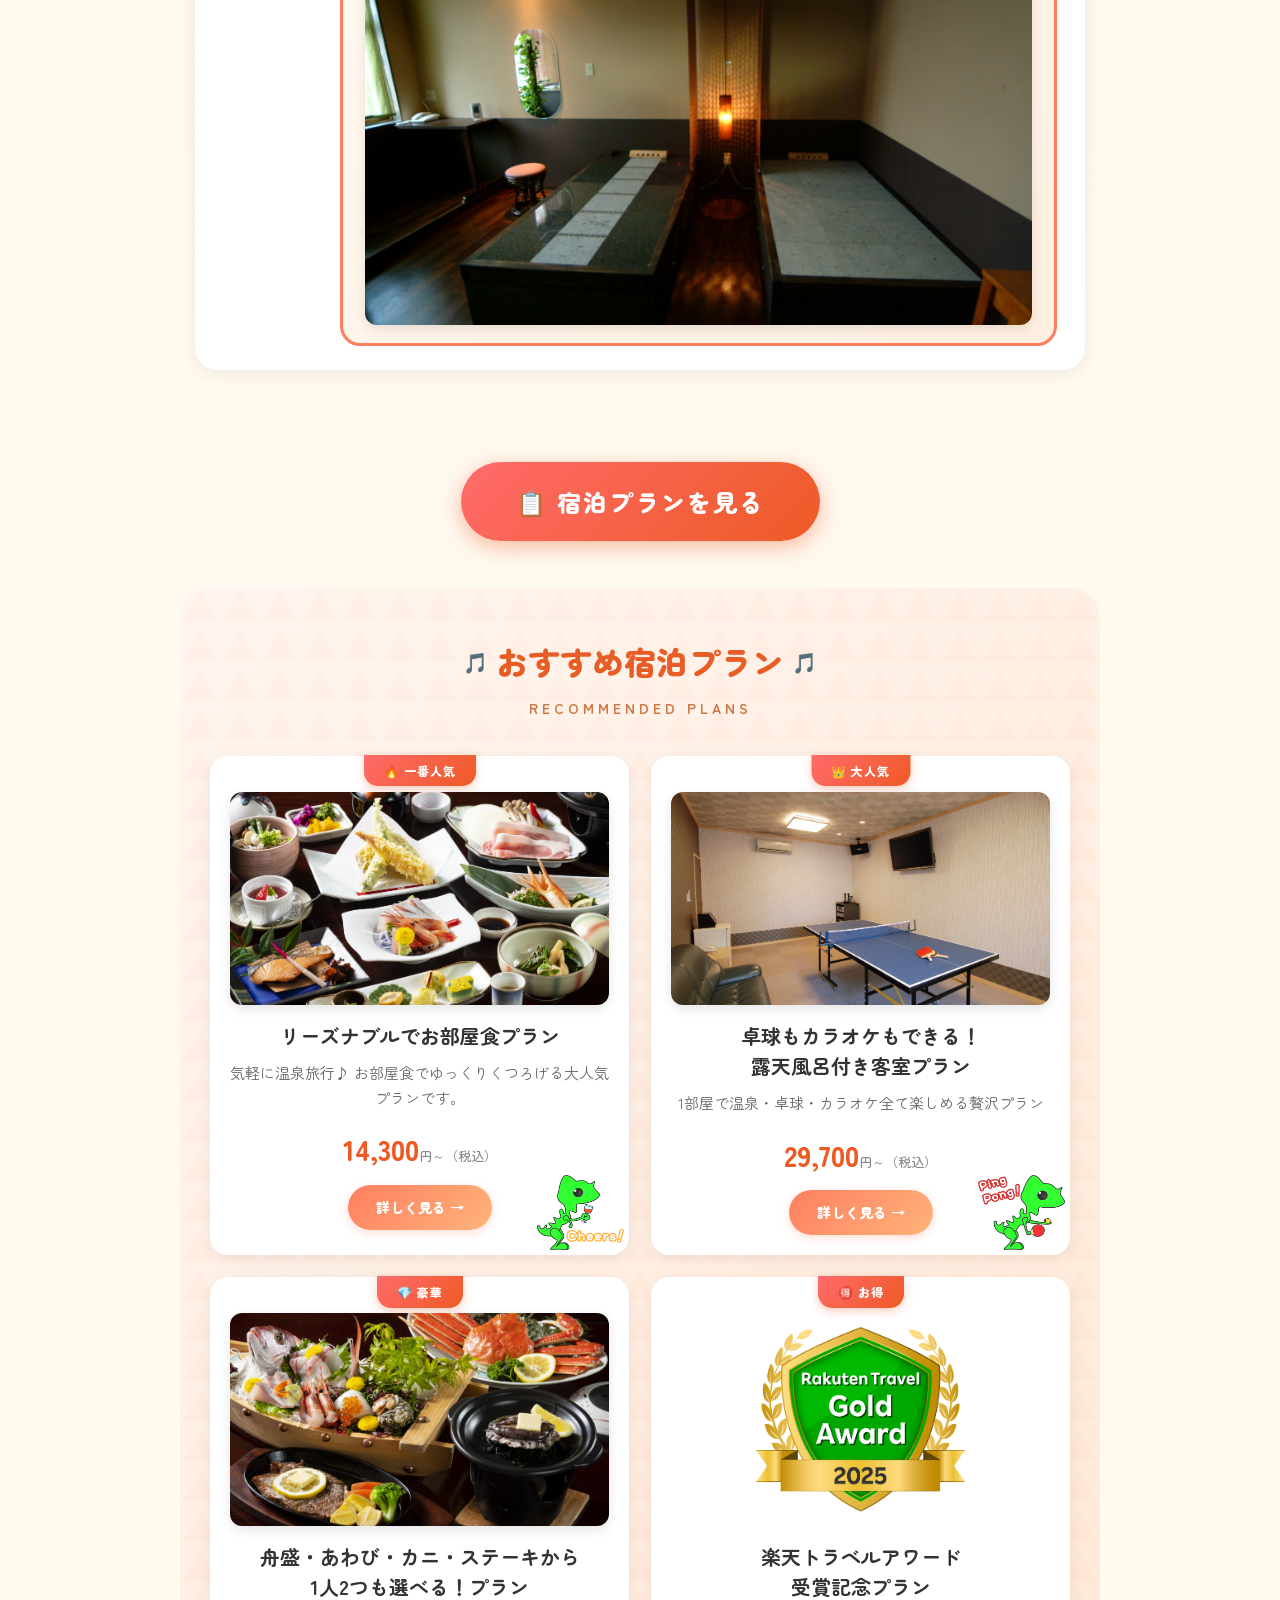
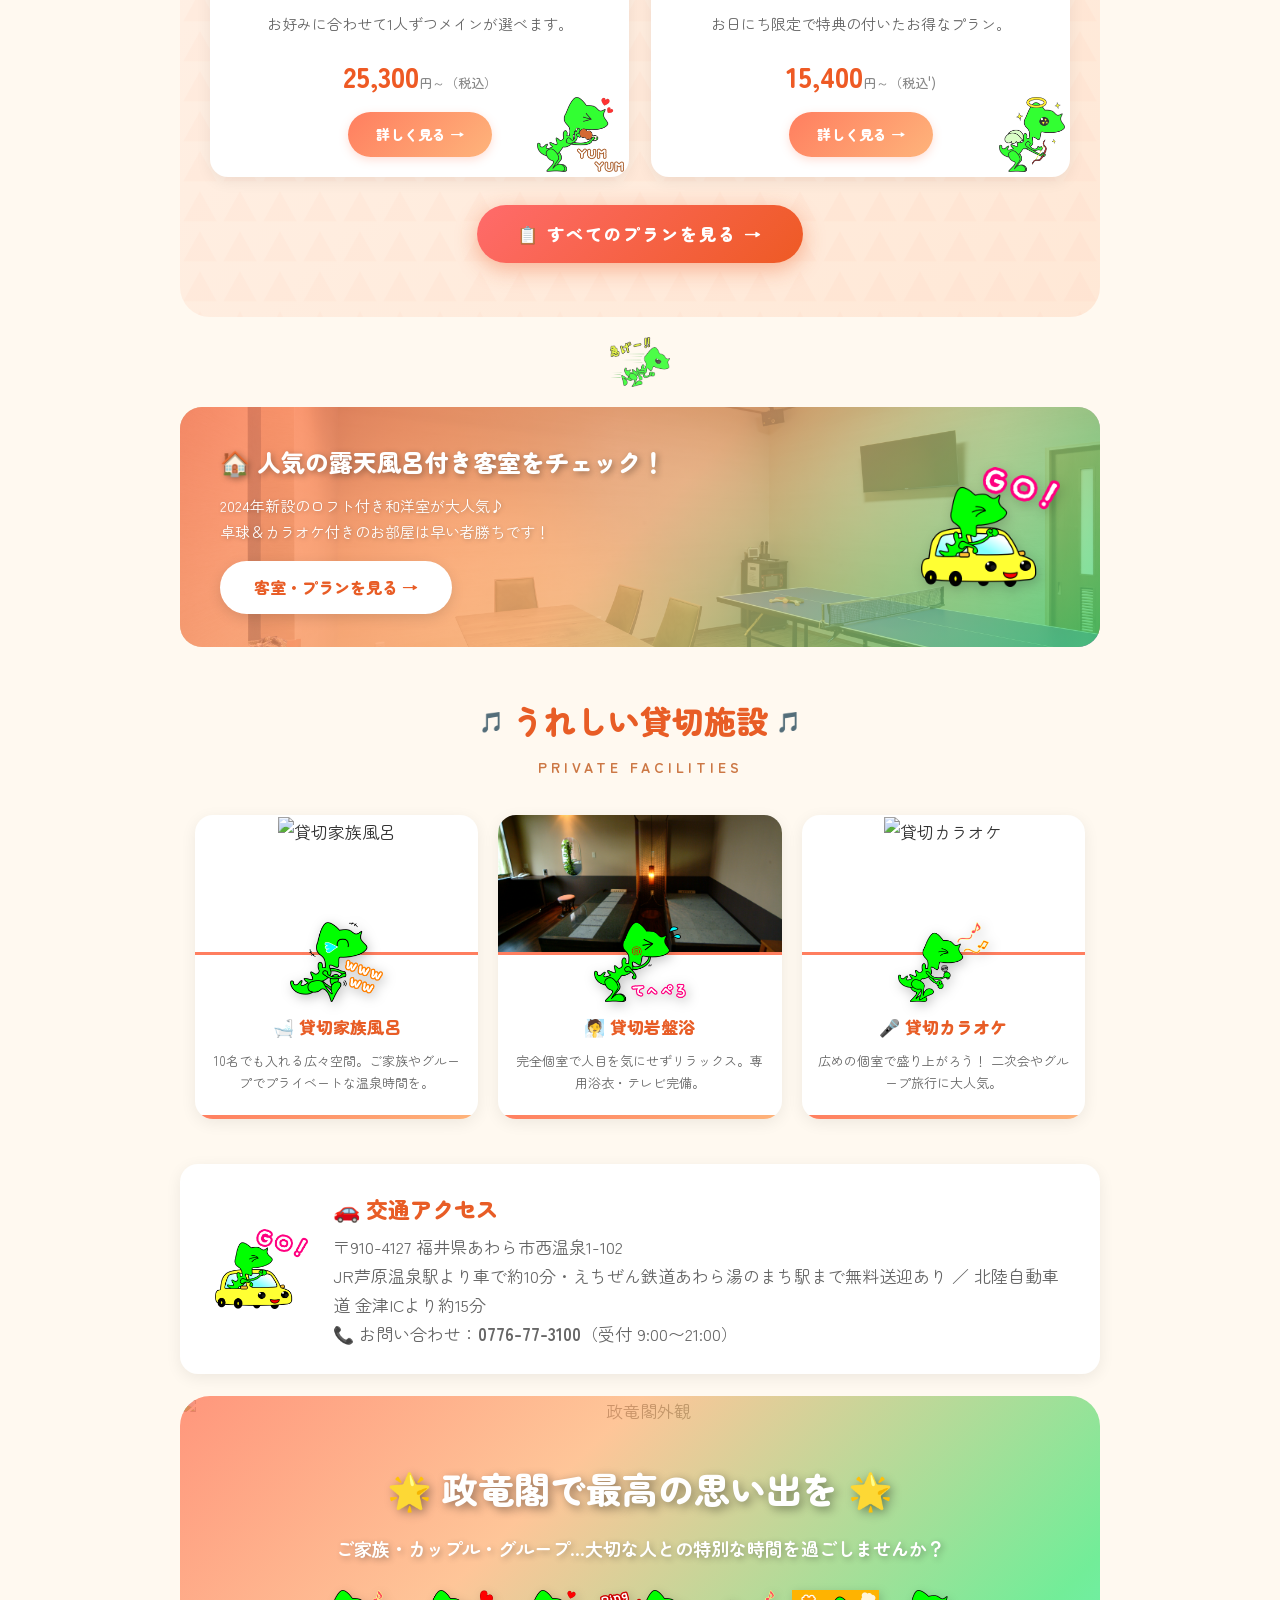
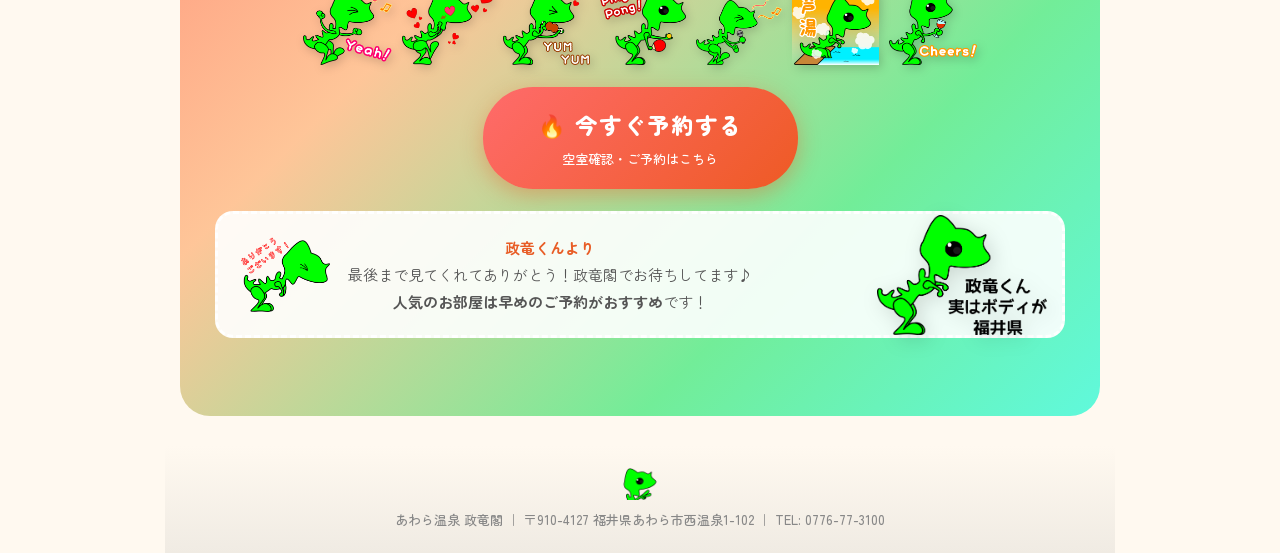
==== commit 82ff4e31: "楽天トラベル仕様TOP画像あり" ====
--- a/index.html
+++ b/index.html
@@ -1,248 +1,248 @@
 <!DOCTYPE html>
 <html lang=ja>
-
 <head>
-    <meta charset=UTF-8>
-    <meta name=viewport content=width=950>
-    <title>あわら温泉 政竜閣｜楽天トラベル</title>
-    <link rel=stylesheet href=style.css>
+<meta charset=UTF-8>
+<meta name=viewport content=width=950>
+<title>あわら温泉 政竜閣｜楽天トラベル</title>
+<link rel=stylesheet href=https://awara-seiryu.github.io/style.css>
 </head>
-
 <body>
-    <div class=wrapper>
-        <div class=hero
-            style="background-image:linear-gradient(rgba(0,0,0,0.3),rgba(0,0,0,0.3)),url('https://awara-seiryu.github.io/image/玄関文字.JPG');background-size:cover;background-position:center;color:#fff">
-            <div class=hero-inner>
-                <h1>あわら温泉 政竜閣</h1>
-                <p class=hero-sub>ご家族で楽しめる温泉旅館</p>
-                <p class=hero-catch>露天風呂付き客室・お部屋食・貸切風呂…<br>大切な人と過ごす,とっておきの温泉旅を。</p>
-                <div class=hero-award><a href=https://travel.rakuten.co.jp/award/ target=_blank class=hero-award-link>
-                        <div class=hero-award-content><img src=https://awara-seiryu.github.io/image/03.png alt=政竜くん
-                                class=hero-award-chara>
-                            <div class=hero-award-text>
-                                <p class=hero-award-label>🏆 楽天トラベルアワード 2025</p>
-                                <p class=hero-award-main>ゴールドアワード受賞！</p>
-                                <p class=hero-award-sub>皆さまのおかげで受賞できました！</p>
-                            </div><img src=https://awara-seiryu.github.io/image/gold_2025.png alt=ゴールドアワード2025
-                                class=hero-award-gold-img>
-                        </div>
-                    </a></div>
-            </div>
-        </div>
-        <div class=section>
-            <div class=section-title-wrap><span class=section-title>政竜閣 4つの魅力</span><span class=section-subtitle>FOUR
-                    CHARMS</span></div>
-            <div class=charm-grid>
-                <div class=charm-card>
-                    <img src=https://awara-seiryu.github.io/image/舟盛.jpg alt="お料理" class="photo-img">
-                    <div class=charm-card-header><img src=https://awara-seiryu.github.io/image/20.png alt=政竜くん（おいしい）>
-                        <h3>🍽 自慢のお料理を部屋食で！<br><small style="color:#888;font-size:13px">お部屋食で贅沢なひととき</small></h3>
-                    </div>
-                    <p>旬の食材をふんだんに使った会席料理をお部屋でゆっくりお召し上がりいただけます。メイン料理「舟盛・アワビ・蟹・ステーキ」から選べる等、宿泊プランも充実。お子様メニューもご用意しております。</p>
-                </div>
-                <div class=charm-card>
-                    <img src=https://awara-seiryu.github.io/image/朱雀-プレイルーム.jpg alt="露天風呂付き客室" class="photo-img">
-                    <div class=charm-card-header><img src=https://awara-seiryu.github.io/image/17.png alt=政竜くん（おやすみ）>
-                        <h3>🏠 露天風呂付き客室<br><small style="color:#888;font-size:13px">プライベート空間で寛ぎ、楽しむ</small></h3>
-                    </div>
-                    <p>お部屋に専用の露天風呂を完備。卓球やカラオケまでできるお部屋もあり,ご家族やグループで気兼ねなく楽しめます。2024年新設のロフト2段4ベッド付☆卓球もカラオケもできる露天風呂付き客室も大人気！
-                    </p>
-                </div>
-                <div class=charm-card>
-                    <img src=https://awara-seiryu.github.io/image/呼鳥門露天風呂.jpg alt="あわら温泉" class="photo-img">
-                    <div class=charm-card-header><img src=https://awara-seiryu.github.io/image/39.png alt=政竜くん（温泉）>
-                        <h3>♨ あわら温泉<br><small style="color:#888;font-size:13px">大巨石風呂＆貸切風呂</small></h3>
-                    </div>
-                    <p>迫力満点の大巨石風呂「呼鳥門風呂」や趣ある「鶴亀の湯」で,あわらのお湯を存分にご堪能ください。赤ちゃん連れでも安心のベビー用品もございます。</p>
-                </div>
-                <div class=charm-card>
-                    <img src=https://awara-seiryu.github.io/image/カラオケしている.jpg alt="館内で遊べる" class="photo-img">
-                    <div class=charm-card-header><img src=https://awara-seiryu.github.io/image/35.png alt=政竜くん（カラオケ）>
-                        <h3>🎤 館内で遊べる！<br><small style="color:#888;font-size:13px">卓球・カラオケ・岩盤浴</small></h3>
-                    </div>
-                    <p>貸切カラオケ・卓球・岩盤浴など,館内だけで大満足の充実設備。お部屋から出なくてもOKなプランもあり,天候を気にせず一日中楽しめます。</p>
-                </div>
-            </div>
-            <div class="guide-block mt20"><img src=https://awara-seiryu.github.io/image/18.png alt=政竜くん（OK）>
-                <p><strong
-                        class=text-green>政竜くんのおすすめ！</strong><br>政竜閣はお部屋食が基本だから,小さなお子様連れでも安心！<br>客室でゆっくり温泉に浸かって,おいしいご飯を食べて,カラオケや卓球で盛り上がろう♪
-                </p>
-            </div>
-        </div>
-        <div class=divider><img src=https://awara-seiryu.github.io/image/02.png alt=政竜くん></div>
-        <div class="section point-section">
-            <div class=section-title-wrap><span class=section-title>政竜閣が選ばれる理由</span><span class=section-subtitle>WHY
-                    SEIRYUKAKU?</span></div>
-            <div class=point-list>
-                <div class=point-item>
-                    <div class=point-item-chara><img src=https://awara-seiryu.github.io/image/16.png alt=政竜くん（ハート）>
-                    </div>
-                    <div class=point-item-body>
-                        <div class=point-bubble>
-                            <h3><span class=num>1</span> お部屋食だから,気兼ねなし！</h3>
-                            <p>小さなお子様がいても周りを気にせず,家族だけの空間でお食事が楽しめます。お子様用のイスや食器のご用意もOK。お子様連れのご家族から大好評です！</p>
-                            <img src=https://awara-seiryu.github.io/image/朝食.jpg alt="お部屋食" class="photo-img">
-                        </div>
-                    </div>
-                </div>
-                <div class=point-item>
-                    <div class=point-item-chara><img src=https://awara-seiryu.github.io/image/37.png alt=政竜くん（卓球）></div>
-                    <div class=point-item-body>
-                        <div class=point-bubble>
-                            <h3><span class=num>2</span> お部屋で卓球＆カラオケ！</h3>
-                            <p>客室内に卓球台やカラオケ設備を備えたお部屋があります。移動なしで楽しめるから,グループ旅行やお祝い事にもぴったり。夜中まで盛り上がれます♪</p>
-                            <img src=https://awara-seiryu.github.io/image/卓球.JPG alt="卓球＆カラオケ" class="photo-img">
-                        </div>
-                    </div>
-                </div>
-                <div class=point-item>
-                    <div class=point-item-chara><img src=https://awara-seiryu.github.io/image/40.png alt=政竜くん（温泉）></div>
-                    <div class=point-item-body>
-                        <div class=point-bubble>
-                            <h3><span class=num>3</span> 貸切風呂で家族だけの温泉タイム</h3>
-                            <p>10名程度入れる広々とした貸切家族風呂を完備。ご家族やカップルでプライベートな温泉時間をお過ごしいただけます。赤ちゃん連れでも周りを気にせず安心です。</p>
-                            <img src=https://awara-seiryu.github.io/image/貸切風呂.JPG alt="貸切風呂" class="photo-img">
-                        </div>
-                    </div>
-                </div>
-                <div class=point-item>
-                    <div class=point-item-chara><img src=https://awara-seiryu.github.io/image/30.png alt=政竜くん（カニ）></div>
-                    <div class=point-item-body>
-                        <div class=point-bubble>
-                            <h3><span class=num>4</span> 選べる豪華料理が大人気！</h3>
-                            <p>舟盛・アワビ・蟹・ステーキから2品選べるプランが大好評！リーズナブルなプランからちょっと贅沢なプランまで,ご予算に合わせてお選びいただけます。</p>
-                            <img src=https://awara-seiryu.github.io/image/4大メイン.jpg alt="選べる豪華料理" class="photo-img">
-                        </div>
-                    </div>
-                </div>
-                <div class=point-item>
-                    <div class=point-item-chara><img src=https://awara-seiryu.github.io/image/11.png alt=政竜くん（お茶）></div>
-                    <div class=point-item-body>
-                        <div class=point-bubble>
-                            <h3><span class=num>5</span> 岩盤浴でデトックス♪</h3>
-                            <p>完全個室の岩盤浴で,日々の疲れを芯からリフレッシュ。専用浴衣も完備で,お二人でゆっくりくつろげます。女子旅やカップル旅にもおすすめです。</p>
-                            <img src=https://awara-seiryu.github.io/image/岩盤浴.jpg alt="岩盤浴" class="photo-img">
-                        </div>
-                    </div>
-                </div>
-            </div>
-        </div>
-        <div class=section style=padding:25px>
-            <div class=cta-row><a href=https://hotel.travel.rakuten.co.jp/hotelinfo/plan/27722 class=cta-btn>📋
-                    宿泊プランを見る</a></div>
-        </div>
-        <div class=plan-section>
-            <div class=section-title-wrap><span class=section-title>おすすめ宿泊プラン</span><span
-                    class=section-subtitle>RECOMMENDED PLANS</span></div>
-            <div class=plan-grid>
-                <div class=plan-card><span class=plan-card-label>🔥 一番人気</span>
-                    <img src=https://awara-seiryu.github.io/image/湯の華.jpg alt="リーズナブルプラン" class="photo-img">
-                    <h3>リーズナブルでお部屋食プラン</h3>
-                    <p class=plan-desc>気軽に温泉旅行♪ お部屋食でゆっくりくつろげる大人気プランです。</p>
-                    <p class=price>14,300<small>円～（税込）</small></p><a
-                        href=https://hotel.travel.rakuten.co.jp/PLAN/27722/3329391 class="plan-btn mt10">詳しく見る →</a><img
-                        src=https://awara-seiryu.github.io/image/21.png alt="" class=plan-card-chara>
-                </div>
-                <div class=plan-card><span class=plan-card-label>👑 大人気</span>
-                    <img src=https://awara-seiryu.github.io/image/羽衣-プレイルーム.jpg alt="露天風呂付き客室プラン" class="photo-img">
-                    <h3>卓球もカラオケもできる！<br>露天風呂付き客室プラン</h3>
-                    <p class=plan-desc>1部屋で温泉・卓球・カラオケ全て楽しめる贅沢プラン</p>
-                    <p class=price>29,700<small>円～（税込）</small></p><a
-                        href=https://hotel.travel.rakuten.co.jp/PLAN/27722/3148498 class="plan-btn mt10">詳しく見る →</a><img
-                        src=https://awara-seiryu.github.io/image/37.png alt="" class=plan-card-chara>
-                </div>
-                <div class=plan-card><span class=plan-card-label>💎 豪華</span>
-                    <img src=https://awara-seiryu.github.io/image/4大メイン.jpg alt="選べる豪華プラン" class="photo-img">
-                    <h3>舟盛・あわび・カニ・ステーキから<br>1人2つも選べる！プラン</h3>
-                    <p class=plan-desc>お好みに合わせて1人ずつメインが選べます。</p>
-                    <p class=price>25,300<small>円～（税込）</small></p><a
-                        href=https://hotel.travel.rakuten.co.jp/PLAN/27722/3129880 class="plan-btn mt10">詳しく見る →</a><img
-                        src=https://awara-seiryu.github.io/image/20.png alt="" class=plan-card-chara>
-                </div>
-                <div class=plan-card><span class=plan-card-label>🉐 お得</span>
-                    <img src=https://awara-seiryu.github.io/image/gold_2025.png alt="楽天トラベルアワード"
-                        class="photo-img photo-contain">
-                    <h3>楽天トラベルアワード<br>受賞記念プラン</h3>
-                    <p class=plan-desc>お日にち限定で特典の付いたお得なプラン。</p>
-                    <p class=price>15,400<small>円～（税込）</small></p><a
-                        href=https://hotel.travel.rakuten.co.jp/PLAN/27722/3138547 class="plan-btn mt10">詳しく見る →</a><img
-                        src=https://awara-seiryu.github.io/image/32.png alt="" class=plan-card-chara>
-                </div>
-            </div>
-            <div class=text-center><a href=https://hotel.travel.rakuten.co.jp/hotelinfo/plan/27722 class=cta-btn
-                    style="font-size:17px;padding:14px 40px">📋 すべてのプランを見る →</a></div>
-        </div>
-        <div class=divider style=padding:20px><img src=https://awara-seiryu.github.io/image/12.png alt=政竜くん（急げ！）></div>
-        <div class=room-banner><img src=https://awara-seiryu.github.io/image/朱雀-プレイルーム.jpg alt=露天風呂付き客室
-                class=room-photo>
-            <div class=room-banner-content>
-                <div class=room-banner-text>
-                    <h3>🏠 人気の露天風呂付き客室をチェック！</h3>
-                    <p>2024年新設のロフト付き和洋室が大人気♪<br>卓球＆カラオケ付きのお部屋は早い者勝ちです！</p><a
-                        href="https://hotel.travel.rakuten.co.jp/hotelinfo/plan/27722/?f_squeezes=roten"
-                        class=btn-white>客室・プランを見る →</a>
-                </div><img src=https://awara-seiryu.github.io/image/15.png alt=政竜くん class=chara-img>
-            </div>
-        </div>
-        <div class=section>
-            <div class=section-title-wrap><span class=section-title>うれしい貸切施設</span><span class=section-subtitle>PRIVATE
-                    FACILITIES</span></div>
-            <div class=facility-grid>
-                <div class=facility-card>
-                    <div class=facility-img-wrap><img src=https://awara-seiryu.github.io/image/貸切風呂.JPG alt=貸切家族風呂
-                            class=facility-photo></div><img src=https://awara-seiryu.github.io/image/09.png alt=政竜くん
-                        class=chara-icon>
-                    <h3>🛁 貸切家族風呂</h3>
-                    <p>10名でも入れる広々空間。ご家族やグループでプライベートな温泉時間を。</p>
-                </div>
-                <div class=facility-card>
-                    <div class=facility-img-wrap><img src=https://awara-seiryu.github.io/image/岩盤浴.jpg alt=貸切岩盤浴
-                            class=facility-photo></div><img src=https://awara-seiryu.github.io/image/04.png alt=政竜くん
-                        class=chara-icon>
-                    <h3>🧖 貸切岩盤浴</h3>
-                    <p>完全個室で人目を気にせずリラックス。専用浴衣・テレビ完備。</p>
-                </div>
-                <div class=facility-card>
-                    <div class=facility-img-wrap><img src=https://awara-seiryu.github.io/image/カラオケボックス.jpg alt=貸切カラオケ
-                            class=facility-photo></div><img src=https://awara-seiryu.github.io/image/35.png alt=政竜くん
-                        class=chara-icon>
-                    <h3>🎤 貸切カラオケ</h3>
-                    <p>広めの個室で盛り上がろう！ 二次会やグループ旅行に大人気。</p>
-                </div>
-            </div>
-        </div>
-        <div class=access-bar><img src=https://awara-seiryu.github.io/image/15.png alt=政竜くん（GO!）>
-            <div class=access-bar-text>
-                <h3>🚗 交通アクセス</h3>
-                <p>〒910-4127 福井県あわら市西温泉1-102<br>JR芦原温泉駅より車で約10分・えちぜん鉄道あわら湯のまち駅まで無料送迎あり ／ 北陸自動車道 金津ICより約15分<br>📞
-                    お問い合わせ：<strong>0776-77-3100</strong>（受付 9:00〜21:00）</p>
-            </div>
-        </div>
-        <div class=final-cta><img src=https://awara-seiryu.github.io/image/政竜閣外観.jpg alt=政竜閣外観 class=final-cta-photo>
-            <div class=final-cta-inner>
-                <h2>🌟 政竜閣で最高の思い出を 🌟</h2>
-                <p class=sub-text>ご家族・カップル・グループ…大切な人との特別な時間を過ごしませんか？</p>
-                <div class=final-cta-characters><img src=https://awara-seiryu.github.io/image/07.png alt=政竜くん><img
-                        src=https://awara-seiryu.github.io/image/16.png alt=政竜くん><img
-                        src=https://awara-seiryu.github.io/image/20.png alt=政竜くん><img
-                        src=https://awara-seiryu.github.io/image/37.png alt=政竜くん><img
-                        src=https://awara-seiryu.github.io/image/35.png alt=政竜くん><img
-                        src=https://awara-seiryu.github.io/image/40.png alt=政竜くん><img
-                        src=https://awara-seiryu.github.io/image/21.png alt=政竜くん></div>
-                <div class=cta-row><a href=https://hotel.travel.rakuten.co.jp/hotelinfo/plan/27722 class=cta-btn
-                        style="font-size:22px;padding:18px 55px">🔥 今すぐ予約する<span
-                            class=cta-btn-sub>空室確認・ご予約はこちら</span></a></div>
-                <div class=guide-block style="background:rgba(255,255,255,0.9);border-color:#fff;margin-top:20px"><img
-                        src=https://awara-seiryu.github.io/image/03.png alt=政竜くん（ありがとう）>
-                    <p><strong
-                            class=text-green>政竜くんより</strong><br>最後まで見てくれてありがとう！政竜閣でお待ちしてます♪<br><strong>人気のお部屋は早めのご予約がおすすめ</strong>です！
-                    </p><img src=https://awara-seiryu.github.io/image/政竜くんbig.png alt=政竜くん class=guide-chara-big>
-                </div>
-            </div>
-        </div>
-        <div class=footer><img src=https://awara-seiryu.github.io/image/tab.png alt=政竜くん><br>あわら温泉 政竜閣 ｜ 〒910-4127
-            福井県あわら市西温泉1-102 ｜ TEL: 0776-77-3100</div>
-    </div>
+<div class=wrapper>
+<div class=hero
+style="background-image:linear-gradient(rgba(0,0,0,0.3),rgba(0,0,0,0.3)),url('https://awara-seiryu.github.io/image/玄関文字.JPG');background-size:cover;background-position:center;color:#fff">
+<div class=hero-inner>
+<h1>あわら温泉 政竜閣</h1>
+<p class=hero-sub>ご家族で楽しめる温泉旅館</p>
+<p class=hero-catch>露天風呂付き客室・お部屋食・貸切風呂…<br>大切な人と過ごす,とっておきの温泉旅を。</p>
+<div class=hero-award><a href=https://travel.rakuten.co.jp/award/ target=_blank class=hero-award-link>
+<div class=hero-award-content><img src=https://awara-seiryu.github.io/image/03.png alt=政竜くん
+class=hero-award-chara>
+<div class=hero-award-text>
+<p class=hero-award-label>🏆 楽天トラベルアワード 2025</p>
+<p class=hero-award-main>ゴールドアワード受賞！</p>
+<p class=hero-award-sub>皆さまのおかげで受賞できました！</p>
+</div><img src=https://awara-seiryu.github.io/image/gold_2025.png alt=ゴールドアワード2025
+class=hero-award-gold-img>
+</div>
+</a></div>
+</div>
+</div>
+<div class=section>
+<div class=section-title-wrap><span class=section-title>政竜閣 4つの魅力</span><span class=section-subtitle>FOUR
+CHARMS</span></div>
+<div class=charm-grid>
+<div class=charm-card><img src=https://awara-seiryu.github.io/image/舟盛.jpg alt="お料理" class="photo-img">
+<div class=charm-card-header><img src=https://awara-seiryu.github.io/image/20.png alt=政竜くん（おいしい）>
+<h3>🍽 自慢のお料理を部屋食で！<br><small style="color:#888;font-size:13px">お部屋食で贅沢なひととき</small></h3>
+</div>
+<p>旬の食材をふんだんに使った会席料理をお部屋でゆっくりお召し上がりいただけます。メイン料理「舟盛・アワビ・蟹・ステーキ」から選べる等、宿泊プランも充実。お子様メニューもご用意しております。</p>
+</div>
+<div class=charm-card><img src=https://awara-seiryu.github.io/image/朱雀-プレイルーム.jpg alt="露天風呂付き客室"
+class="photo-img">
+<div class=charm-card-header><img src=https://awara-seiryu.github.io/image/17.png alt=政竜くん（おやすみ）>
+<h3>🏠 露天風呂付き客室<br><small style="color:#888;font-size:13px">プライベート空間で寛ぎ、楽しむ</small></h3>
+</div>
+<p>お部屋に専用の露天風呂を完備。卓球やカラオケまでできるお部屋もあり,ご家族やグループで気兼ねなく楽しめます。2024年新設のロフト2段4ベッド付☆卓球もカラオケもできる露天風呂付き客室も大人気！
+</p>
+</div>
+<div class=charm-card><img src=https://awara-seiryu.github.io/image/呼鳥門露天風呂.jpg alt="あわら温泉"
+class="photo-img">
+<div class=charm-card-header><img src=https://awara-seiryu.github.io/image/39.png alt=政竜くん（温泉）>
+<h3>♨ あわら温泉<br><small style="color:#888;font-size:13px">大巨石風呂＆貸切風呂</small></h3>
+</div>
+<p>迫力満点の大巨石風呂「呼鳥門風呂」や趣ある「鶴亀の湯」で,あわらのお湯を存分にご堪能ください。赤ちゃん連れでも安心のベビー用品もございます。</p>
+</div>
+<div class=charm-card><img src=https://awara-seiryu.github.io/image/カラオケしている.jpg alt="館内で遊べる"
+class="photo-img">
+<div class=charm-card-header><img src=https://awara-seiryu.github.io/image/35.png alt=政竜くん（カラオケ）>
+<h3>🎤 館内で遊べる！<br><small style="color:#888;font-size:13px">卓球・カラオケ・岩盤浴</small></h3>
+</div>
+<p>貸切カラオケ・卓球・岩盤浴など,館内だけで大満足の充実設備。お部屋から出なくてもOKなプランもあり,天候を気にせず一日中楽しめます。</p>
+</div>
+</div>
+<div class="guide-block mt20"><img src=https://awara-seiryu.github.io/image/18.png alt=政竜くん（OK）>
+<p><strong
+class=text-green>政竜くんのおすすめ！</strong><br>政竜閣はお部屋食が基本だから,小さなお子様連れでも安心！<br>客室でゆっくり温泉に浸かって,おいしいご飯を食べて,カラオケや卓球で盛り上がろう♪
+</p>
+</div>
+</div>
+<div class=divider><img src=https://awara-seiryu.github.io/image/02.png alt=政竜くん></div>
+<div class="section point-section">
+<div class=section-title-wrap><span class=section-title>政竜閣が選ばれる理由</span><span class=section-subtitle>WHY
+SEIRYUKAKU?</span></div>
+<div class=point-list>
+<div class=point-item>
+<div class=point-item-chara><img src=https://awara-seiryu.github.io/image/16.png alt=政竜くん（ハート）>
+</div>
+<div class=point-item-body>
+<div class=point-bubble>
+<h3><span class=num>1</span> お部屋食だから,気兼ねなし！</h3>
+<p>小さなお子様がいても周りを気にせず,家族だけの空間でお食事が楽しめます。お子様用のイスや食器のご用意もOK。お子様連れのご家族から大好評です！</p>
+<img src=https://awara-seiryu.github.io/image/朝食.jpg alt="お部屋食" class="photo-img">
+</div>
+</div>
+</div>
+<div class=point-item>
+<div class=point-item-chara><img src=https://awara-seiryu.github.io/image/37.png alt=政竜くん（卓球）></div>
+<div class=point-item-body>
+<div class=point-bubble>
+<h3><span class=num>2</span> お部屋で卓球＆カラオケ！</h3>
+<p>客室内に卓球台やカラオケ設備を備えたお部屋があります。移動なしで楽しめるから,グループ旅行やお祝い事にもぴったり。夜中まで盛り上がれます♪</p>
+<img src=https://awara-seiryu.github.io/image/卓球.JPG alt="卓球＆カラオケ" class="photo-img">
+</div>
+</div>
+</div>
+<div class=point-item>
+<div class=point-item-chara><img src=https://awara-seiryu.github.io/image/40.png alt=政竜くん（温泉）></div>
+<div class=point-item-body>
+<div class=point-bubble>
+<h3><span class=num>3</span> 貸切風呂で家族だけの温泉タイム</h3>
+<p>10名程度入れる広々とした貸切家族風呂を完備。ご家族やカップルでプライベートな温泉時間をお過ごしいただけます。赤ちゃん連れでも周りを気にせず安心です。</p>
+<img src=https://awara-seiryu.github.io/image/貸切風呂.JPG alt="貸切風呂" class="photo-img">
+</div>
+</div>
+</div>
+<div class=point-item>
+<div class=point-item-chara><img src=https://awara-seiryu.github.io/image/30.png alt=政竜くん（カニ）></div>
+<div class=point-item-body>
+<div class=point-bubble>
+<h3><span class=num>4</span> 選べる豪華料理が大人気！</h3>
+<p>舟盛・アワビ・蟹・ステーキから2品選べるプランが大好評！リーズナブルなプランからちょっと贅沢なプランまで,ご予算に合わせてお選びいただけます。</p>
+<img src=https://awara-seiryu.github.io/image/4大メイン.jpg alt="選べる豪華料理" class="photo-img">
+</div>
+</div>
+</div>
+<div class=point-item>
+<div class=point-item-chara><img src=https://awara-seiryu.github.io/image/11.png alt=政竜くん（お茶）></div>
+<div class=point-item-body>
+<div class=point-bubble>
+<h3><span class=num>5</span> 岩盤浴でデトックス♪</h3>
+<p>完全個室の岩盤浴で,日々の疲れを芯からリフレッシュ。専用浴衣も完備で,お二人でゆっくりくつろげます。女子旅やカップル旅にもおすすめです。</p>
+<img src=https://awara-seiryu.github.io/image/岩盤浴.jpg alt="岩盤浴" class="photo-img">
+</div>
+</div>
+</div>
+</div>
+</div>
+<div class=section style=padding:25px>
+<div class=cta-row><a href=https://hotel.travel.rakuten.co.jp/hotelinfo/plan/27722 class=cta-btn>📋
+宿泊プランを見る</a></div>
+</div>
+<div class=plan-section>
+<div class=section-title-wrap><span class=section-title>おすすめ宿泊プラン</span><span
+class=section-subtitle>RECOMMENDED PLANS</span></div>
+<div class=plan-grid>
+<div class=plan-card><span class=plan-card-label>🔥 一番人気</span><img
+src=https://awara-seiryu.github.io/image/湯の華.jpg alt="リーズナブルプラン" class="photo-img">
+<h3>リーズナブルでお部屋食プラン</h3>
+<p class=plan-desc>気軽に温泉旅行♪ お部屋食でゆっくりくつろげる大人気プランです。</p>
+<p class=price>14,300<small>円～（税込）</small></p><a
+href=https://hotel.travel.rakuten.co.jp/PLAN/27722/3329391 class="plan-btn mt10">詳しく見る →</a><img
+src=https://awara-seiryu.github.io/image/21.png alt="" class=plan-card-chara>
+</div>
+<div class=plan-card><span class=plan-card-label>👑 大人気</span><img
+src=https://awara-seiryu.github.io/image/羽衣-プレイルーム.jpg alt="露天風呂付き客室プラン" class="photo-img">
+<h3>卓球もカラオケもできる！<br>露天風呂付き客室プラン</h3>
+<p class=plan-desc>1部屋で温泉・卓球・カラオケ全て楽しめる贅沢プラン</p>
+<p class=price>29,700<small>円～（税込）</small></p><a
+href=https://hotel.travel.rakuten.co.jp/PLAN/27722/3148498 class="plan-btn mt10">詳しく見る →</a><img
+src=https://awara-seiryu.github.io/image/37.png alt="" class=plan-card-chara>
+</div>
+<div class=plan-card><span class=plan-card-label>💎 豪華</span><img
+src=https://awara-seiryu.github.io/image/4大メイン.jpg alt="選べる豪華プラン" class="photo-img">
+<h3>舟盛・あわび・カニ・ステーキから<br>1人2つも選べる！プラン</h3>
+<p class=plan-desc>お好みに合わせて1人ずつメインが選べます。</p>
+<p class=price>25,300<small>円～（税込）</small></p><a
+href=https://hotel.travel.rakuten.co.jp/PLAN/27722/3129880 class="plan-btn mt10">詳しく見る →</a><img
+src=https://awara-seiryu.github.io/image/20.png alt="" class=plan-card-chara>
+</div>
+<div class=plan-card><span class=plan-card-label>🉐 お得</span><img
+src=https://awara-seiryu.github.io/image/gold_2025.png alt="楽天トラベルアワード"
+class="photo-img photo-contain">
+<h3>楽天トラベルアワード<br>受賞記念プラン</h3>
+<p class=plan-desc>お日にち限定で特典の付いたお得なプラン。</p>
+<p class=price>15,400<small>円～（税込')</small></p><a
+href=https://hotel.travel.rakuten.co.jp/PLAN/27722/3138547 class="plan-btn mt10">詳しく見る →</a><img
+src=https://awara-seiryu.github.io/image/32.png alt="" class=plan-card-chara>
+</div>
+</div>
+<div class=text-center><a href=https://hotel.travel.rakuten.co.jp/hotelinfo/plan/27722 class=cta-btn
+style="font-size:17px;padding:14px 40px">📋 すべてのプランを見る →</a></div>
+</div>
+<div class=divider style=padding:20px><img src=https://awara-seiryu.github.io/image/12.png alt=政竜くん（急げ！）></div>
+<div class=room-banner><img src=https://awara-seiryu.github.io/image/朱雀-プレイルーム.jpg alt=露天風呂付き客室
+class=room-photo>
+<div class=room-banner-content>
+<div class=room-banner-text>
+<h3>🏠 人気の露天風呂付き客室をチェック！</h3>
+<p>2024年新設のロフト付き和洋室が大人気♪<br>卓球＆カラオケ付きのお部屋は早い者勝ちです！</p><a
+href="https://hotel.travel.rakuten.co.jp/hotelinfo/plan/27722/?f_squeezes=roten"
+class=btn-white>客室・プランを見る →</a>
+</div><img src=https://awara-seiryu.github.io/image/15.png alt=政竜くん class=chara-img>
+</div>
+</div>
+<div class=section>
+<div class=section-title-wrap><span class=section-title>うれしい貸切施設</span><span class=section-subtitle>PRIVATE
+FACILITIES</span></div>
+<div class=facility-grid>
+<div class=facility-card>
+<div class=facility-img-wrap>
+<img src=https://awara-seiryu.github.io/image/貸切風呂.JPG alt=貸切家族風呂 class=facility-photo>
+</div>
+<img src=https://awara-seiryu.github.io/image/09.png alt=政竜くん class=chara-icon>
+<h3>🛁 貸切家族風呂</h3>
+<p>10名でも入れる広々空間。ご家族やグループでプライベートな温泉時間を。</p>
+</div>
+<div class=facility-card>
+<div class=facility-img-wrap>
+<img src=https://awara-seiryu.github.io/image/岩盤浴.jpg alt=貸切岩盤浴 class=facility-photo>
+</div>
+<img src=https://awara-seiryu.github.io/image/04.png alt=政竜くん class=chara-icon>
+<h3>🧖 貸切岩盤浴</h3>
+<p>完全個室で人目を気にせずリラックス。専用浴衣・テレビ完備。</p>
+</div>
+<div class=facility-card>
+<div class=facility-img-wrap>
+<img src=https://awara-seiryu.github.io/image/カラオケボックス.jpg alt=貸切カラオケ class=facility-photo>
+</div>
+<img src=https://awara-seiryu.github.io/image/35.png alt=政竜くん class=chara-icon>
+<h3>🎤 貸切カラオケ</h3>
+<p>広めの個室で盛り上がろう！ 二次会やグループ旅行に大人気。</p>
+</div>
+</div>
+</div>
+<div class=access-bar><img src=https://awara-seiryu.github.io/image/15.png alt=政竜くん（GO!）>
+<div class=access-bar-text>
+<h3>🚗 交通アクセス</h3>
+<p>〒910-4127 福井県あわら市西温泉1-102<br>JR芦原温泉駅より車で約10分・えちぜん鉄道あわら湯のまち駅まで無料送迎あり ／ 北陸自動車道 金津ICより約15分<br>📞
+お問い合わせ：<strong>0776-77-3100</strong>（受付 9:00〜21:00）</p>
+</div>
+</div>
+<div class=final-cta><img src=https://awara-seiryu.github.io/image/政竜閣外観.jpg alt=政竜閣外観 class=final-cta-photo>
+<div class=final-cta-inner>
+<h2>🌟 政竜閣で最高の思い出を 🌟</h2>
+<p class=sub-text>ご家族・カップル・グループ…大切な人との特別な時間を過ごしませんか？</p>
+<div class=final-cta-characters><img src=https://awara-seiryu.github.io/image/07.png alt=政竜くん><img
+src=https://awara-seiryu.github.io/image/16.png alt=政竜くん><img
+src=https://awara-seiryu.github.io/image/20.png alt=政竜くん><img
+src=https://awara-seiryu.github.io/image/37.png alt=政竜くん><img
+src=https://awara-seiryu.github.io/image/35.png alt=政竜くん><img
+src=https://awara-seiryu.github.io/image/40.png alt=政竜くん><img
+src=https://awara-seiryu.github.io/image/21.png alt=政竜くん></div>
+<div class=cta-row><a href=https://hotel.travel.rakuten.co.jp/hotelinfo/plan/27722 class=cta-btn
+style="font-size:22px;padding:18px 55px">🔥 今すぐ予約する<span
+class=cta-btn-sub>空室確認・ご予約はこちら</span></a></div>
+<div class=guide-block style="background:rgba(255,255,255,0.9);border-color:#fff;margin-top:20px"><img
+src=https://awara-seiryu.github.io/image/03.png alt=政竜くん（ありがとう）>
+<p><strong
+class=text-green>政竜くんより</strong><br>最後まで見てくれてありがとう！政竜閣でお待ちしてます♪<br><strong>人気のお部屋は早めのご予約がおすすめ</strong>です！
+</p>
+<img src=https://awara-seiryu.github.io/image/政竜くんbig.png alt=政竜くん class=guide-chara-big>
+</div>
+</div>
+</div>
+<div class=footer><img src=https://awara-seiryu.github.io/image/tab.png alt=政竜くん><br>あわら温泉 政竜閣 ｜ 〒910-4127
+福井県あわら市西温泉1-102 ｜ TEL: 0776-77-3100</div>
+</div>
 </body>
-
 </html>
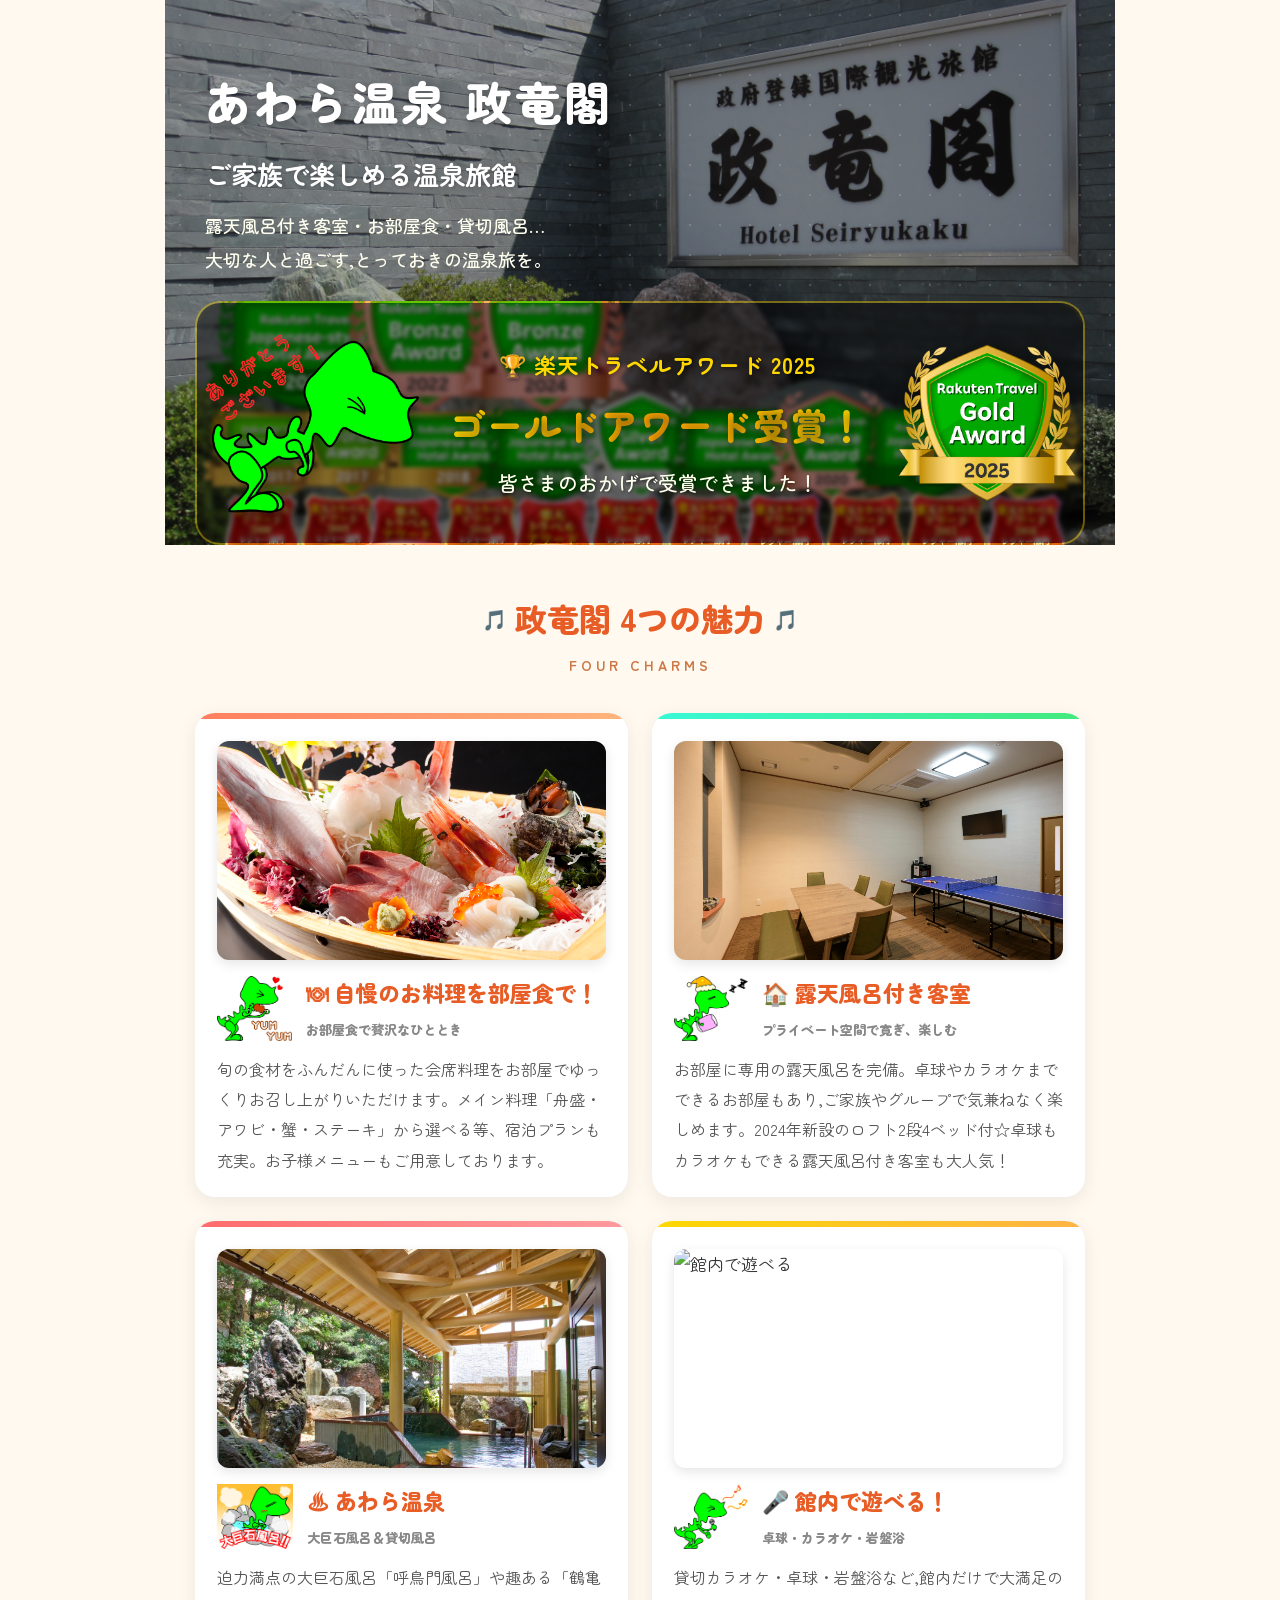
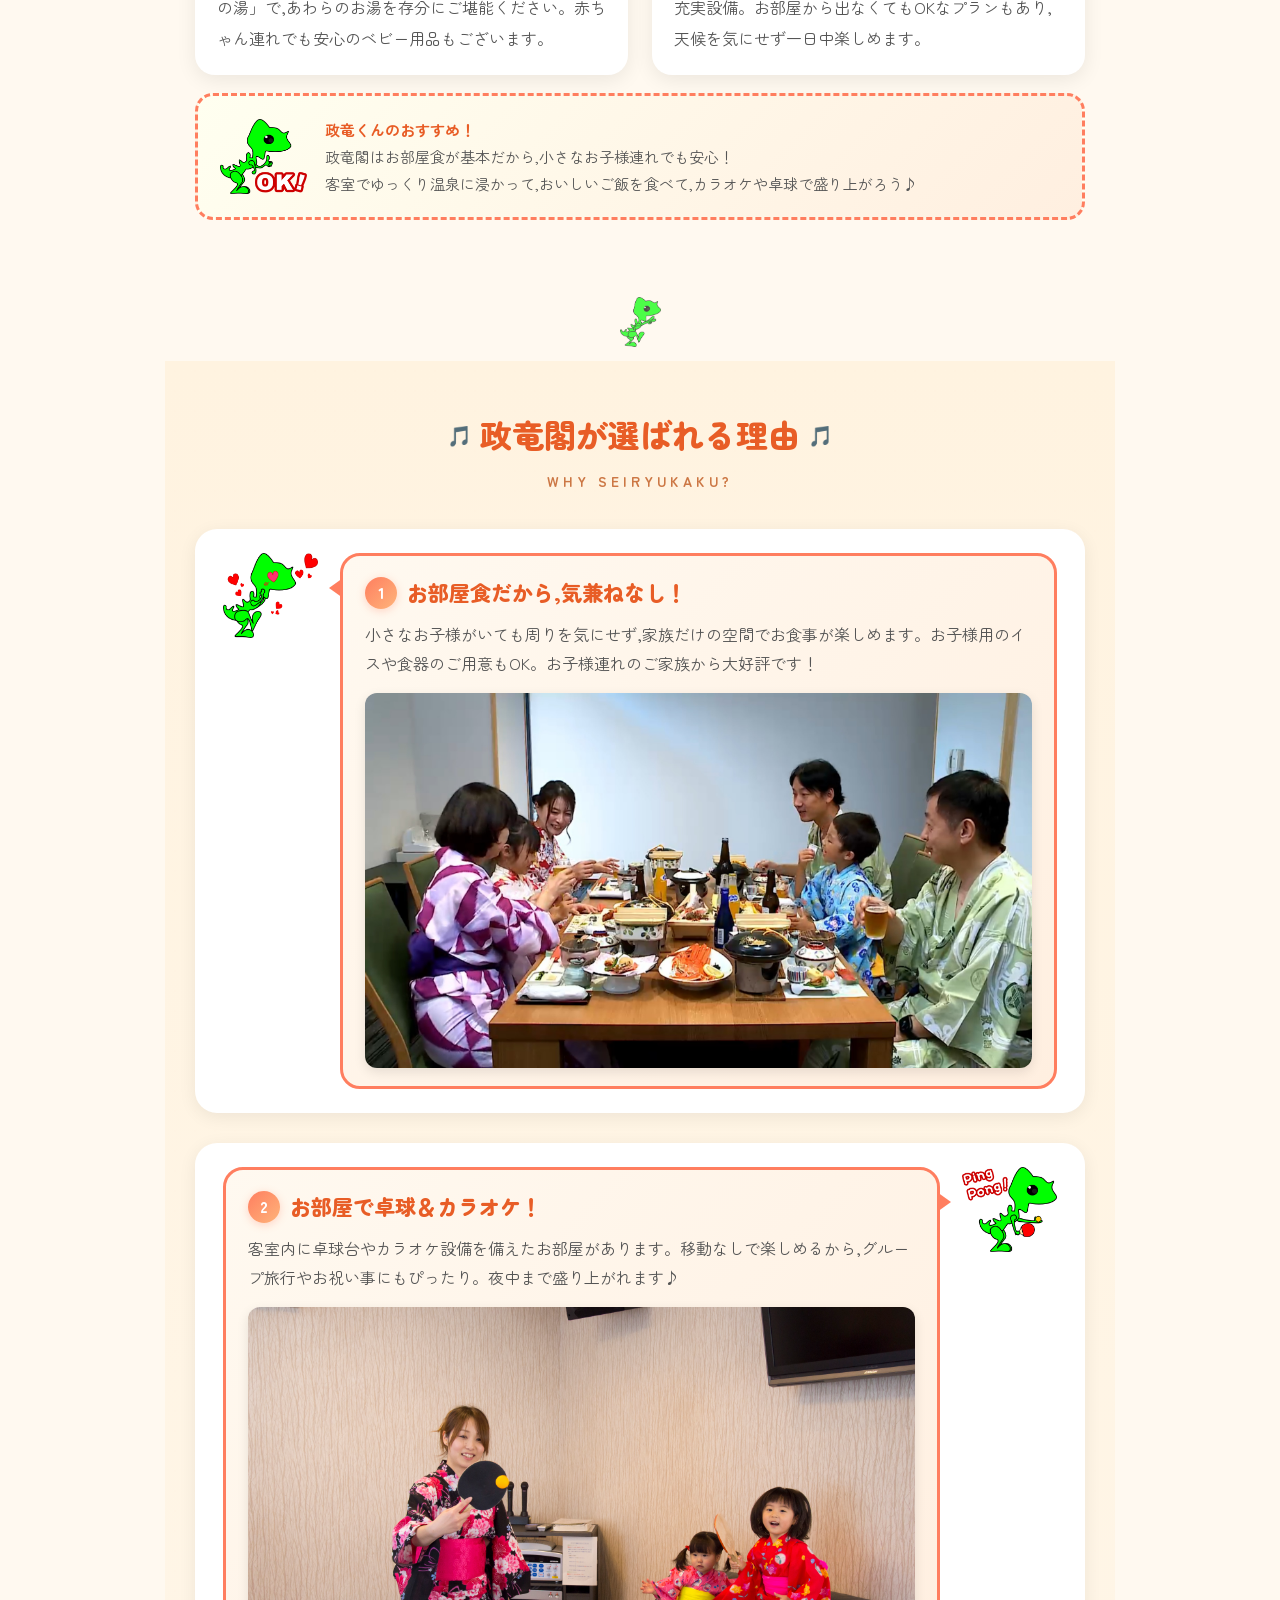
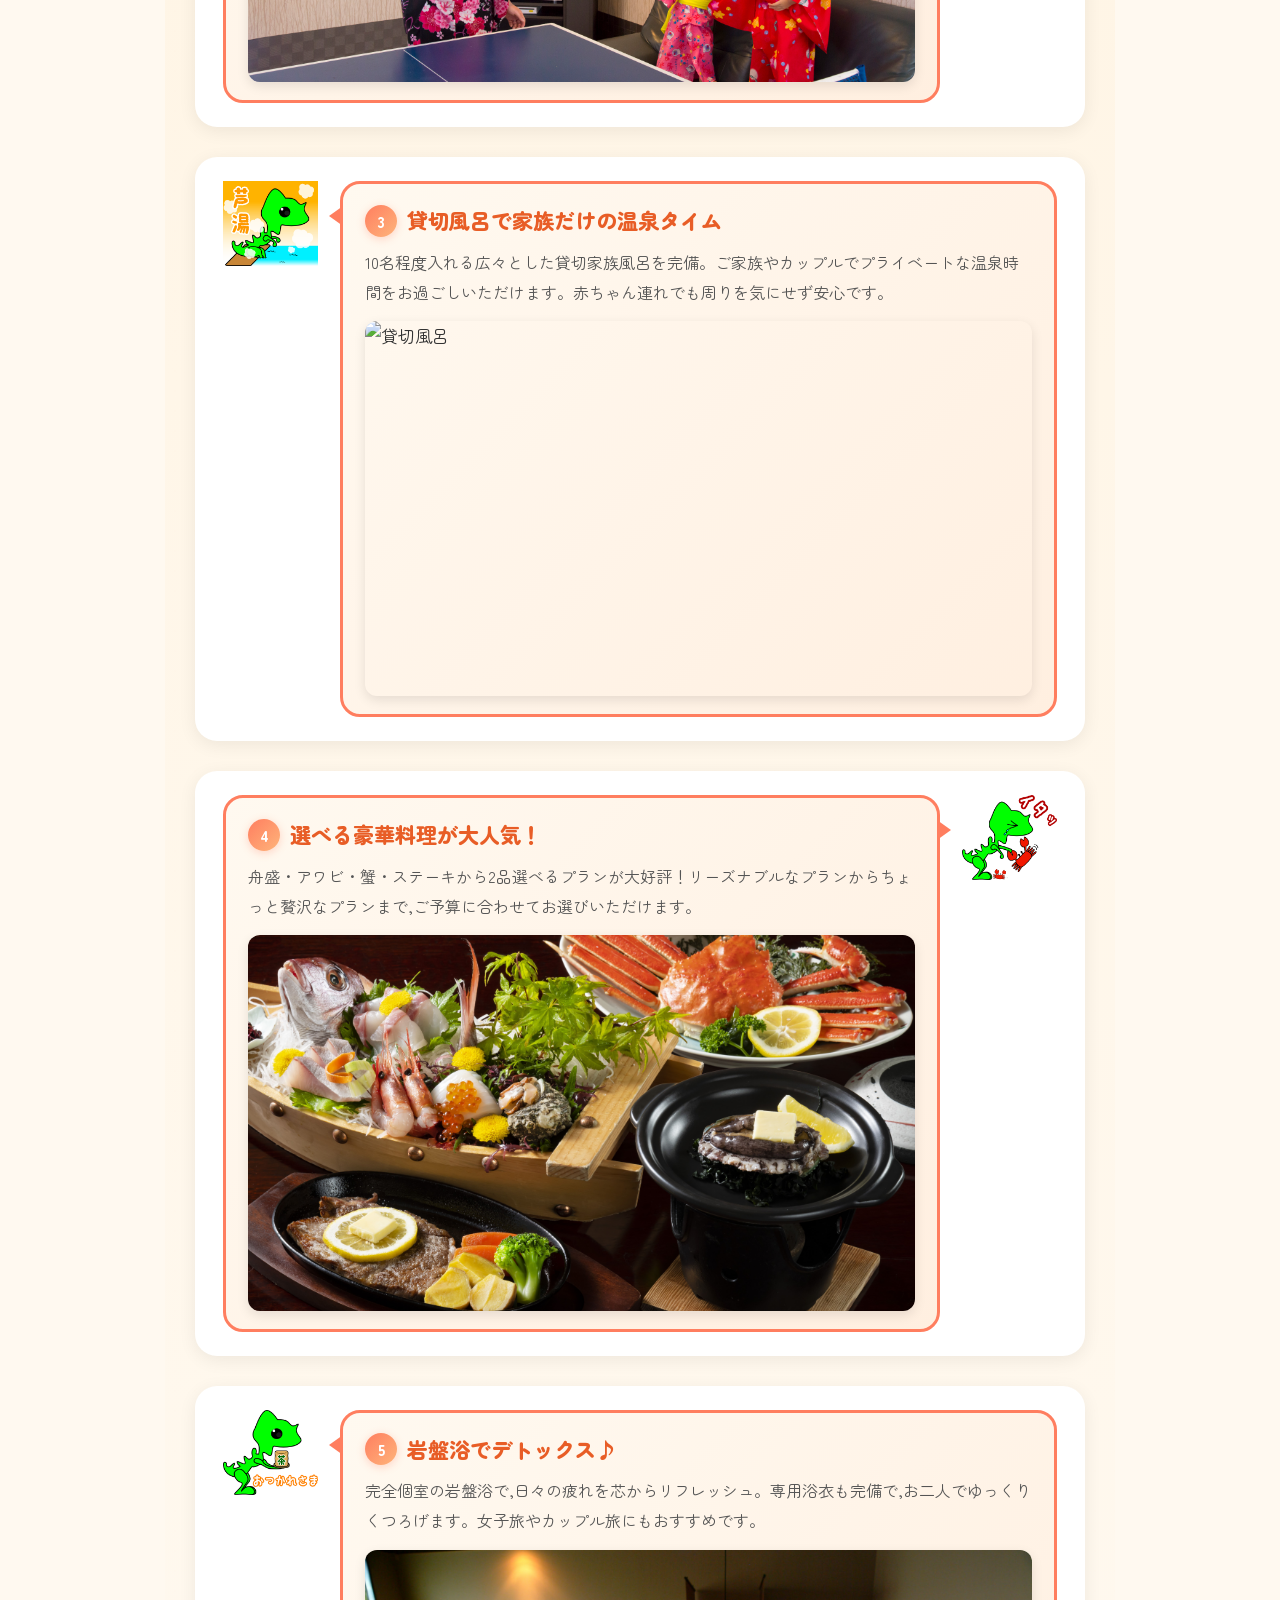
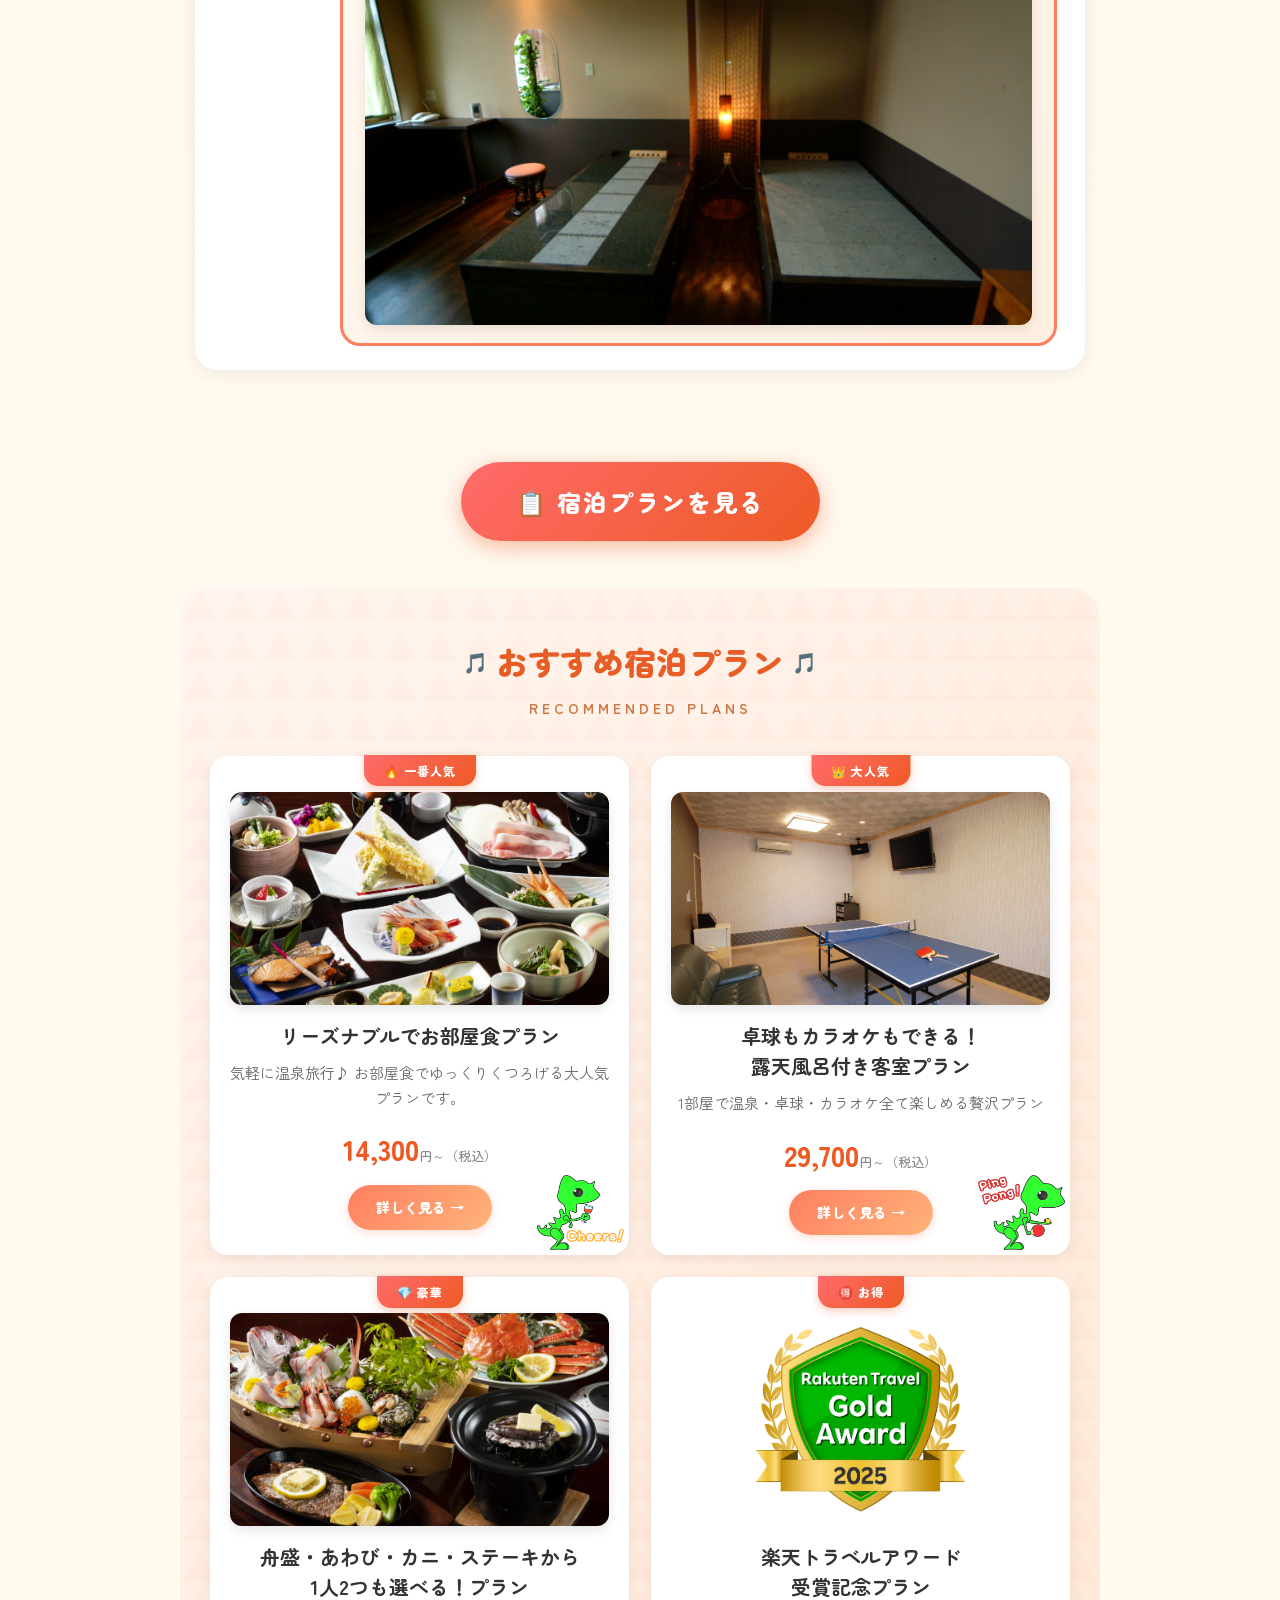
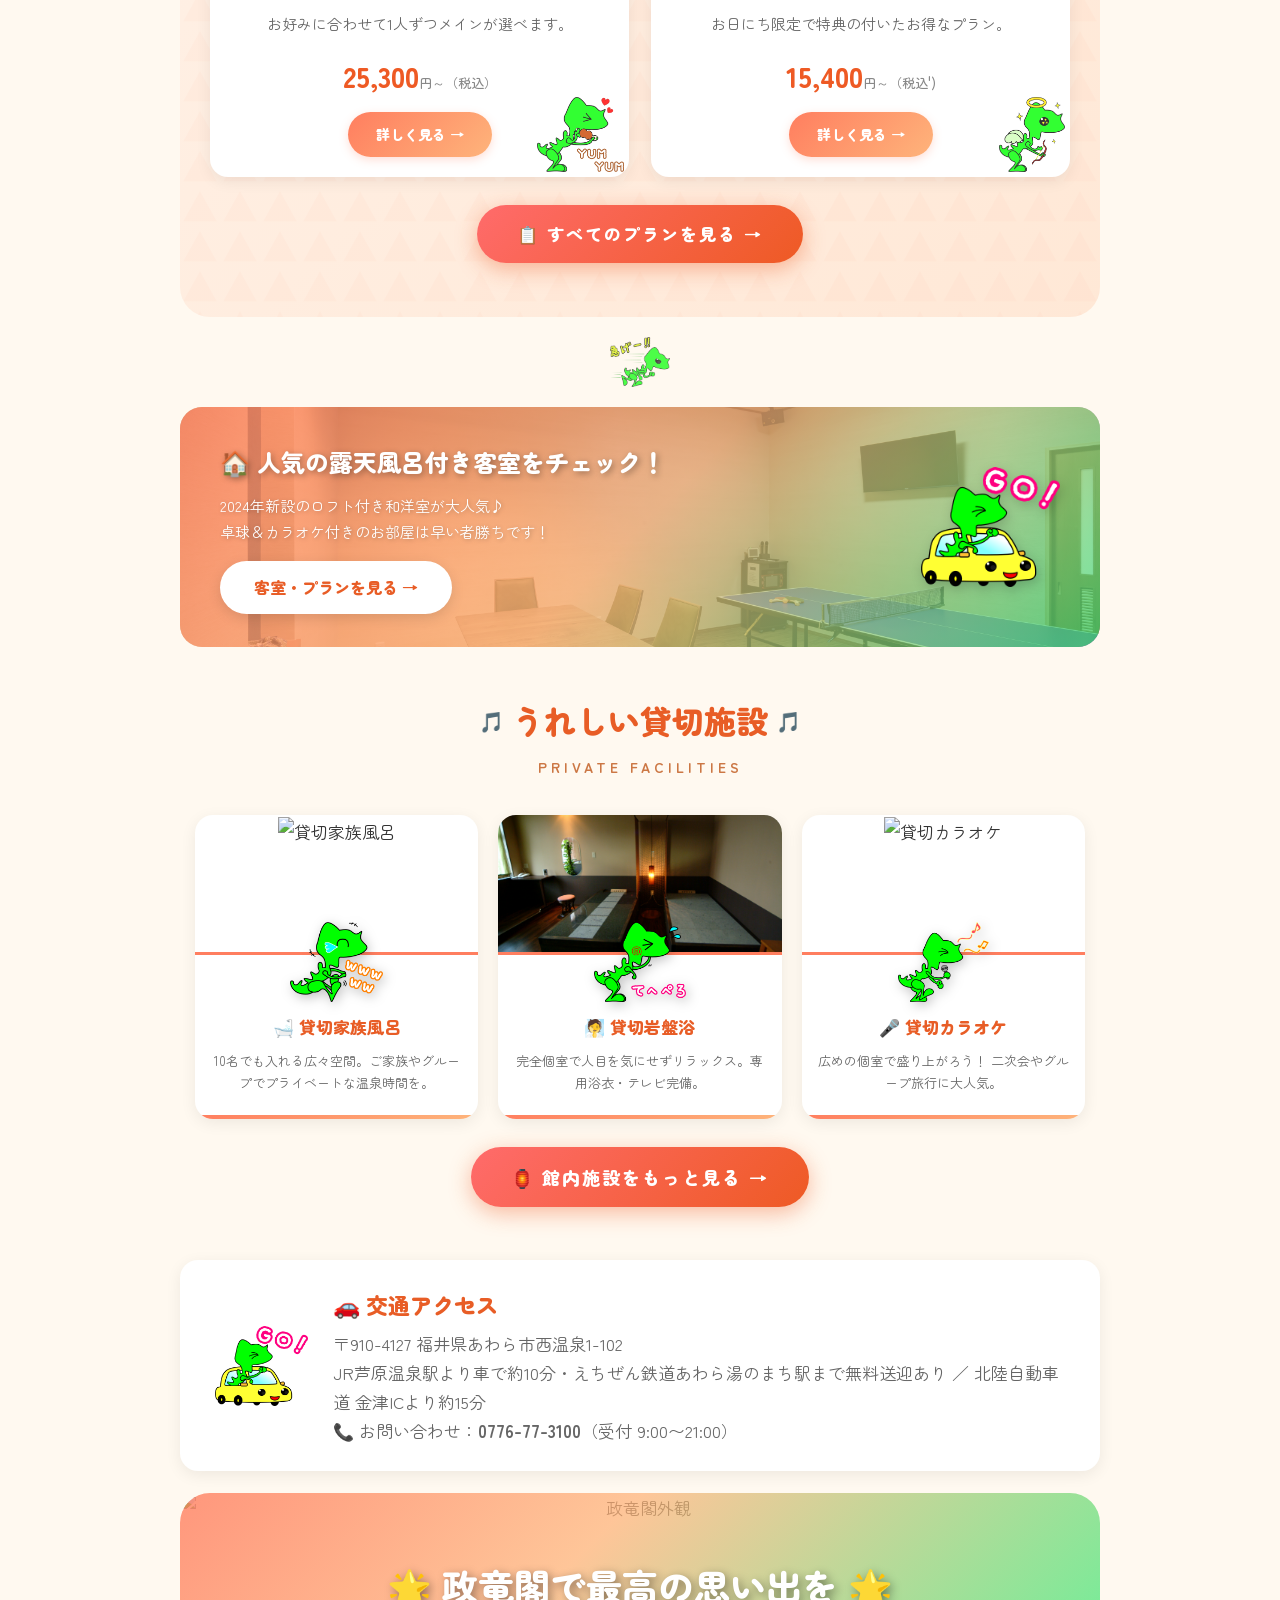
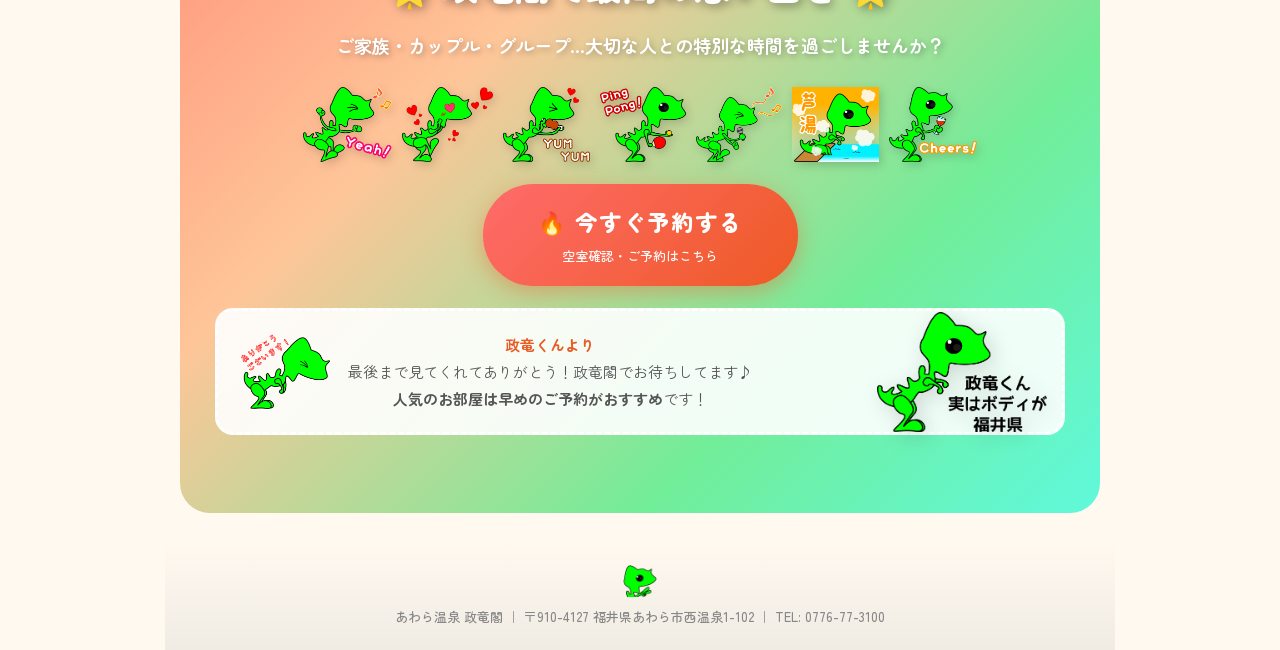
==== commit 23563689: "アクセスページできた" ====
--- a/index.html
+++ b/index.html
@@ -4,7 +4,7 @@
 <meta charset=UTF-8>
 <meta name=viewport content=width=950>
 <title>あわら温泉 政竜閣｜楽天トラベル</title>
-<link rel=stylesheet href=https://awara-seiryu.github.io/style.css>
+<link rel=stylesheet href=style.css>
 </head>
 <body>
 <div class=wrapper>
@@ -78,7 +78,7 @@
 <div class=point-bubble>
 <h3><span class=num>1</span> お部屋食だから,気兼ねなし！</h3>
 <p>小さなお子様がいても周りを気にせず,家族だけの空間でお食事が楽しめます。お子様用のイスや食器のご用意もOK。お子様連れのご家族から大好評です！</p>
-<img src=https://awara-seiryu.github.io/image/朝食.jpg alt="お部屋食" class="photo-img">
+<img src=https://awara-seiryu.github.io/image/部屋食イメージ.jpg alt="お部屋食" class="photo-img">
 </div>
 </div>
 </div>
@@ -210,6 +210,7 @@
 <p>広めの個室で盛り上がろう！ 二次会やグループ旅行に大人気。</p>
 </div>
 </div>
+<div class=text-center style="margin-top:28px"><a href=facility.html class=cta-btn style="font-size:18px;padding:14px 40px">🏮 館内施設をもっと見る →</a></div>
 </div>
 <div class=access-bar><img src=https://awara-seiryu.github.io/image/15.png alt=政竜くん（GO!）>
 <div class=access-bar-text>
@@ -245,4 +246,4 @@
 福井県あわら市西温泉1-102 ｜ TEL: 0776-77-3100</div>
 </div>
 </body>
-</html>+</html>
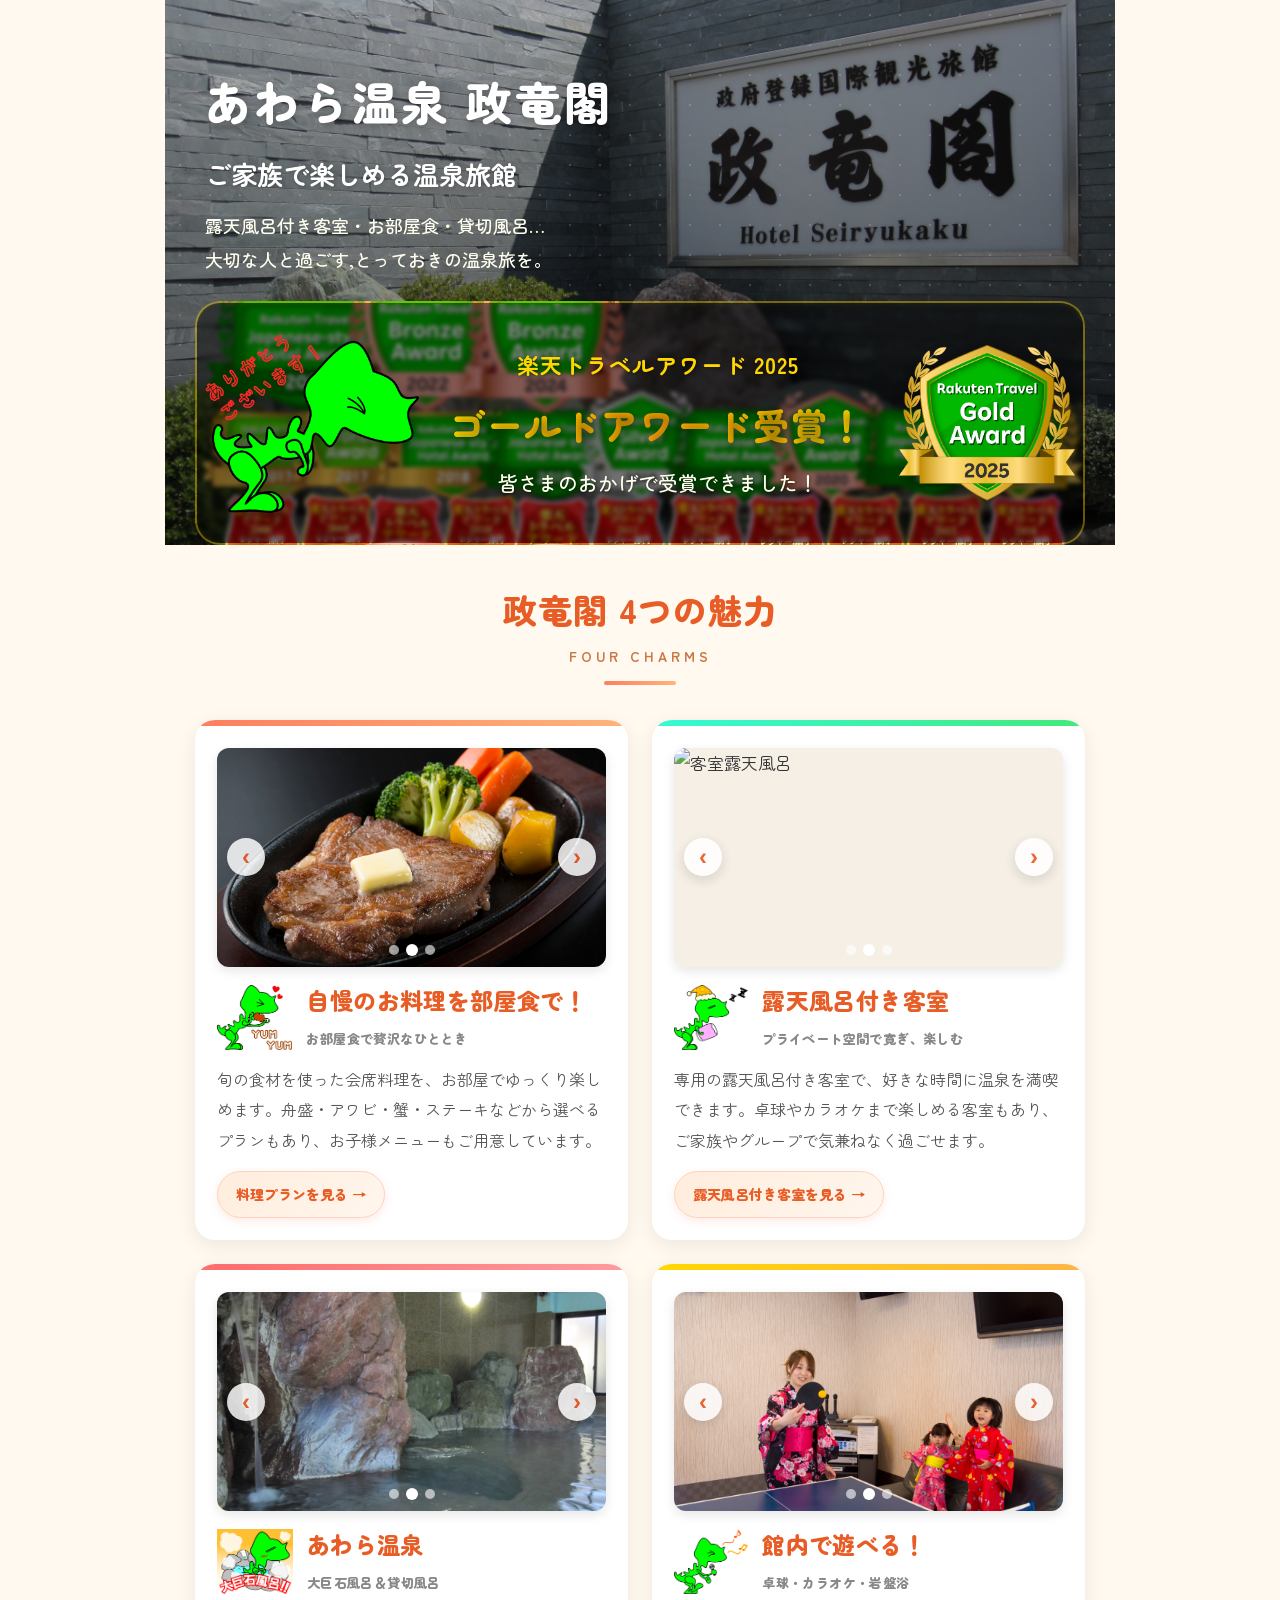
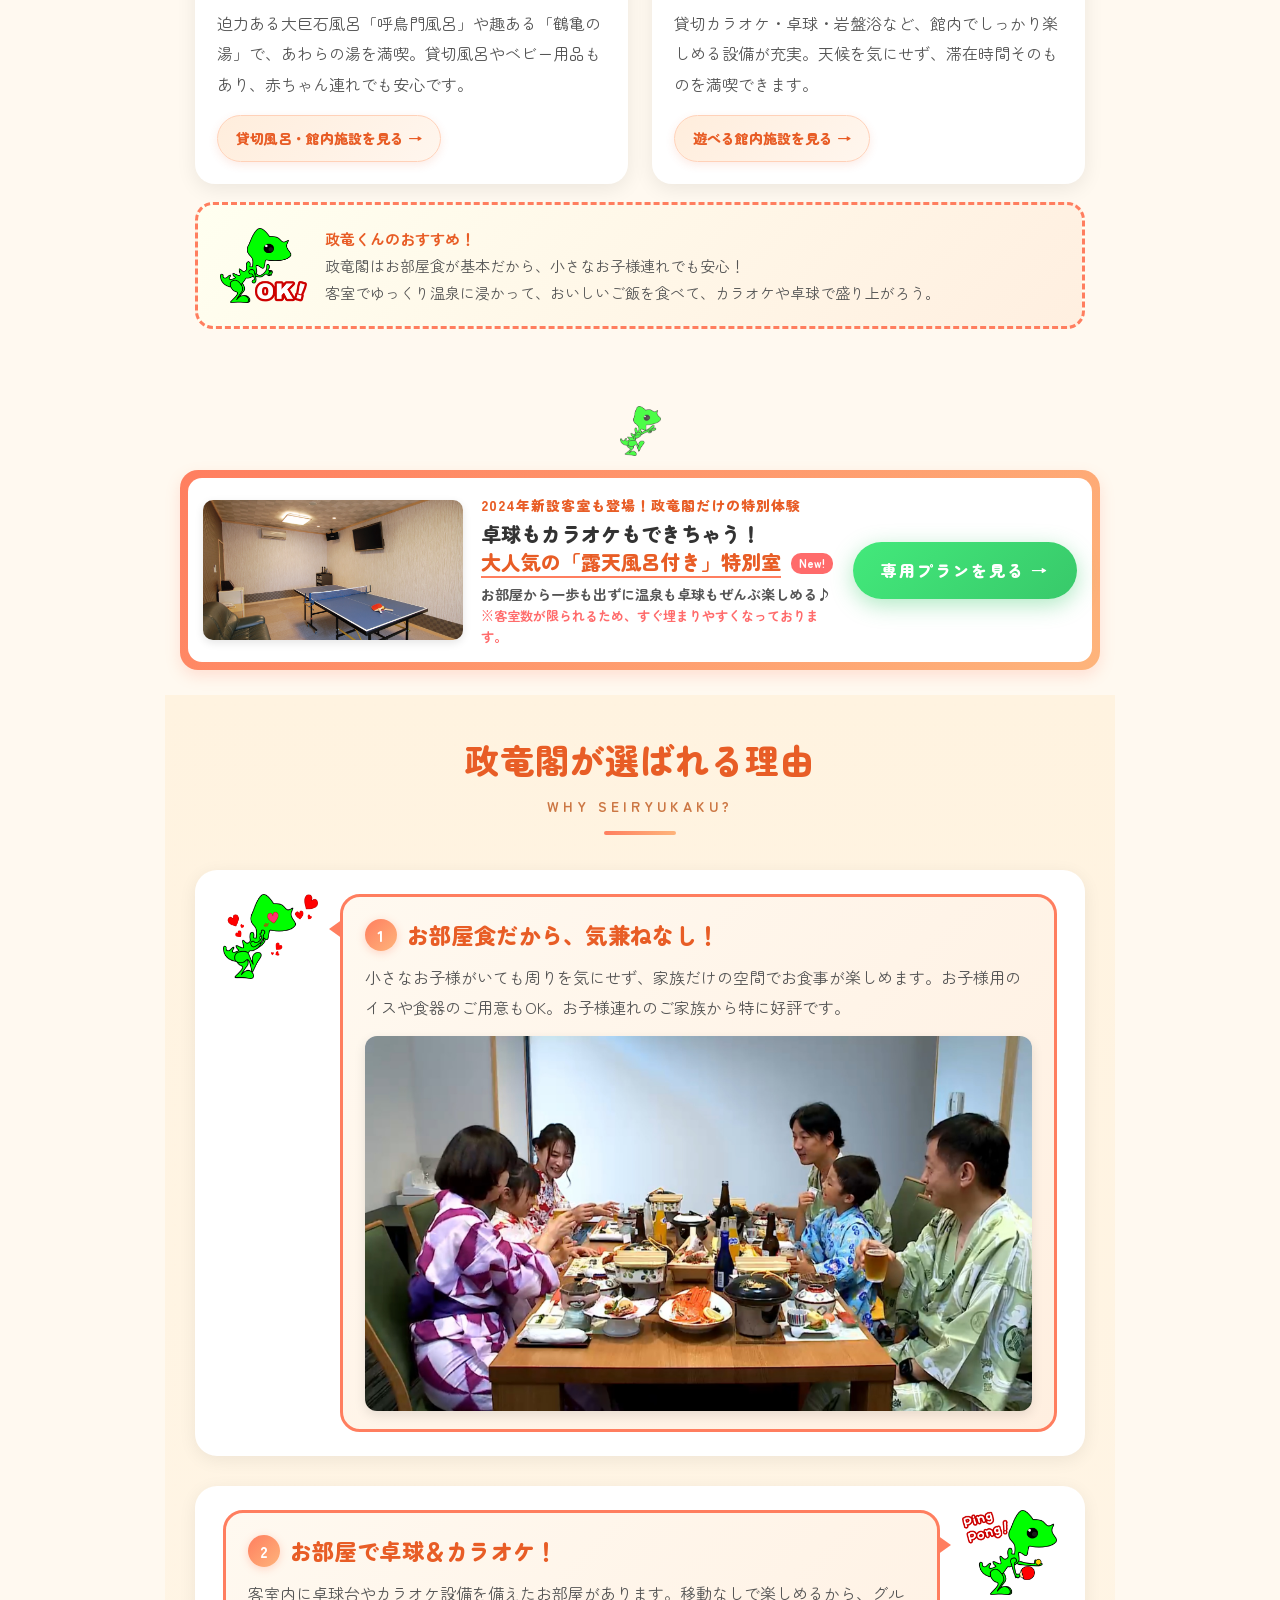
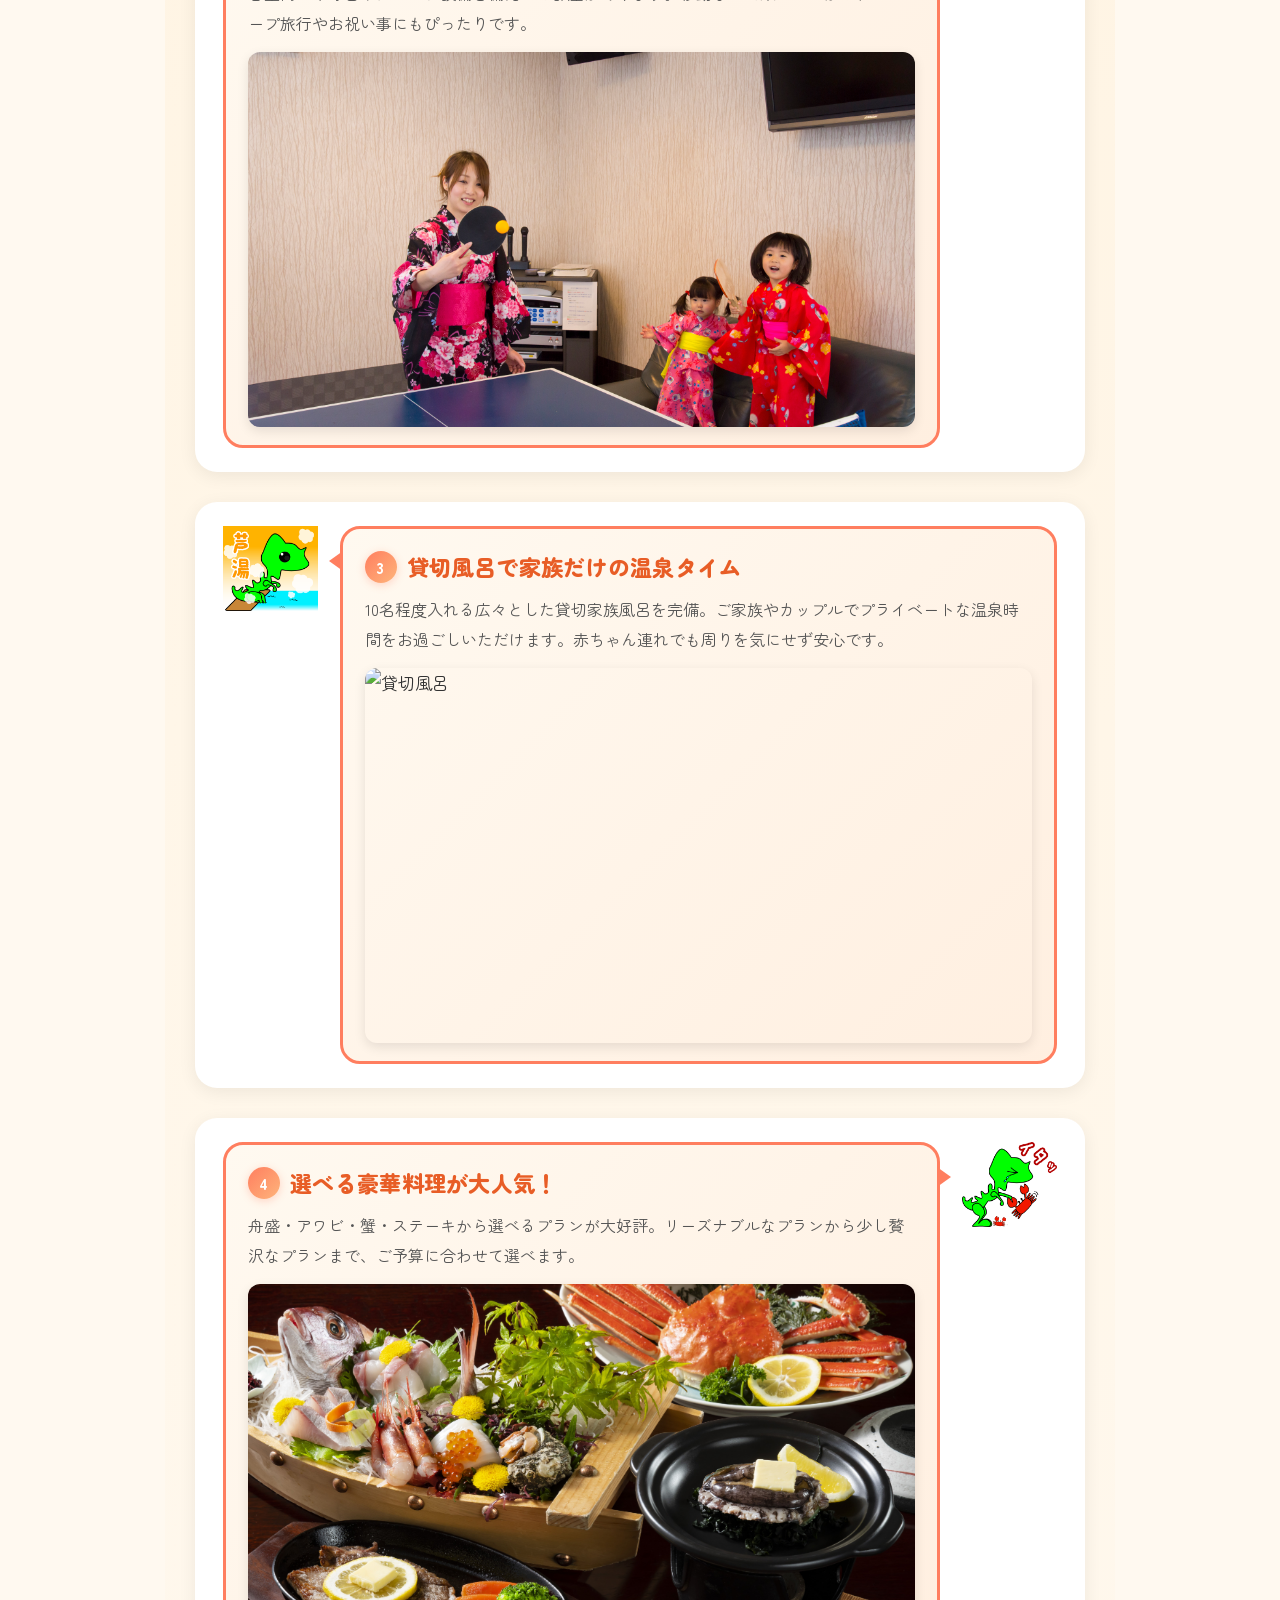
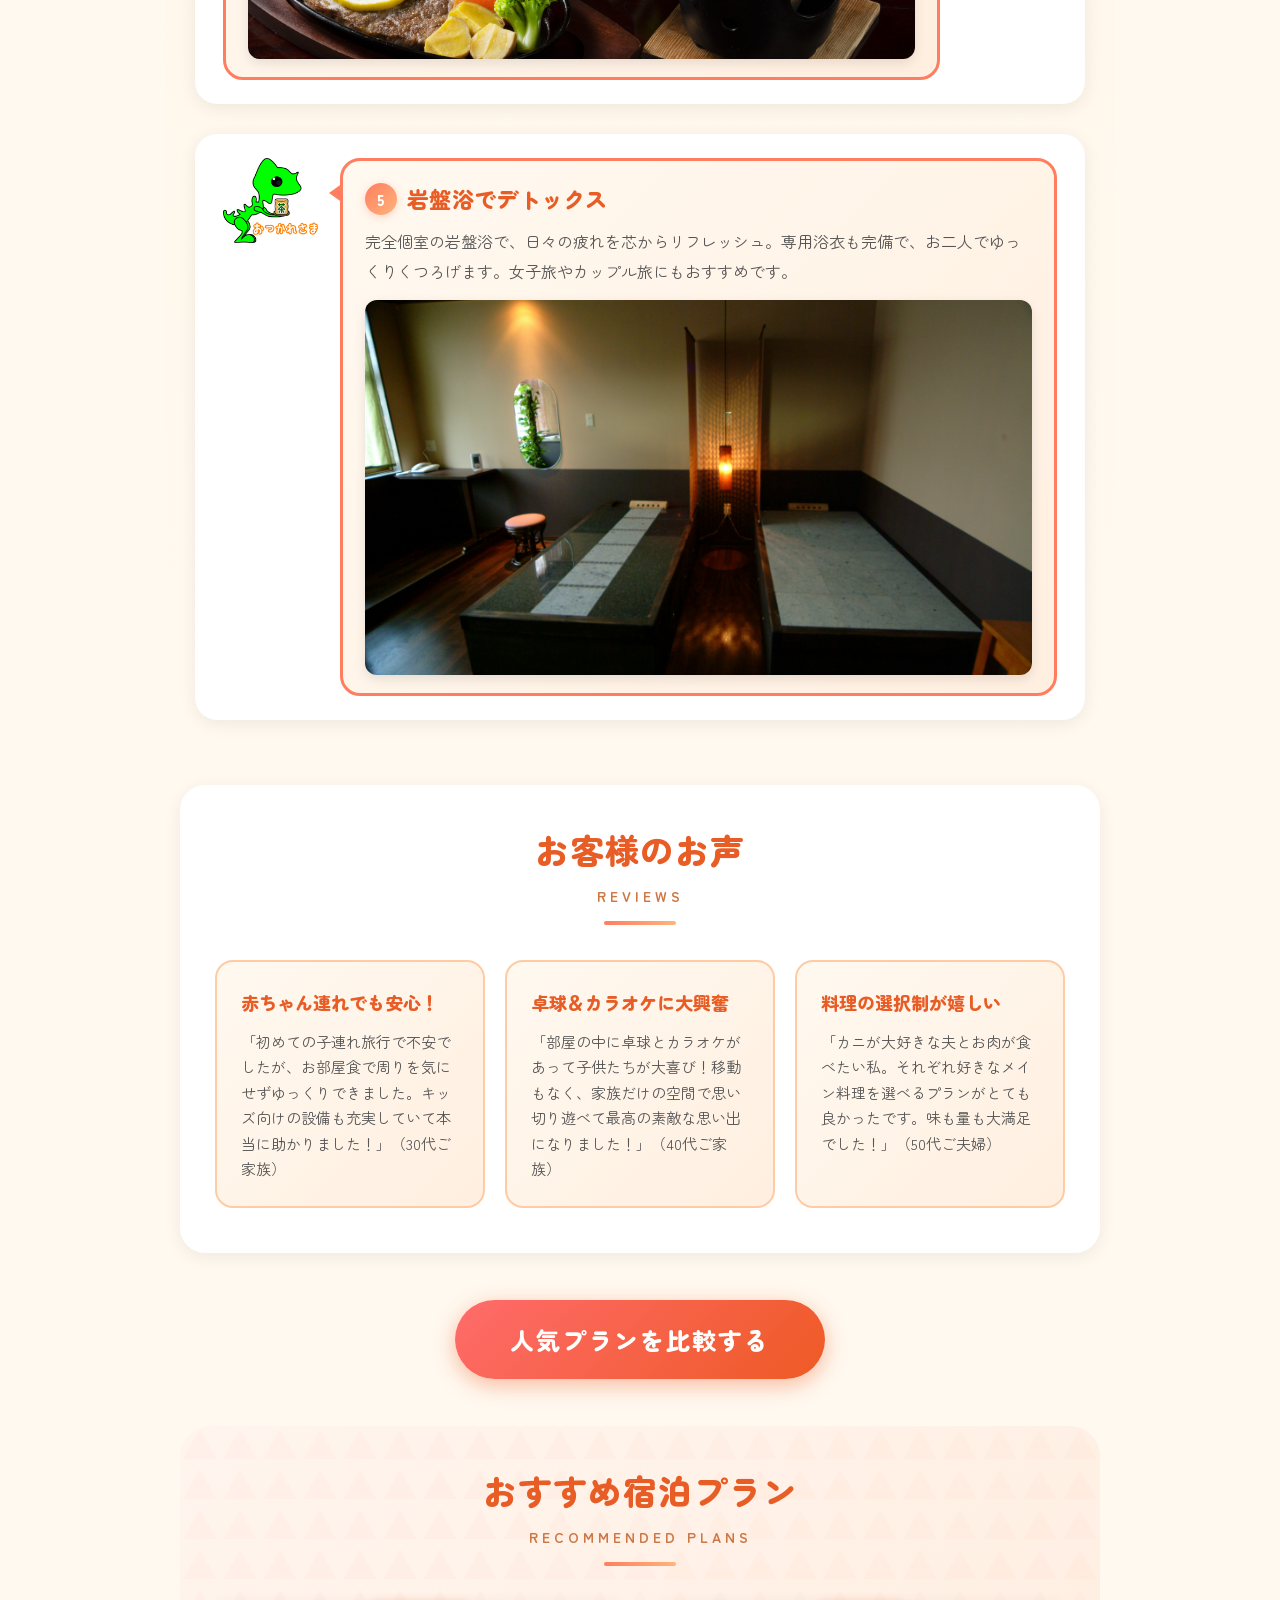
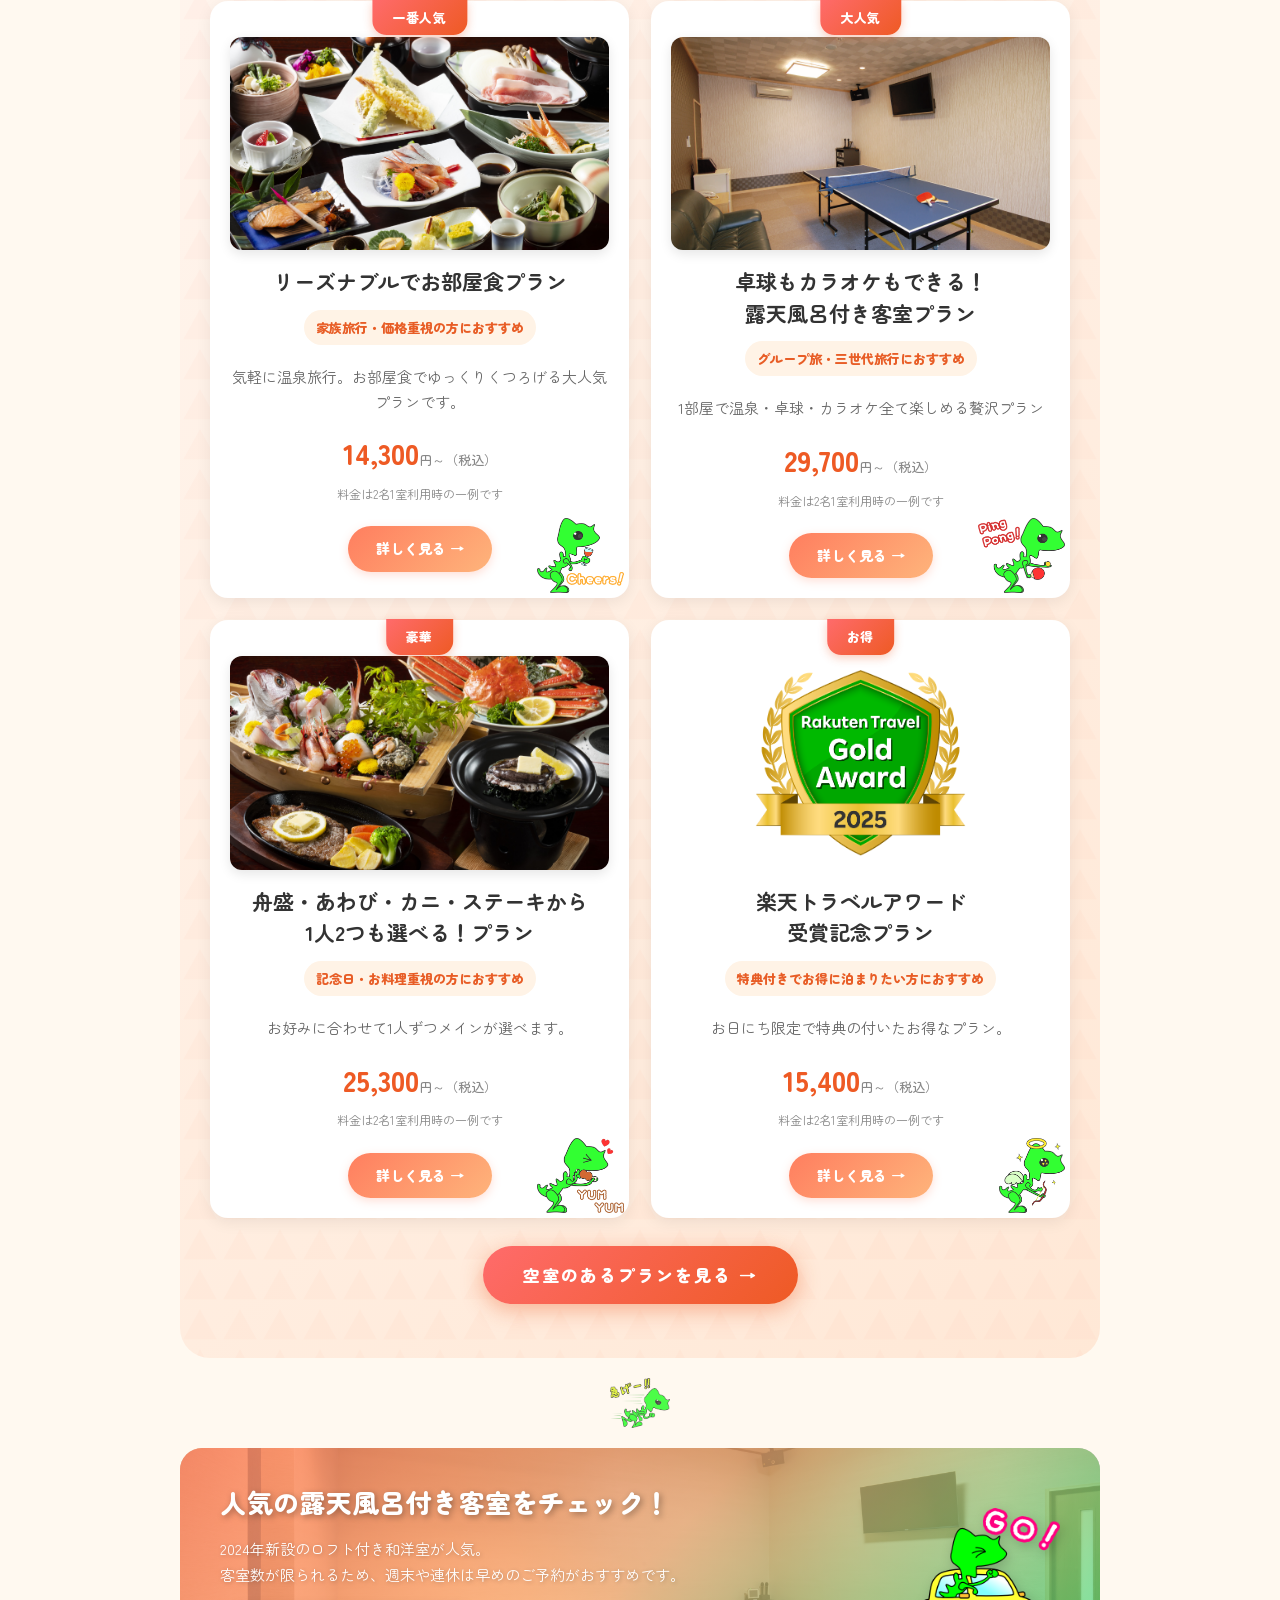
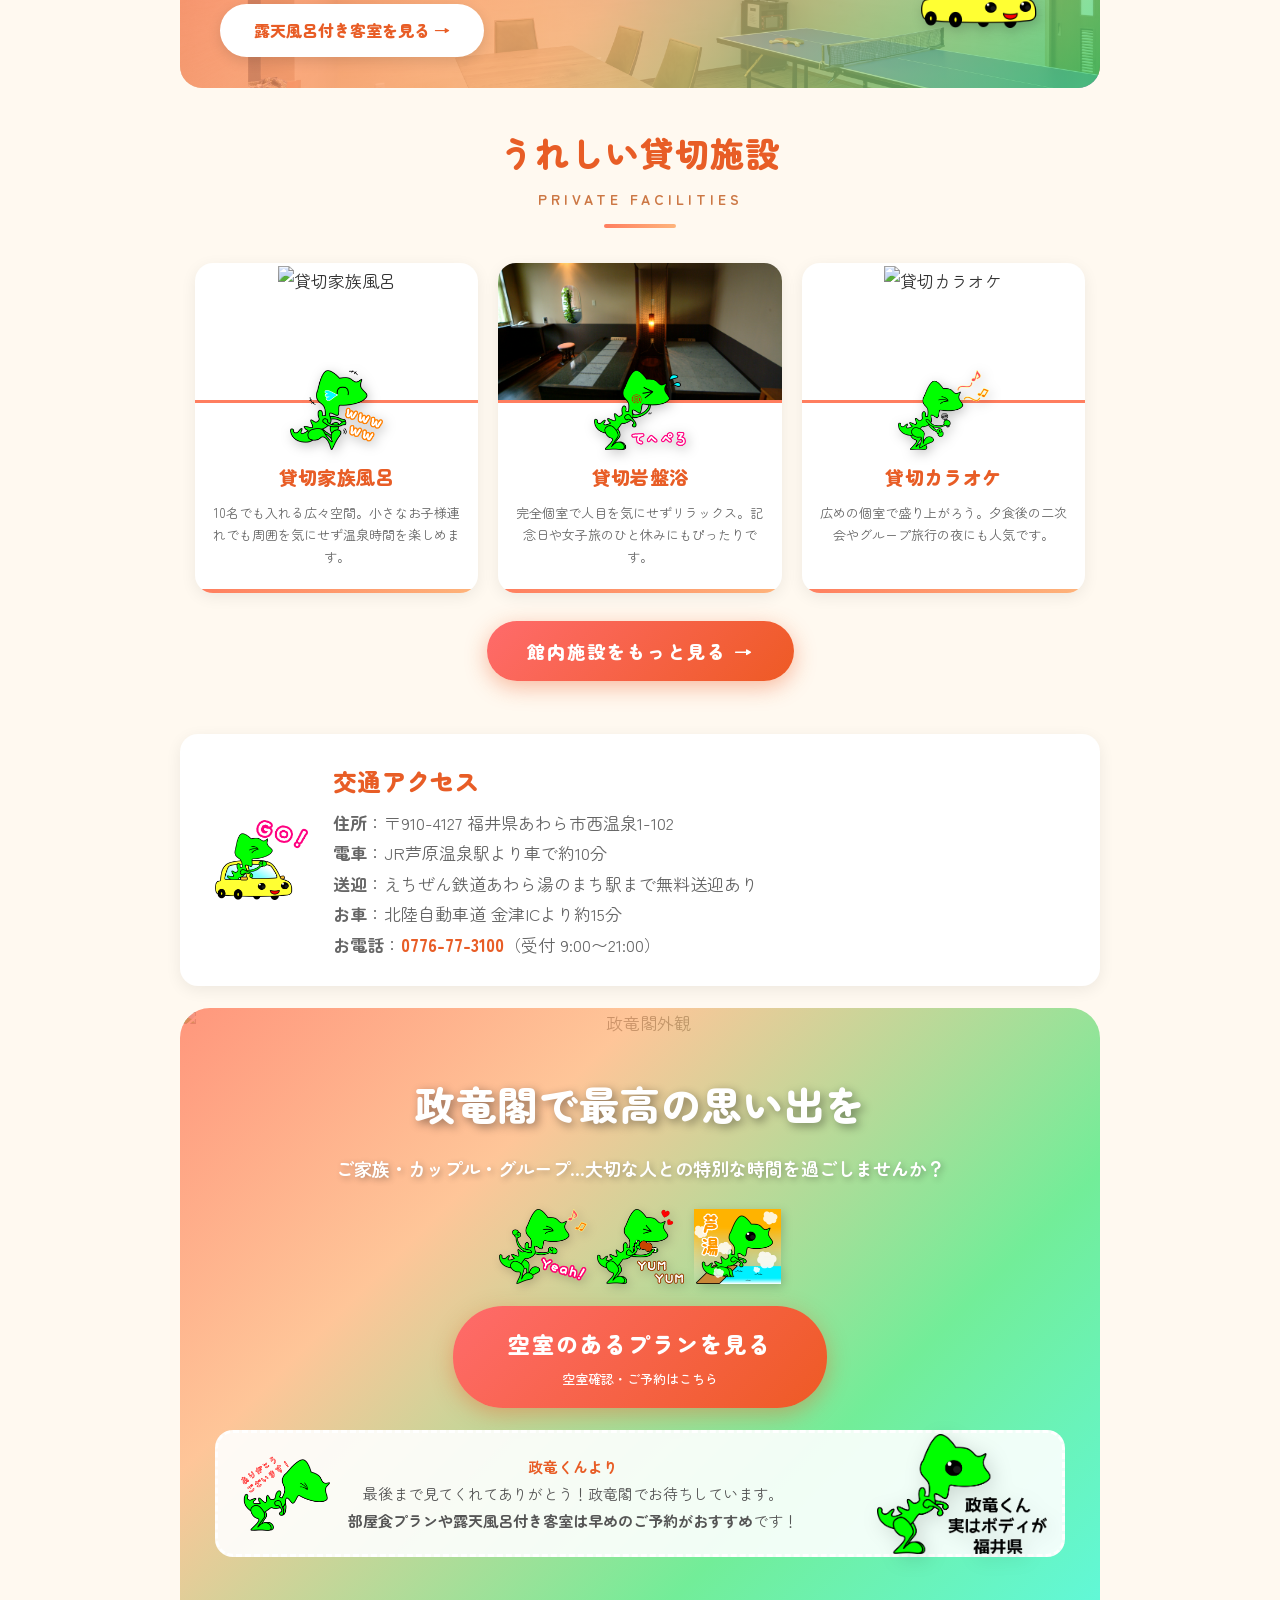
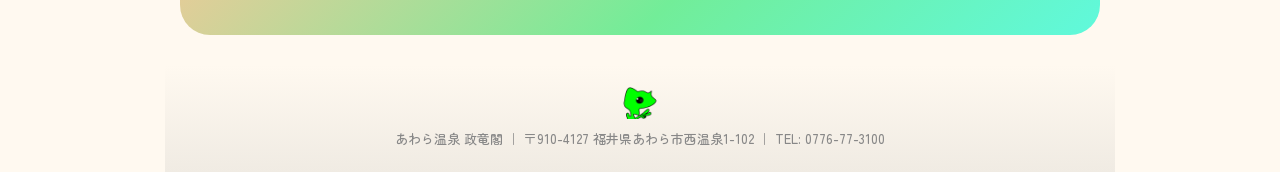
==== commit 603e3303: "TOP改良410" ====
--- a/index.html
+++ b/index.html
@@ -9,64 +9,113 @@
 <body>
 <div class=wrapper>
 <div class=hero
-style="background-image:linear-gradient(rgba(0,0,0,0.3),rgba(0,0,0,0.3)),url('https://awara-seiryu.github.io/image/玄関文字.JPG');background-size:cover;background-position:center;color:#fff">
+style="background-image:linear-gradient(rgba(0,0,0,0.2),rgba(0,0,0,0.6)),url('https://awara-seiryu.github.io/image/玄関文字.JPG');background-size:cover;background-position:center;color:#fff">
 <div class=hero-inner>
 <h1>あわら温泉 政竜閣</h1>
 <p class=hero-sub>ご家族で楽しめる温泉旅館</p>
 <p class=hero-catch>露天風呂付き客室・お部屋食・貸切風呂…<br>大切な人と過ごす,とっておきの温泉旅を。</p>
-<div class=hero-award><a href=https://travel.rakuten.co.jp/award/ target=_blank class=hero-award-link>
+<div class=hero-award><a href=https://travel.rakuten.co.jp/award/ target=_blank rel="noopener noreferrer" class=hero-award-link>
 <div class=hero-award-content><img src=https://awara-seiryu.github.io/image/03.png alt=政竜くん
 class=hero-award-chara>
 <div class=hero-award-text>
-<p class=hero-award-label>🏆 楽天トラベルアワード 2025</p>
+<p class=hero-award-label>楽天トラベルアワード 2025</p>
 <p class=hero-award-main>ゴールドアワード受賞！</p>
 <p class=hero-award-sub>皆さまのおかげで受賞できました！</p>
 </div><img src=https://awara-seiryu.github.io/image/gold_2025.png alt=ゴールドアワード2025
 class=hero-award-gold-img>
 </div>
 </a></div>
+
 </div>
 </div>
 <div class=section>
 <div class=section-title-wrap><span class=section-title>政竜閣 4つの魅力</span><span class=section-subtitle>FOUR
 CHARMS</span></div>
 <div class=charm-grid>
-<div class=charm-card><img src=https://awara-seiryu.github.io/image/舟盛.jpg alt="お料理" class="photo-img">
+<div class=charm-card><div class=charm-slider data-slider>
+<div class=charm-slider-track>
+<img src=https://awara-seiryu.github.io/image/舟盛.jpg alt="舟盛" class="charm-slide">
+<img src=https://awara-seiryu.github.io/image/ステーキ.jpg alt="ステーキ" class="charm-slide">
+<img src=https://awara-seiryu.github.io/image/カニ.jpg alt="カニ料理" class="charm-slide">
+</div>
+<button class="charm-slider-btn charm-slider-prev" type=button aria-label="前の画像">‹</button>
+<button class="charm-slider-btn charm-slider-next" type=button aria-label="次の画像">›</button>
+<div class=charm-slider-dots aria-label="画像切り替え"></div>
+</div>
 <div class=charm-card-header><img src=https://awara-seiryu.github.io/image/20.png alt=政竜くん（おいしい）>
-<h3>🍽 自慢のお料理を部屋食で！<br><small style="color:#888;font-size:13px">お部屋食で贅沢なひととき</small></h3>
-</div>
-<p>旬の食材をふんだんに使った会席料理をお部屋でゆっくりお召し上がりいただけます。メイン料理「舟盛・アワビ・蟹・ステーキ」から選べる等、宿泊プランも充実。お子様メニューもご用意しております。</p>
-</div>
-<div class=charm-card><img src=https://awara-seiryu.github.io/image/朱雀-プレイルーム.jpg alt="露天風呂付き客室"
-class="photo-img">
+<h3>自慢のお料理を部屋食で！<br><small style="color:#888;font-size:13px">お部屋食で贅沢なひととき</small></h3>
+</div>
+<p>旬の食材を使った会席料理を、お部屋でゆっくり楽しめます。舟盛・アワビ・蟹・ステーキなどから選べるプランもあり、お子様メニューもご用意しています。</p>
+<a href=https://hotel.travel.rakuten.co.jp/hotelinfo/plan/27722 class=charm-card-cta>料理プランを見る →</a>
+</div>
+<div class=charm-card><div class=charm-slider data-slider>
+<div class=charm-slider-track>
+<img src=https://awara-seiryu.github.io/image/朱雀-プレイルーム.jpg alt="露天風呂付き客室" class="charm-slide">
+<img src=https://awara-seiryu.github.io/image/朱雀-風呂.jpg alt="客室露天風呂" class="charm-slide">
+<img src=https://awara-seiryu.github.io/image/朱雀-ベッド.jpg alt="客室ベッドルーム" class="charm-slide">
+ </div>
+<button class="charm-slider-btn charm-slider-prev" type=button aria-label="前の画像">‹</button>
+<button class="charm-slider-btn charm-slider-next" type=button aria-label="次の画像">›</button>
+<div class=charm-slider-dots aria-label="画像切り替え"></div>
+</div>
 <div class=charm-card-header><img src=https://awara-seiryu.github.io/image/17.png alt=政竜くん（おやすみ）>
-<h3>🏠 露天風呂付き客室<br><small style="color:#888;font-size:13px">プライベート空間で寛ぎ、楽しむ</small></h3>
-</div>
-<p>お部屋に専用の露天風呂を完備。卓球やカラオケまでできるお部屋もあり,ご家族やグループで気兼ねなく楽しめます。2024年新設のロフト2段4ベッド付☆卓球もカラオケもできる露天風呂付き客室も大人気！
+<h3>露天風呂付き客室<br><small style="color:#888;font-size:13px">プライベート空間で寛ぎ、楽しむ</small></h3>
+</div>
+<p>専用の露天風呂付き客室で、好きな時間に温泉を満喫できます。卓球やカラオケまで楽しめる客室もあり、ご家族やグループで気兼ねなく過ごせます。
 </p>
-</div>
-<div class=charm-card><img src=https://awara-seiryu.github.io/image/呼鳥門露天風呂.jpg alt="あわら温泉"
-class="photo-img">
+<a href="https://hotel.travel.rakuten.co.jp/hotelinfo/plan/27722/?f_squeezes=roten" class=charm-card-cta>露天風呂付き客室を見る →</a>
+</div>
+<div class=charm-card><div class=charm-slider data-slider>
+<div class=charm-slider-track>
+<img src=https://awara-seiryu.github.io/image/呼鳥門露天風呂.jpg alt="呼鳥門露天風呂" class="charm-slide">
+<img src=https://awara-seiryu.github.io/image/鶴亀の湯.jpg alt="鶴亀の湯" class="charm-slide">
+<img src=https://awara-seiryu.github.io/image/貸切風呂.JPG alt="貸切風呂" class="charm-slide">
+ </div>
+<button class="charm-slider-btn charm-slider-prev" type=button aria-label="前の画像">‹</button>
+<button class="charm-slider-btn charm-slider-next" type=button aria-label="次の画像">›</button>
+<div class=charm-slider-dots aria-label="画像切り替え"></div>
+</div>
 <div class=charm-card-header><img src=https://awara-seiryu.github.io/image/39.png alt=政竜くん（温泉）>
-<h3>♨ あわら温泉<br><small style="color:#888;font-size:13px">大巨石風呂＆貸切風呂</small></h3>
-</div>
-<p>迫力満点の大巨石風呂「呼鳥門風呂」や趣ある「鶴亀の湯」で,あわらのお湯を存分にご堪能ください。赤ちゃん連れでも安心のベビー用品もございます。</p>
-</div>
-<div class=charm-card><img src=https://awara-seiryu.github.io/image/カラオケしている.jpg alt="館内で遊べる"
-class="photo-img">
+<h3>あわら温泉<br><small style="color:#888;font-size:13px">大巨石風呂＆貸切風呂</small></h3>
+</div>
+<p>迫力ある大巨石風呂「呼鳥門風呂」や趣ある「鶴亀の湯」で、あわらの湯を満喫。貸切風呂やベビー用品もあり、赤ちゃん連れでも安心です。</p>
+<a href=facility.html class=charm-card-cta>貸切風呂・館内施設を見る →</a>
+</div>
+<div class=charm-card><div class=charm-slider data-slider>
+<div class=charm-slider-track>
+<img src=https://awara-seiryu.github.io/image/カラオケしている.jpg alt="館内で遊べる" class="charm-slide">
+<img src=https://awara-seiryu.github.io/image/卓球している.JPG alt="卓球" class="charm-slide">
+<img src=https://awara-seiryu.github.io/image/岩盤浴.jpg alt="岩盤浴" class="charm-slide">
+ </div>
+<button class="charm-slider-btn charm-slider-prev" type=button aria-label="前の画像">‹</button>
+<button class="charm-slider-btn charm-slider-next" type=button aria-label="次の画像">›</button>
+<div class=charm-slider-dots aria-label="画像切り替え"></div>
+</div>
 <div class=charm-card-header><img src=https://awara-seiryu.github.io/image/35.png alt=政竜くん（カラオケ）>
-<h3>🎤 館内で遊べる！<br><small style="color:#888;font-size:13px">卓球・カラオケ・岩盤浴</small></h3>
-</div>
-<p>貸切カラオケ・卓球・岩盤浴など,館内だけで大満足の充実設備。お部屋から出なくてもOKなプランもあり,天候を気にせず一日中楽しめます。</p>
+<h3>館内で遊べる！<br><small style="color:#888;font-size:13px">卓球・カラオケ・岩盤浴</small></h3>
+</div>
+<p>貸切カラオケ・卓球・岩盤浴など、館内でしっかり楽しめる設備が充実。天候を気にせず、滞在時間そのものを満喫できます。</p>
+<a href=facility.html class=charm-card-cta>遊べる館内施設を見る →</a>
 </div>
 </div>
 <div class="guide-block mt20"><img src=https://awara-seiryu.github.io/image/18.png alt=政竜くん（OK）>
 <p><strong
-class=text-green>政竜くんのおすすめ！</strong><br>政竜閣はお部屋食が基本だから,小さなお子様連れでも安心！<br>客室でゆっくり温泉に浸かって,おいしいご飯を食べて,カラオケや卓球で盛り上がろう♪
+class=text-green>政竜くんのおすすめ！</strong><br>政竜閣はお部屋食が基本だから、小さなお子様連れでも安心！<br>客室でゆっくり温泉に浸かって、おいしいご飯を食べて、カラオケや卓球で盛り上がろう。
 </p>
 </div>
 </div>
 <div class=divider><img src=https://awara-seiryu.github.io/image/02.png alt=政竜くん></div>
+<div style="background:linear-gradient(135deg,#ff7e5f,#feb47b);padding:8px;border-radius:18px;margin:0 15px 25px;box-shadow:0 6px 15px rgba(255,126,95,0.2)">
+<div style="background:#fff;border-radius:14px;padding:15px;display:flex;align-items:center;gap:18px;justify-content:space-between">
+<img src=https://awara-seiryu.github.io/image/羽衣-プレイルーム.jpg alt="露天風呂付き・卓球プレイルーム客室" style="width:260px;height:140px;object-fit:cover;border-radius:10px;flex-shrink:0;box-shadow:0 3px 8px rgba(0,0,0,0.1)">
+<div style="text-align:left;flex:1">
+<p style="color:#e85d26;font-weight:900;font-size:14px;margin-bottom:2px;letter-spacing:1px">2024年新設客室も登場！政竜閣だけの特別体験</p>
+<h2 style="color:#333;font-size:20px;font-weight:900;margin-bottom:8px;line-height:1.4">卓球もカラオケもできちゃう！<br><span style="color:#e85d26;border-bottom:2px solid #ff7e5f">大人気の「露天風呂付き」特別室</span> <span style="display:inline-block;background:#FF6B6B;color:#fff;font-size:11px;padding:3px 8px;border-radius:10px;vertical-align:middle;position:relative;top:-2px;margin-left:4px">New!</span></h2>
+<p style="color:#555;font-size:14px;line-height:1.5;margin-bottom:0;font-weight:700">お部屋から一歩も出ずに温泉も卓球もぜんぶ楽しめる♪<br><span style="color:#FF6B6B;font-size:13px">※客室数が限られるため、すぐ埋まりやすくなっております。</span></p>
+</div>
+<a href=https://hotel.travel.rakuten.co.jp/PLAN/27722/3148498 class="cta-btn cta-btn-green" style="font-size:16px;padding:14px 28px;flex-shrink:0;white-space:nowrap">専用プランを見る →</a>
+</div>
+</div>
 <div class="section point-section">
 <div class=section-title-wrap><span class=section-title>政竜閣が選ばれる理由</span><span class=section-subtitle>WHY
 SEIRYUKAKU?</span></div>
@@ -76,8 +125,8 @@
 </div>
 <div class=point-item-body>
 <div class=point-bubble>
-<h3><span class=num>1</span> お部屋食だから,気兼ねなし！</h3>
-<p>小さなお子様がいても周りを気にせず,家族だけの空間でお食事が楽しめます。お子様用のイスや食器のご用意もOK。お子様連れのご家族から大好評です！</p>
+<h3><span class=num>1</span> お部屋食だから、気兼ねなし！</h3>
+<p>小さなお子様がいても周りを気にせず、家族だけの空間でお食事が楽しめます。お子様用のイスや食器のご用意もOK。お子様連れのご家族から特に好評です。</p>
 <img src=https://awara-seiryu.github.io/image/部屋食イメージ.jpg alt="お部屋食" class="photo-img">
 </div>
 </div>
@@ -87,7 +136,7 @@
 <div class=point-item-body>
 <div class=point-bubble>
 <h3><span class=num>2</span> お部屋で卓球＆カラオケ！</h3>
-<p>客室内に卓球台やカラオケ設備を備えたお部屋があります。移動なしで楽しめるから,グループ旅行やお祝い事にもぴったり。夜中まで盛り上がれます♪</p>
+<p>客室内に卓球台やカラオケ設備を備えたお部屋があります。移動なしで楽しめるから、グループ旅行やお祝い事にもぴったりです。</p>
 <img src=https://awara-seiryu.github.io/image/卓球.JPG alt="卓球＆カラオケ" class="photo-img">
 </div>
 </div>
@@ -107,7 +156,7 @@
 <div class=point-item-body>
 <div class=point-bubble>
 <h3><span class=num>4</span> 選べる豪華料理が大人気！</h3>
-<p>舟盛・アワビ・蟹・ステーキから2品選べるプランが大好評！リーズナブルなプランからちょっと贅沢なプランまで,ご予算に合わせてお選びいただけます。</p>
+<p>舟盛・アワビ・蟹・ステーキから選べるプランが大好評。リーズナブルなプランから少し贅沢なプランまで、ご予算に合わせて選べます。</p>
 <img src=https://awara-seiryu.github.io/image/4大メイン.jpg alt="選べる豪華料理" class="photo-img">
 </div>
 </div>
@@ -116,68 +165,80 @@
 <div class=point-item-chara><img src=https://awara-seiryu.github.io/image/11.png alt=政竜くん（お茶）></div>
 <div class=point-item-body>
 <div class=point-bubble>
-<h3><span class=num>5</span> 岩盤浴でデトックス♪</h3>
-<p>完全個室の岩盤浴で,日々の疲れを芯からリフレッシュ。専用浴衣も完備で,お二人でゆっくりくつろげます。女子旅やカップル旅にもおすすめです。</p>
+<h3><span class=num>5</span> 岩盤浴でデトックス</h3>
+<p>完全個室の岩盤浴で、日々の疲れを芯からリフレッシュ。専用浴衣も完備で、お二人でゆっくりくつろげます。女子旅やカップル旅にもおすすめです。</p>
 <img src=https://awara-seiryu.github.io/image/岩盤浴.jpg alt="岩盤浴" class="photo-img">
 </div>
 </div>
 </div>
 </div>
 </div>
+<div class=section style="background:#fff;border-radius:25px;margin:20px 15px 0;padding:45px 35px;box-shadow:0 4px 18px rgba(0,0,0,0.07)">
+<div class=section-title-wrap><span class=section-title>お客様のお声</span><span class=section-subtitle>REVIEWS</span></div>
+<div style="display:grid;grid-template-columns:1fr 1fr 1fr;gap:20px"><div style="background:linear-gradient(135deg,#FFF9F0,#FFEFE0);padding:24px;border-radius:18px;border:2px solid #ffcba4"><p style="font-weight:900;color:#e85d26;margin-bottom:10px;font-size:18px">赤ちゃん連れでも安心！</p><p style="font-size:15px;color:#555;line-height:1.7">「初めての子連れ旅行で不安でしたが、お部屋食で周りを気にせずゆっくりできました。キッズ向けの設備も充実していて本当に助かりました！」（30代ご家族）</p></div><div style="background:linear-gradient(135deg,#FFF9F0,#FFEFE0);padding:24px;border-radius:18px;border:2px solid #ffcba4"><p style="font-weight:900;color:#e85d26;margin-bottom:10px;font-size:18px">卓球＆カラオケに大興奮</p><p style="font-size:15px;color:#555;line-height:1.7">「部屋の中に卓球とカラオケがあって子供たちが大喜び！移動もなく、家族だけの空間で思い切り遊べて最高の素敵な思い出になりました！」（40代ご家族）</p></div><div style="background:linear-gradient(135deg,#FFF9F0,#FFEFE0);padding:24px;border-radius:18px;border:2px solid #ffcba4"><p style="font-weight:900;color:#e85d26;margin-bottom:10px;font-size:18px">料理の選択制が嬉しい</p><p style="font-size:15px;color:#555;line-height:1.7">「カニが大好きな夫とお肉が食べたい私。それぞれ好きなメイン料理を選べるプランがとても良かったです。味も量も大満足でした！」（50代ご夫婦）</p></div></div>
+</div>
 <div class=section style=padding:25px>
-<div class=cta-row><a href=https://hotel.travel.rakuten.co.jp/hotelinfo/plan/27722 class=cta-btn>📋
-宿泊プランを見る</a></div>
+<div class=cta-row><a href=https://hotel.travel.rakuten.co.jp/hotelinfo/plan/27722 class=cta-btn>
+人気プランを比較する</a></div>
 </div>
 <div class=plan-section>
 <div class=section-title-wrap><span class=section-title>おすすめ宿泊プラン</span><span
 class=section-subtitle>RECOMMENDED PLANS</span></div>
 <div class=plan-grid>
-<div class=plan-card><span class=plan-card-label>🔥 一番人気</span><img
+<div class=plan-card><span class=plan-card-label>一番人気</span><img
 src=https://awara-seiryu.github.io/image/湯の華.jpg alt="リーズナブルプラン" class="photo-img">
 <h3>リーズナブルでお部屋食プラン</h3>
-<p class=plan-desc>気軽に温泉旅行♪ お部屋食でゆっくりくつろげる大人気プランです。</p>
-<p class=price>14,300<small>円～（税込）</small></p><a
+<p class=plan-target>家族旅行・価格重視の方におすすめ</p>
+<p class=plan-desc>気軽に温泉旅行。お部屋食でゆっくりくつろげる大人気プランです。</p>
+<p class=price>14,300<small>円～（税込）</small></p>
+<p class=price-note>料金は2名1室利用時の一例です</p><a
 href=https://hotel.travel.rakuten.co.jp/PLAN/27722/3329391 class="plan-btn mt10">詳しく見る →</a><img
 src=https://awara-seiryu.github.io/image/21.png alt="" class=plan-card-chara>
 </div>
-<div class=plan-card><span class=plan-card-label>👑 大人気</span><img
+<div class=plan-card><span class=plan-card-label>大人気</span><img
 src=https://awara-seiryu.github.io/image/羽衣-プレイルーム.jpg alt="露天風呂付き客室プラン" class="photo-img">
 <h3>卓球もカラオケもできる！<br>露天風呂付き客室プラン</h3>
+<p class=plan-target>グループ旅・三世代旅行におすすめ</p>
 <p class=plan-desc>1部屋で温泉・卓球・カラオケ全て楽しめる贅沢プラン</p>
-<p class=price>29,700<small>円～（税込）</small></p><a
+<p class=price>29,700<small>円～（税込）</small></p>
+<p class=price-note>料金は2名1室利用時の一例です</p><a
 href=https://hotel.travel.rakuten.co.jp/PLAN/27722/3148498 class="plan-btn mt10">詳しく見る →</a><img
 src=https://awara-seiryu.github.io/image/37.png alt="" class=plan-card-chara>
 </div>
-<div class=plan-card><span class=plan-card-label>💎 豪華</span><img
+<div class=plan-card><span class=plan-card-label>豪華</span><img
 src=https://awara-seiryu.github.io/image/4大メイン.jpg alt="選べる豪華プラン" class="photo-img">
 <h3>舟盛・あわび・カニ・ステーキから<br>1人2つも選べる！プラン</h3>
+<p class=plan-target>記念日・お料理重視の方におすすめ</p>
 <p class=plan-desc>お好みに合わせて1人ずつメインが選べます。</p>
-<p class=price>25,300<small>円～（税込）</small></p><a
+<p class=price>25,300<small>円～（税込）</small></p>
+<p class=price-note>料金は2名1室利用時の一例です</p><a
 href=https://hotel.travel.rakuten.co.jp/PLAN/27722/3129880 class="plan-btn mt10">詳しく見る →</a><img
 src=https://awara-seiryu.github.io/image/20.png alt="" class=plan-card-chara>
 </div>
-<div class=plan-card><span class=plan-card-label>🉐 お得</span><img
+<div class=plan-card><span class=plan-card-label>お得</span><img
 src=https://awara-seiryu.github.io/image/gold_2025.png alt="楽天トラベルアワード"
 class="photo-img photo-contain">
 <h3>楽天トラベルアワード<br>受賞記念プラン</h3>
+<p class=plan-target>特典付きでお得に泊まりたい方におすすめ</p>
 <p class=plan-desc>お日にち限定で特典の付いたお得なプラン。</p>
-<p class=price>15,400<small>円～（税込')</small></p><a
+<p class=price>15,400<small>円～（税込）</small></p>
+<p class=price-note>料金は2名1室利用時の一例です</p><a
 href=https://hotel.travel.rakuten.co.jp/PLAN/27722/3138547 class="plan-btn mt10">詳しく見る →</a><img
 src=https://awara-seiryu.github.io/image/32.png alt="" class=plan-card-chara>
 </div>
 </div>
 <div class=text-center><a href=https://hotel.travel.rakuten.co.jp/hotelinfo/plan/27722 class=cta-btn
-style="font-size:17px;padding:14px 40px">📋 すべてのプランを見る →</a></div>
+style="font-size:17px;padding:14px 40px">空室のあるプランを見る →</a></div>
 </div>
 <div class=divider style=padding:20px><img src=https://awara-seiryu.github.io/image/12.png alt=政竜くん（急げ！）></div>
 <div class=room-banner><img src=https://awara-seiryu.github.io/image/朱雀-プレイルーム.jpg alt=露天風呂付き客室
 class=room-photo>
 <div class=room-banner-content>
 <div class=room-banner-text>
-<h3>🏠 人気の露天風呂付き客室をチェック！</h3>
-<p>2024年新設のロフト付き和洋室が大人気♪<br>卓球＆カラオケ付きのお部屋は早い者勝ちです！</p><a
+<h3>人気の露天風呂付き客室をチェック！</h3>
+<p>2024年新設のロフト付き和洋室が人気。<br>客室数が限られるため、週末や連休は早めのご予約がおすすめです。</p><a
 href="https://hotel.travel.rakuten.co.jp/hotelinfo/plan/27722/?f_squeezes=roten"
-class=btn-white>客室・プランを見る →</a>
+class=btn-white>露天風呂付き客室を見る →</a>
 </div><img src=https://awara-seiryu.github.io/image/15.png alt=政竜くん class=chara-img>
 </div>
 </div>
@@ -190,53 +251,54 @@
 <img src=https://awara-seiryu.github.io/image/貸切風呂.JPG alt=貸切家族風呂 class=facility-photo>
 </div>
 <img src=https://awara-seiryu.github.io/image/09.png alt=政竜くん class=chara-icon>
-<h3>🛁 貸切家族風呂</h3>
-<p>10名でも入れる広々空間。ご家族やグループでプライベートな温泉時間を。</p>
+<h3>貸切家族風呂</h3>
+<p>10名でも入れる広々空間。小さなお子様連れでも周囲を気にせず温泉時間を楽しめます。</p>
 </div>
 <div class=facility-card>
 <div class=facility-img-wrap>
 <img src=https://awara-seiryu.github.io/image/岩盤浴.jpg alt=貸切岩盤浴 class=facility-photo>
 </div>
 <img src=https://awara-seiryu.github.io/image/04.png alt=政竜くん class=chara-icon>
-<h3>🧖 貸切岩盤浴</h3>
-<p>完全個室で人目を気にせずリラックス。専用浴衣・テレビ完備。</p>
+<h3>貸切岩盤浴</h3>
+<p>完全個室で人目を気にせずリラックス。記念日や女子旅のひと休みにもぴったりです。</p>
 </div>
 <div class=facility-card>
 <div class=facility-img-wrap>
 <img src=https://awara-seiryu.github.io/image/カラオケボックス.jpg alt=貸切カラオケ class=facility-photo>
 </div>
 <img src=https://awara-seiryu.github.io/image/35.png alt=政竜くん class=chara-icon>
-<h3>🎤 貸切カラオケ</h3>
-<p>広めの個室で盛り上がろう！ 二次会やグループ旅行に大人気。</p>
-</div>
-</div>
-<div class=text-center style="margin-top:28px"><a href=facility.html class=cta-btn style="font-size:18px;padding:14px 40px">🏮 館内施設をもっと見る →</a></div>
+<h3>貸切カラオケ</h3>
+<p>広めの個室で盛り上がろう。夕食後の二次会やグループ旅行の夜にも人気です。</p>
+</div>
+</div>
+<div class=text-center style="margin-top:28px"><a href=facility.html class=cta-btn style="font-size:18px;padding:14px 40px">館内施設をもっと見る →</a></div>
 </div>
 <div class=access-bar><img src=https://awara-seiryu.github.io/image/15.png alt=政竜くん（GO!）>
 <div class=access-bar-text>
-<h3>🚗 交通アクセス</h3>
-<p>〒910-4127 福井県あわら市西温泉1-102<br>JR芦原温泉駅より車で約10分・えちぜん鉄道あわら湯のまち駅まで無料送迎あり ／ 北陸自動車道 金津ICより約15分<br>📞
-お問い合わせ：<strong>0776-77-3100</strong>（受付 9:00〜21:00）</p>
+<h3>交通アクセス</h3>
+<ul class=access-list>
+<li><strong>住所</strong>：〒910-4127 福井県あわら市西温泉1-102</li>
+<li><strong>電車</strong>：JR芦原温泉駅より車で約10分</li>
+<li><strong>送迎</strong>：えちぜん鉄道あわら湯のまち駅まで無料送迎あり</li>
+<li><strong>お車</strong>：北陸自動車道 金津ICより約15分</li>
+<li><strong>お電話</strong>：<a href="tel:0776773100">0776-77-3100</a>（受付 9:00〜21:00）</li>
+</ul>
 </div>
 </div>
 <div class=final-cta><img src=https://awara-seiryu.github.io/image/政竜閣外観.jpg alt=政竜閣外観 class=final-cta-photo>
 <div class=final-cta-inner>
-<h2>🌟 政竜閣で最高の思い出を 🌟</h2>
+<h2>政竜閣で最高の思い出を</h2>
 <p class=sub-text>ご家族・カップル・グループ…大切な人との特別な時間を過ごしませんか？</p>
-<div class=final-cta-characters><img src=https://awara-seiryu.github.io/image/07.png alt=政竜くん><img
-src=https://awara-seiryu.github.io/image/16.png alt=政竜くん><img
-src=https://awara-seiryu.github.io/image/20.png alt=政竜くん><img
-src=https://awara-seiryu.github.io/image/37.png alt=政竜くん><img
-src=https://awara-seiryu.github.io/image/35.png alt=政竜くん><img
-src=https://awara-seiryu.github.io/image/40.png alt=政竜くん><img
-src=https://awara-seiryu.github.io/image/21.png alt=政竜くん></div>
+<div class=final-cta-characters><img src=https://awara-seiryu.github.io/image/07.png alt=""><img
+src=https://awara-seiryu.github.io/image/20.png alt=""><img
+src=https://awara-seiryu.github.io/image/40.png alt=""></div>
 <div class=cta-row><a href=https://hotel.travel.rakuten.co.jp/hotelinfo/plan/27722 class=cta-btn
-style="font-size:22px;padding:18px 55px">🔥 今すぐ予約する<span
+style="font-size:22px;padding:18px 55px">空室のあるプランを見る<span
 class=cta-btn-sub>空室確認・ご予約はこちら</span></a></div>
 <div class=guide-block style="background:rgba(255,255,255,0.9);border-color:#fff;margin-top:20px"><img
 src=https://awara-seiryu.github.io/image/03.png alt=政竜くん（ありがとう）>
 <p><strong
-class=text-green>政竜くんより</strong><br>最後まで見てくれてありがとう！政竜閣でお待ちしてます♪<br><strong>人気のお部屋は早めのご予約がおすすめ</strong>です！
+class=text-green>政竜くんより</strong><br>最後まで見てくれてありがとう！政竜閣でお待ちしています。<br><strong>部屋食プランや露天風呂付き客室は早めのご予約がおすすめ</strong>です！
 </p>
 <img src=https://awara-seiryu.github.io/image/政竜くんbig.png alt=政竜くん class=guide-chara-big>
 </div>
@@ -245,5 +307,6 @@
 <div class=footer><img src=https://awara-seiryu.github.io/image/tab.png alt=政竜くん><br>あわら温泉 政竜閣 ｜ 〒910-4127
 福井県あわら市西温泉1-102 ｜ TEL: 0776-77-3100</div>
 </div>
+<script src=charm-slider.js defer></script>
 </body>
 </html>
